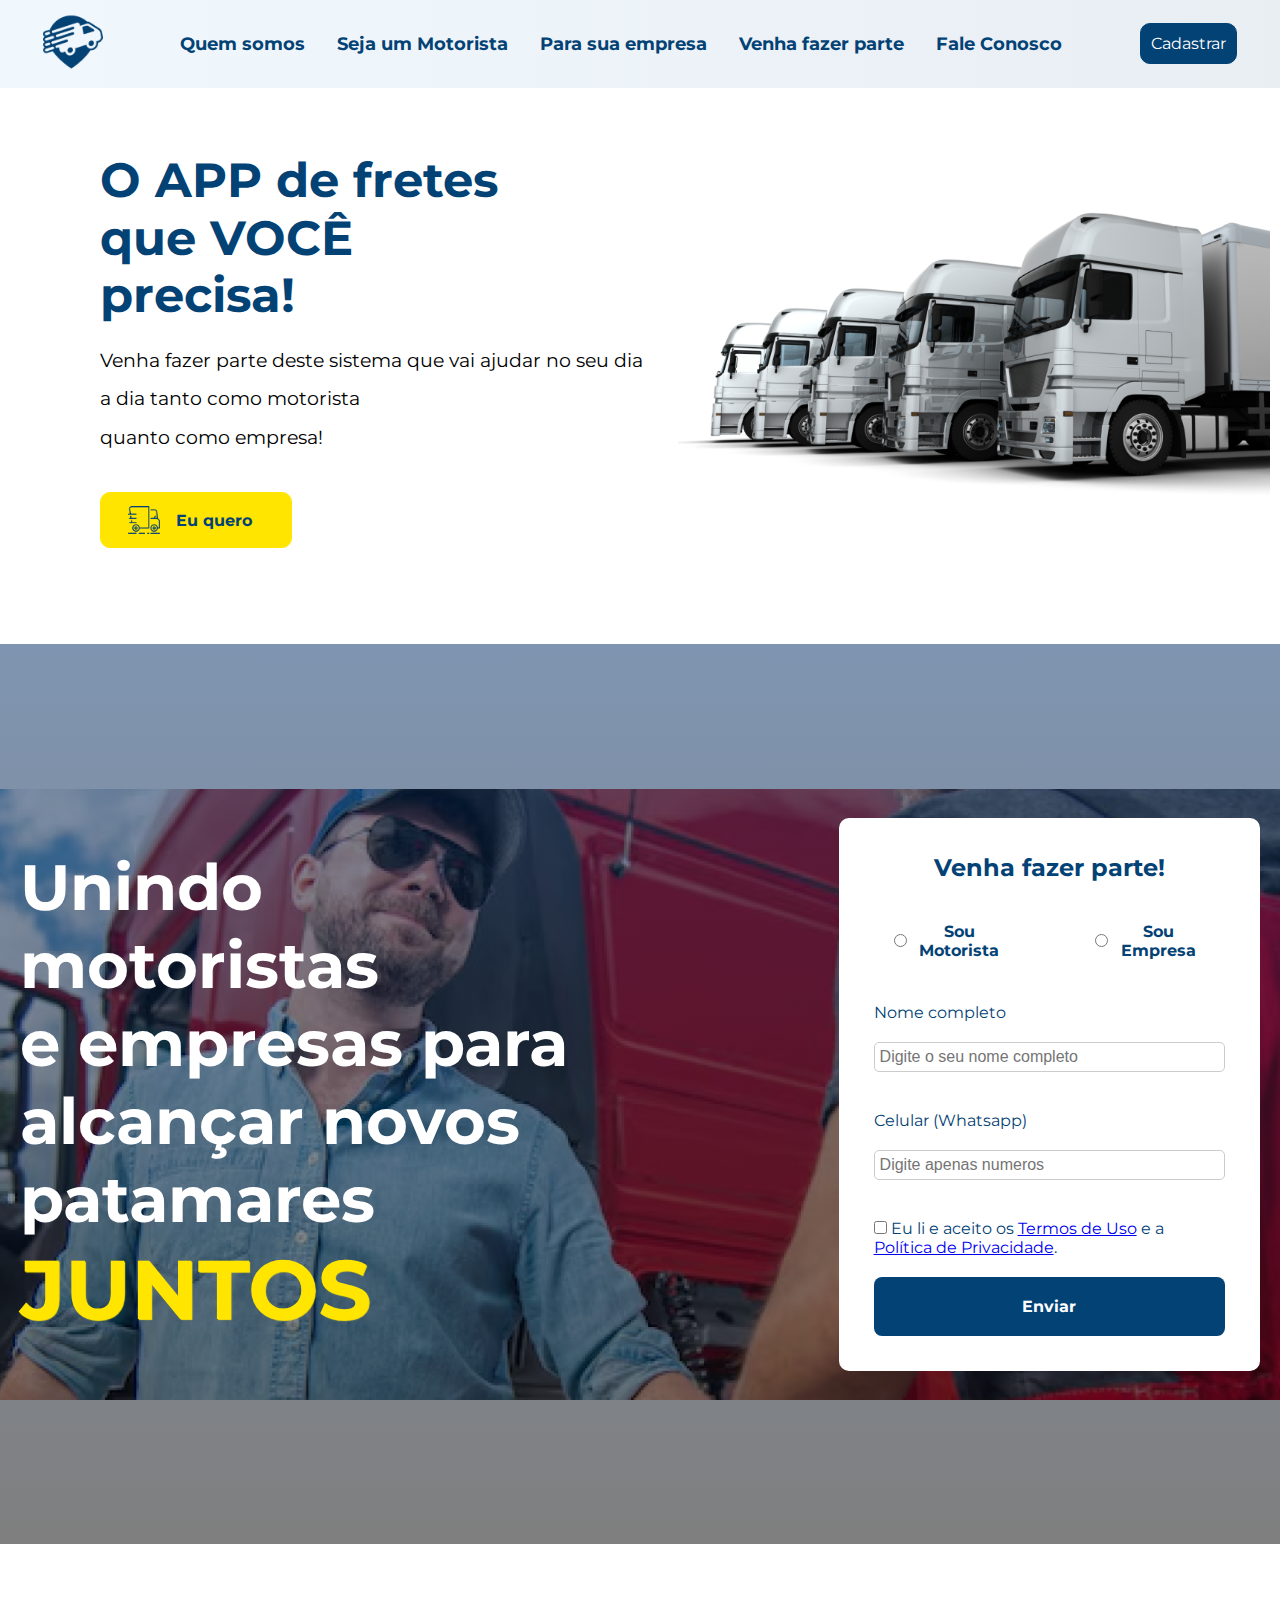
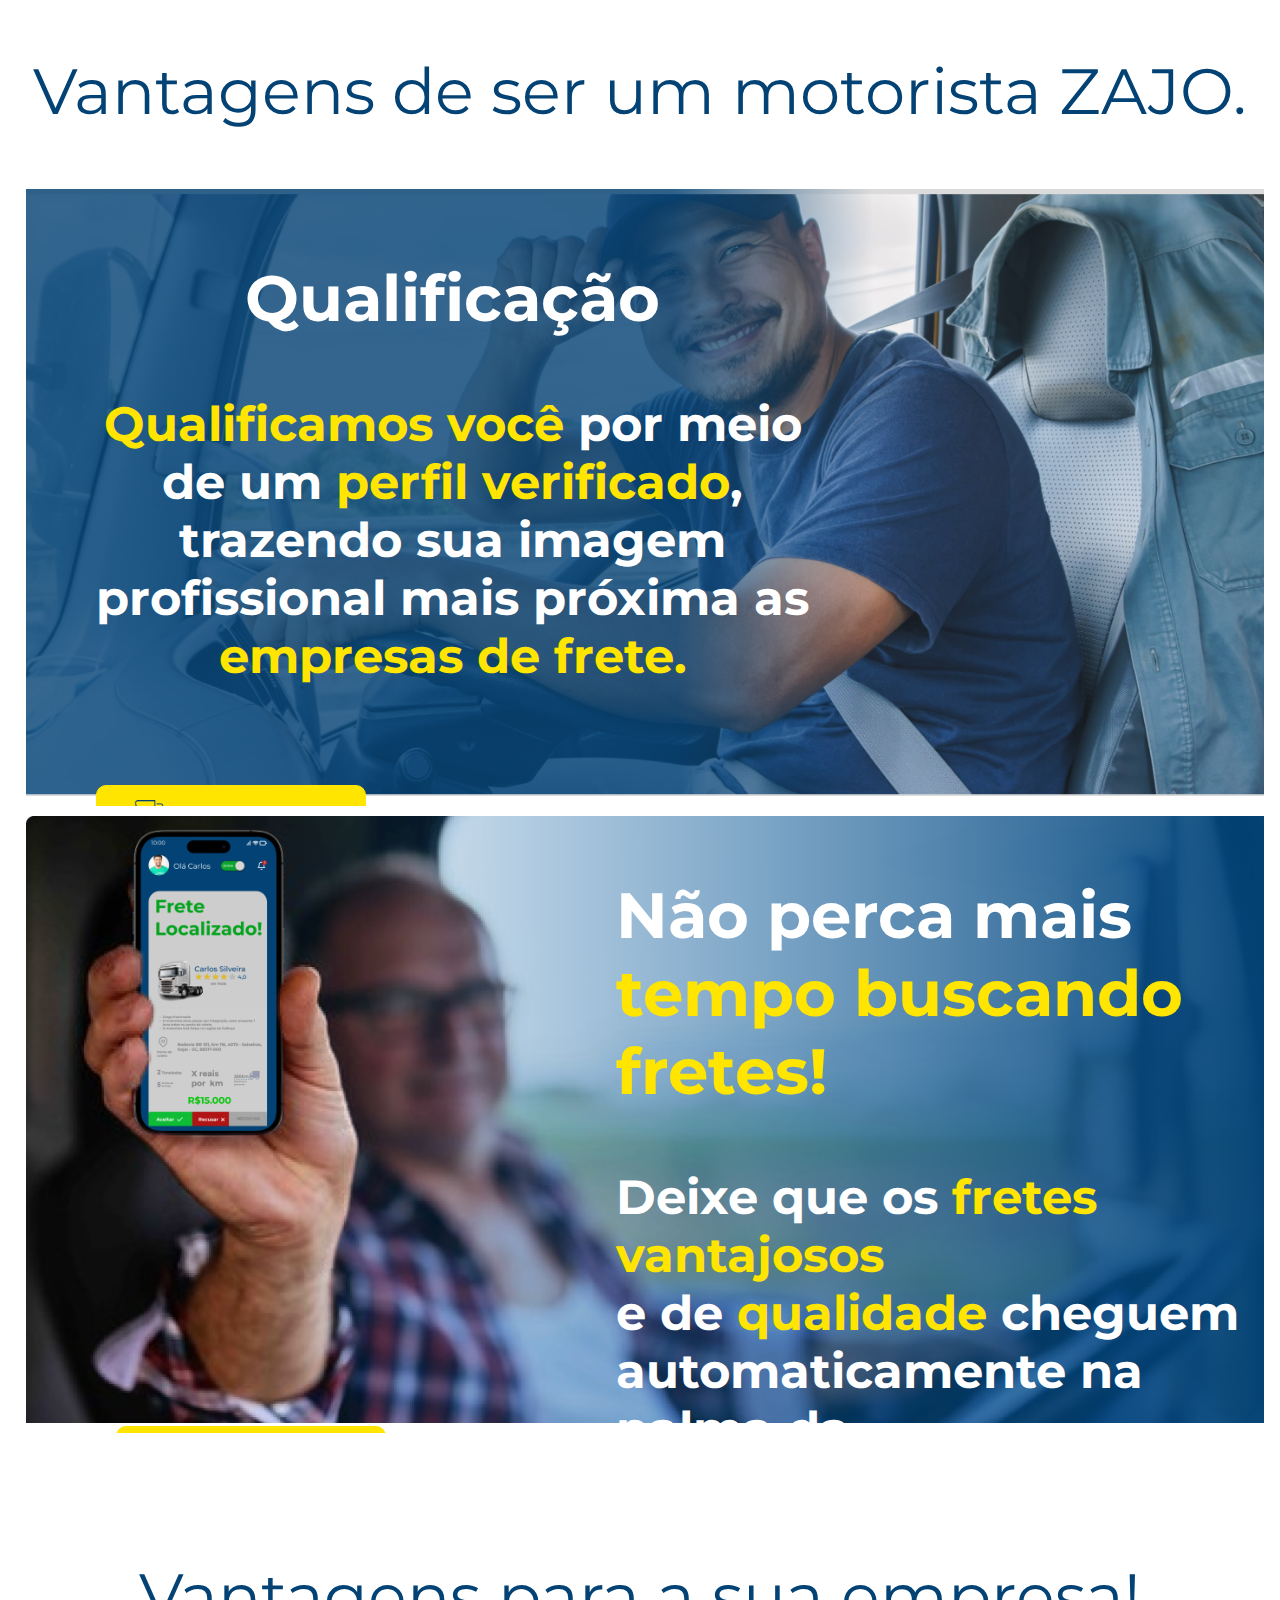
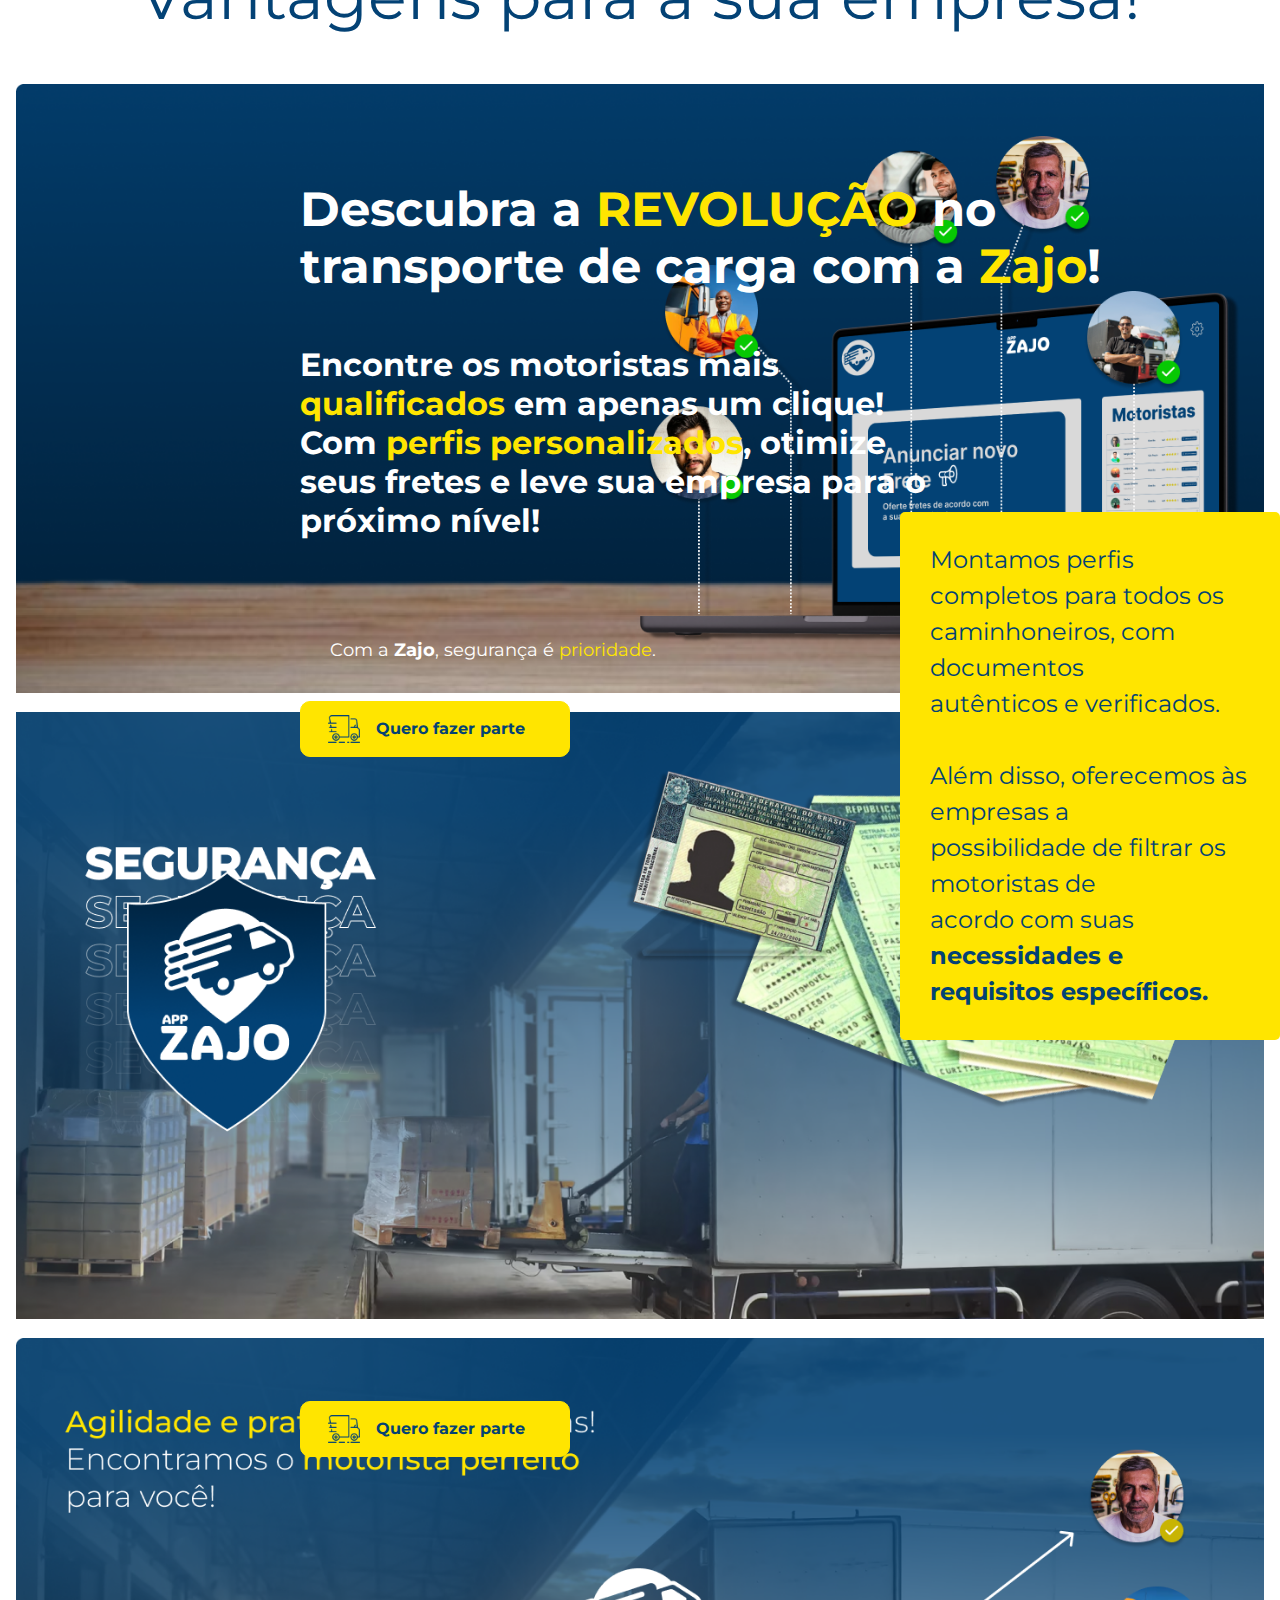
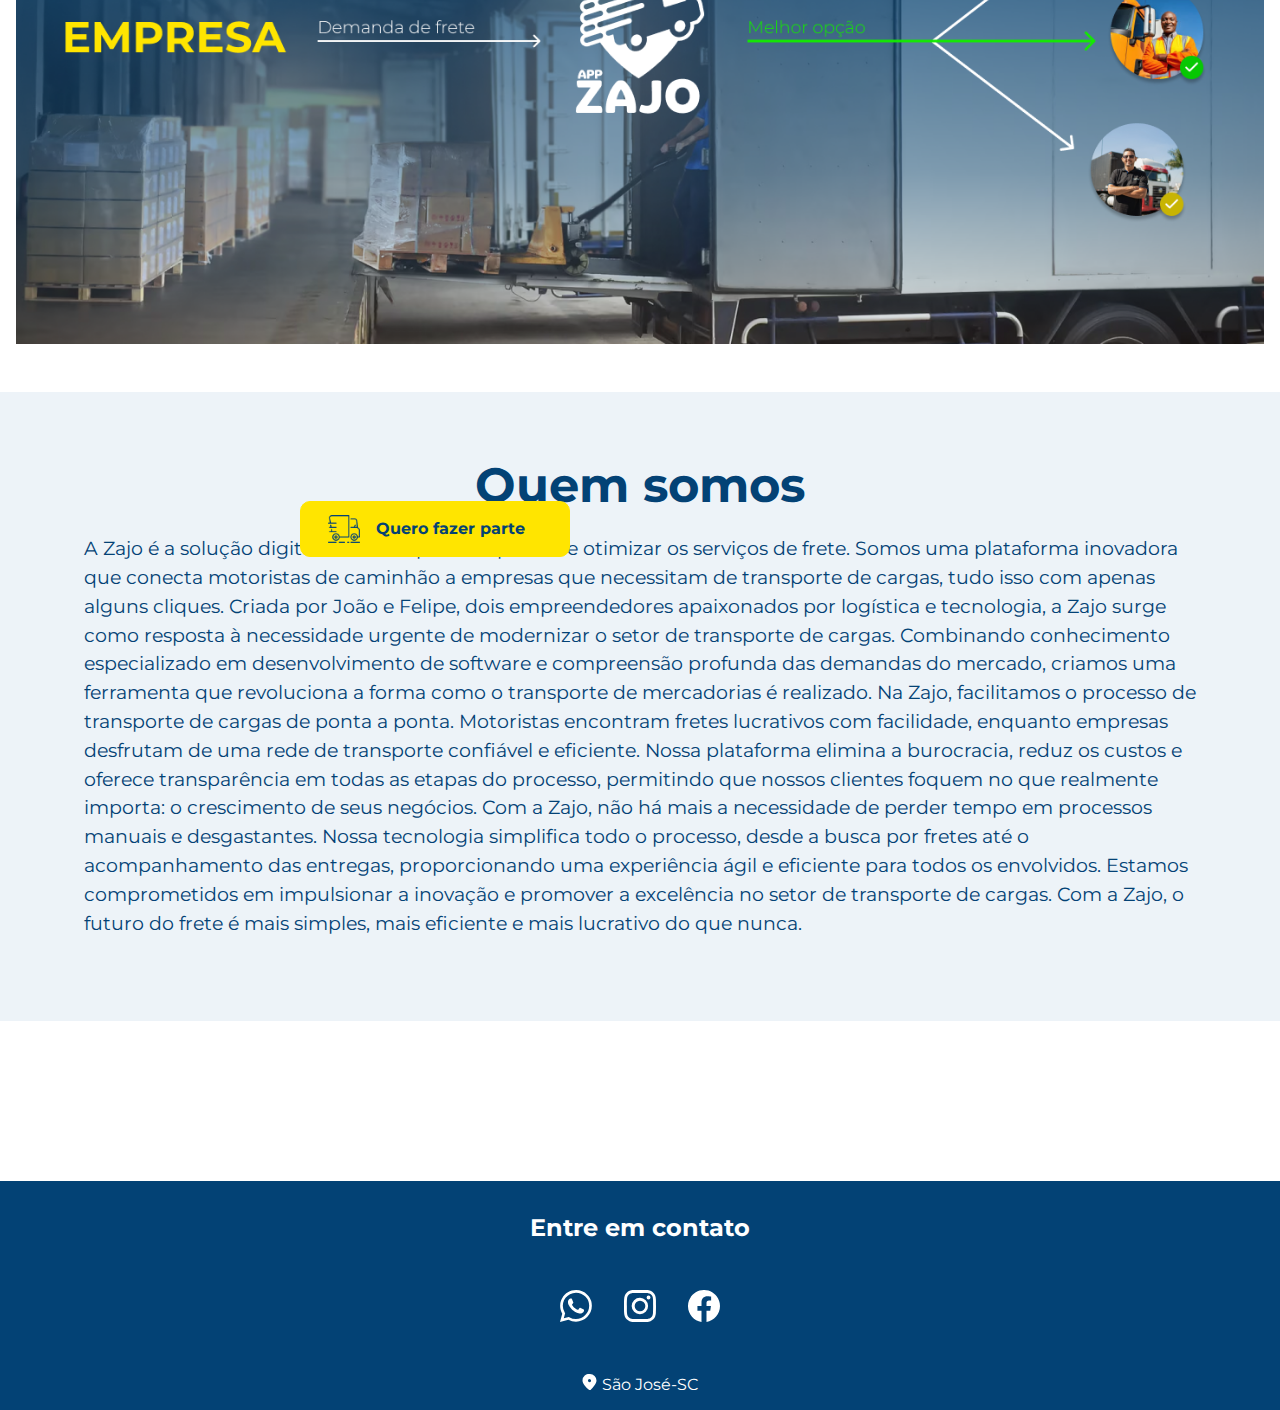
==== index.html @ 9b489acb "28052009" ====
<!DOCTYPE html>
<html lang="en">
<head>
    <meta charset="UTF-8">
    <meta name="viewport" content="width=device-width, initial-scale=1.0">
    <title>ZAJO - App de fretes</title>
    <link rel="stylesheet" href="styles.css">
    <link rel="stylesheet" href="https://unpkg.com/swiper/swiper-bundle.min.css">

    
</head>
<body>
    
    <!-- cabeçalho contendo o icone e os menus-->
    <Header>
        <div class="box-img-header">
            <img class="img-logo" src="imgs/icone zajo.png" alt="logo zajo">
        </div>

        <nav>
            <a href="#quem-somos" class="nav-links">Quem somos</a>
            <a href="#motorista" class="nav-links">Seja um Motorista</a>
            <a href="#empresa" class="nav-links">Para sua empresa</a>
            <a href="#venha-fazer-parte" class="nav-links">Venha fazer parte</a>
            <a href="#contact" class="nav-links">Fale Conosco</a>
        </nav>

        <div class="box-btn-actions">
            <a href="#venha-fazer-parte" class="btn-action" id="cadastrar-btn">Cadastrar</a>
        </div>

    </Header>

    
    <!-- ontem tem todo o conteudo da zajo-->
    <main>
        <section class="first-section">
            <div>
                <h1 id="slogan">O APP de fretes <br> que VOCÊ <br> precisa!</h1>
                <p id="venha-fazer-parte-paragrafo">Venha fazer parte deste sistema que vai ajudar no seu dia a dia 
                    tanto como motorista <br> quanto como empresa!
                </p>
                <a class="btn-action link-action" href="#venha-fazer-parte">
                    <img id="truck-eu-quero" src="imgs/icon-truck-eu-quero.png" alt="">
                    Eu quero
                </a>
            </div>

            <div class="box-img-main">
                <img class="img-secao-inicial" src="imgs/trucks.png" alt="trucks da secao inicial">
            </div>
        </section>


        <section id="venha-fazer-parte" class="fourth-section">
            <h1>Unindo motoristas <br> e empresas para <br> alcançar novos <br> patamares <br>
                <span style="color: #FFE500; font-weight:bold; font-size: 1.3em; text-shadow: 1px 1px 1px #FFE500;">JUNTOS</span></h1>
            <div class="content-container">
                
                <div class="form-container">
                    <h2>Venha fazer parte!</h2>
                    
                    <div class="button-container">

                        <label class="checkbox-container">
                            <input type="radio" name="role" value="motorista">
                            <span class="checkbox-label">Sou Motorista</span>
                        </label>
                        <label class="checkbox-container">
                            <input type="radio" name="role" value="empresa">
                            <span class="checkbox-label">Sou Empresa</span>
                        </label>

                    </div>

                    <form id="myForm" onsubmit="submitForm(event)">
                        <label for="nome">Nome completo</label><br>
                        <input type="text" id="nome" name="nome" placeholder="Digite o seu nome completo"><br><br>
                        <label for="telefone">Celular (Whatsapp) </label><br>
                        <input type="text" id="telefone" name="telefone" placeholder="Digite apenas numeros"><br><br>
                        
                        <label>
                            <input type="checkbox" id="termos-checkbox">
                            Eu li e aceito os <a href="termos-de-uso.html" target="_blank">Termos de Uso</a> e a <a href="politica-de-privacidade.html" target="_blank">Política de Privacidade</a>.
                        </label>
                        <br>
                        
                        
                        <input class="btn-action" type="submit" value="Enviar">
                    </form>
                </div>
            </div>
        </section>



        <section id="motorista" class="third-section">
            <h1 class="title vantagens" >Vantagens de ser um motorista ZAJO.</h1><br>
            
            <div class="image-container">
                <img src="imgs/Tela qualificação.png" alt="">
                <div class="text-overlay">
                    <h1 id="qualificacao-h1">Qualificação</h1> <br>
                    <p><span style="color:#FFE500">Qualificamos você</span> por meio <br>
                    de um <span style="color:#FFE500">perfil verificado</span>, <br>
                    trazendo sua imagem <br>
                    profissional mais próxima as <br>
                    <span style="color:#FFE500">empresas de frete.</span></p>
                    <a id="btn-quero-qualificacao" class="btn-action link-action" href="#venha-fazer-parte">
                        <img id="truck-eu-quero" src="imgs/icon-truck-eu-quero.png" alt="">
                        Quero fazer parte
                    </a>
                </div>
            </div>

            <div class="image-container">
                <img src="imgs/Tela economia de tempo.png" alt="">
                <div class="text-overlay-2">
                    <h2 id="economia-tempo-h2">Não perca mais <span style="color: #FFE500;">tempo buscando fretes!</span></h2> <br>
                    <p>Deixe que os <span style="color: #FFE500;">fretes vantajosos</span> <br> e de <span style="color: #FFE500;">qualidade</span> cheguem automaticamente na palma
                        da <br> sua mão!
                    </p>
                    <ul class="benefits-list">
                        <li>Rapidez no envio de ofertas </li>
                        <li>Cálculo de gasto de combustível</li>
                        <li>Empresas bem avaliadas</li>
                    </ul>   
                </div>
                <a id="btn-quero-economia-tempo" class="btn-action link-action" href="#venha-fazer-parte">
                    <img id="truck-eu-quero" src="imgs/icon-truck-eu-quero.png" alt="">
                    Quero fazer parte
                </a> 
            </div>
                      
        </section>

        <section id="empresa" class="company-section">
            <h1 class="title vantagens">Vantagens para a sua empresa!</h1><br>
            <div class="image-container">
                <img src="imgs/descubra a revolução.png" alt="">
                <div class="text-overlay-descubra">
                    <h1 id="descubra-h1">Descubra a <span style="color:#FFE500">REVOLUÇÃO</span> no <br>
                     transporte de carga com a <span style="color: #FFE500;">Zajo</span>!</h1> <br>
                    <p>Encontre os motoristas mais <br> <span style="color: #FFE500;">qualificados</span> em apenas um clique! <br>
                    Com <span style="color: #FFE500;">perfis personalizados</span>, otimize <br>
                seus fretes e leve sua empresa para o <br>
            próximo nível!</p>
                </div>
                <a id="btn-quero-descubra" class="btn-action link-action" href="#venha-fazer-parte">
                    <img id="truck-eu-quero" src="imgs/icon-truck-eu-quero.png" alt="">
                    Quero fazer parte
                </a>
            </div> <br>

            <div class="image-container">
                <img src="imgs/Tela de Segurança.png" alt="">
                
                <p id="zajo-segurança">Com a <strong>Zajo</strong>, segurança é 
                    <span style="color: #FFE500;">prioridade</span>.</p>

                <div id="text-box-seguranca">
                    <p>Montamos perfis completos para todos os <br>
                    caminhoneiros, com documentos <br>
                    autênticos e verificados. <br> <br>
                    Além disso, oferecemos às empresas a <br> 
                    possibilidade de filtrar os motoristas de <br>
                    acordo com suas <strong>
                        necessidades e <br>
                        requisitos específicos.
                    </strong></p>
                </div>
                <a id="btn-quero-seguranca" class="btn-action link-action" href="#venha-fazer-parte">
                    <img id="truck-eu-quero" src="imgs/icon-truck-eu-quero.png" alt="">
                    Quero fazer parte
                </a>
            </div> <br>

            <div class="image-container">
                <img src="imgs/Tela agilidade e praticidade.png" alt="">
                
                <a id="btn-quero-agilidade" class="btn-action link-action" href="#venha-fazer-parte">
                    <img id="truck-eu-quero" src="imgs/icon-truck-eu-quero.png" alt="">
                    Quero fazer parte
                </a>
            </div>
            
     

        </section>
        

        <section id="quem-somos" class="second-section">
            <h1 class="title">Quem somos</h1>
            <p>A Zajo é a solução digital definitiva para simplificar e otimizar os serviços de frete. Somos uma plataforma inovadora que conecta motoristas de caminhão a empresas que necessitam de transporte de cargas, tudo isso com apenas alguns cliques.

                Criada por João e Felipe, dois empreendedores apaixonados por logística e tecnologia, a Zajo surge como resposta à necessidade urgente de modernizar o setor de transporte de cargas. Combinando conhecimento especializado em desenvolvimento de software e compreensão profunda das demandas do mercado, criamos uma ferramenta que revoluciona a forma como o transporte de mercadorias é realizado.
                
                Na Zajo, facilitamos o processo de transporte de cargas de ponta a ponta. Motoristas encontram fretes lucrativos com facilidade, enquanto empresas desfrutam de uma rede de transporte confiável e eficiente. Nossa plataforma elimina a burocracia, reduz os custos e oferece transparência em todas as etapas do processo, permitindo que nossos clientes foquem no que realmente importa: o crescimento de seus negócios.
                
                Com a Zajo, não há mais a necessidade de perder tempo em processos manuais e desgastantes. Nossa tecnologia simplifica todo o processo, desde a busca por fretes até o acompanhamento das entregas, proporcionando uma experiência ágil e eficiente para todos os envolvidos.
                
                Estamos comprometidos em impulsionar a inovação e promover a excelência no setor de transporte de cargas. Com a Zajo, o futuro do frete é mais simples, mais eficiente e mais lucrativo do que nunca.</p>

        </section>


        <section id="fale-conosco" class="fifth-section">

        </section>

    </main>




    <footer id="contact"> 
        
        <h2 id="contato-footer">Entre em contato</h2>
       <div>
        <a href="https://api.whatsapp.com/send?phone=5548988794143" title="whatsapp" target="_blank">
            <svg xmlns="http://www.w3.org/2000/svg" width="32" height="32" fill="#fff" class="bi bi-whatsapp" viewBox="0 0 16 16">
                <path d="M13.601 2.326A7.85 7.85 0 0 0 7.994 0C3.627 0 .068 3.558.064 7.926c0 1.399.366 2.76 1.057 3.965L0 16l4.204-1.102a7.9 7.9 0 0 0 3.79.965h.004c4.368 0 7.926-3.558 7.93-7.93A7.9 7.9 0 0 0 13.6 2.326zM7.994 14.521a6.6 6.6 0 0 1-3.356-.92l-.24-.144-2.494.654.666-2.433-.156-.251a6.56 6.56 0 0 1-1.007-3.505c0-3.626 2.957-6.584 6.591-6.584a6.56 6.56 0 0 1 4.66 1.931 6.56 6.56 0 0 1 1.928 4.66c-.004 3.639-2.961 6.592-6.592 6.592m3.615-4.934c-.197-.099-1.17-.578-1.353-.646-.182-.065-.315-.099-.445.099-.133.197-.513.646-.627.775-.114.133-.232.148-.43.05-.197-.1-.836-.308-1.592-.985-.59-.525-.985-1.175-1.103-1.372-.114-.198-.011-.304.088-.403.087-.088.197-.232.296-.346.1-.114.133-.198.198-.33.065-.134.034-.248-.015-.347-.05-.099-.445-1.076-.612-1.47-.16-.389-.323-.335-.445-.34-.114-.007-.247-.007-.38-.007a.73.73 0 0 0-.529.247c-.182.198-.691.677-.691 1.654s.71 1.916.81 2.049c.098.133 1.394 2.132 3.383 2.992.47.205.84.326 1.129.418.475.152.904.129 1.246.08.38-.058 1.171-.48 1.338-.943.164-.464.164-.86.114-.943-.049-.084-.182-.133-.38-.232"/>
              </svg>
        </a>

        <a href="https://www.instagram.com/zajoapp/" title="instagram" target="_blank">
            <svg xmlns="http://www.w3.org/2000/svg" width="32" height="32" fill="#fff" class="bi bi-instagram" viewBox="0 0 16 16">
                <path d="M8 0C5.829 0 5.556.01 4.703.048 3.85.088 3.269.222 2.76.42a3.9 3.9 0 0 0-1.417.923A3.9 3.9 0 0 0 .42 2.76C.222 3.268.087 3.85.048 4.7.01 5.555 0 5.827 0 8.001c0 2.172.01 2.444.048 3.297.04.852.174 1.433.372 1.942.205.526.478.972.923 1.417.444.445.89.719 1.416.923.51.198 1.09.333 1.942.372C5.555 15.99 5.827 16 8 16s2.444-.01 3.298-.048c.851-.04 1.434-.174 1.943-.372a3.9 3.9 0 0 0 1.416-.923c.445-.445.718-.891.923-1.417.197-.509.332-1.09.372-1.942C15.99 10.445 16 10.173 16 8s-.01-2.445-.048-3.299c-.04-.851-.175-1.433-.372-1.941a3.9 3.9 0 0 0-.923-1.417A3.9 3.9 0 0 0 13.24.42c-.51-.198-1.092-.333-1.943-.372C10.443.01 10.172 0 7.998 0zm-.717 1.442h.718c2.136 0 2.389.007 3.232.046.78.035 1.204.166 1.486.275.373.145.64.319.92.599s.453.546.598.92c.11.281.24.705.275 1.485.039.843.047 1.096.047 3.231s-.008 2.389-.047 3.232c-.035.78-.166 1.203-.275 1.485a2.5 2.5 0 0 1-.599.919c-.28.28-.546.453-.92.598-.28.11-.704.24-1.485.276-.843.038-1.096.047-3.232.047s-2.39-.009-3.233-.047c-.78-.036-1.203-.166-1.485-.276a2.5 2.5 0 0 1-.92-.598 2.5 2.5 0 0 1-.6-.92c-.109-.281-.24-.705-.275-1.485-.038-.843-.046-1.096-.046-3.233s.008-2.388.046-3.231c.036-.78.166-1.204.276-1.486.145-.373.319-.64.599-.92s.546-.453.92-.598c.282-.11.705-.24 1.485-.276.738-.034 1.024-.044 2.515-.045zm4.988 1.328a.96.96 0 1 0 0 1.92.96.96 0 0 0 0-1.92m-4.27 1.122a4.109 4.109 0 1 0 0 8.217 4.109 4.109 0 0 0 0-8.217m0 1.441a2.667 2.667 0 1 1 0 5.334 2.667 2.667 0 0 1 0-5.334"/>
              </svg>
        </a>

        <a href="https://www.facebook.com/zajoapp" title="facebook" target="_blank">
            <svg xmlns="http://www.w3.org/2000/svg" width="32" height="32" fill="#fff" class="bi bi-facebook" viewBox="0 0 16 16">
                <path d="M16 8.049c0-4.446-3.582-8.05-8-8.05C3.58 0-.002 3.603-.002 8.05c0 4.017 2.926 7.347 6.75 7.951v-5.625h-2.03V8.05H6.75V6.275c0-2.017 1.195-3.131 3.022-3.131.876 0 1.791.157 1.791.157v1.98h-1.009c-.993 0-1.303.621-1.303 1.258v1.51h2.218l-.354 2.326H9.25V16c3.824-.604 6.75-3.934 6.75-7.951"/>
              </svg>
        </a>

    
        
       </div>
       
       <p id="sao-jose-footer">
       <svg xmlns="http://www.w3.org/2000/svg" width="16" height="16" fill="currentColor" class="bi bi-geo-alt" viewBox="0 0 16 16">
        <path d="M8 0a6.5 6.5 0 0 1 6.5 6.5c0 3.282-4.277 8.118-6.5 10C4.777 14.618.5 9.782.5 6.5A6.5 6.5 0 0 1 8 0zM7 8.062A1.438 1.438 0 1 0 8 5.188a1.438 1.438 0 0 0-1 2.875z"/>
    </svg>
    São José-SC
        </p>
       

    </footer>

    <script src="main.js"></script>
    <script src="https://unpkg.com/swiper/swiper-bundle.min.js"></script>
</body>
</html>
---- styles.css ----
@import url('https://fonts.googleapis.com/css2?family=Montserrat');

*{
    margin:0;
    padding: 0;
    box-sizing: border-box;
}



:root{
    --white: #fff;
    --blue: #034275;
    --blue2: #0461db;
    --yellow: #FFE500;
    --font: font-family: "Montserrat", sans-serif;
}

body{
    background-color: var(--white);
    height: 100vh;
    font-family: "Montserrat", sans-serif;
    overflow-x: hidden;
}

header {
    display: flex;
    justify-content: space-around;
    align-items: center;
    gap: 1rem;
    flex-wrap: wrap;
    padding: .8rem;
    min-height: 50px;
    background: linear-gradient(to left, #03427517, #f1f8fd);
}


#venha-fazer-parte-paragrafo{
    font-size: 1.2rem;
    line-height: 2;
}

.box-img-header{
    height: 100%;
}

.img-logo{
    max-width: 60px;
    height: 100%;
}


nav{
    display: flex; /*deixar os itens flexiveis um ao lado do outro*/
    gap: 2rem;
    justify-content: center;
    align-items:center;
    flex-wrap: wrap;
}

.nav-links{
    text-decoration: none;
    color: var(--blue);
    font-weight: bold;
    font-size: 1.1rem;
}

.nav-links:hover{
    color: var(--blue2);
    transition: .4s;
    text-decoration:underline;
    text-underline-offset: .5rem;
    
}




.box-btn-actions{
    display: flex;
    gap: 1rem;

}

button {
    padding: .6rem;
    font-size: .9rem;
    border-radius: 14px;
    cursor: pointer;
    transition: .4s;   
}

.btn-action{
    background-color: var(--blue);
    border: 1px solid var(--blue);
    color: var(--white);
    font-family: "Montserrat", sans-serif;
}

.btn-action:hover{
    background-color: var(--blue2);
    border: 1px solid var(--blue2);
    transition: .4s;
}


main{
    display: flex;
    flex-direction: column;
    gap: 2rem;
}

section{
    padding: 4rem;
}

.first-section{
    display: flex;
    justify-content: space-evenly;
    gap: 2rem;
    flex: wrap;
    align-items: center;
    min-height: 400px;
    padding-left: 100px;
}

.first-section > div {
    display: flex;
    flex-direction: column;
    gap: 1rem;
    min-width: 300px;
}

h1 {
    font-size: 3rem;
    color: var(--blue);
    
}

#slogan{
    font-size: 3rem;
    color: var(--blue); 
    line-height: 1.2;
}

/*botao eu quero*/
.link-action{
    display: flex;
    align-items: center;
    padding: 1.7rem;
    border-radius: 10px;
    cursor: pointer;
    transition: .4s;
    width: 12rem;
    height:0.1rem;
    text-decoration: none;
    font-size: 1rem;
    font-weight: bold;
    background-color: var(--yellow);
    border: 1px solid var(--yellow);
    color: var(--blue);
    margin-top: 20px;
}

/*img do truck eu quero*/
#truck-eu-quero{
    margin-right: 1rem;
    width: 2rem;
}

/*botao eu quero*/
.link-action:hover{
    display: flex;
    align-items: center;
    padding: 1.7rem;
    border-radius: 10px;
    cursor: pointer;
    transition: .4s;
    width: 12rem;
    height: 0.1rem;
    text-decoration: none;
    font-size: 1.05rem;
    font-weight: bold;
    background-color: yellow;
    border: 1px solid var(--blue);
    color: var(--blue)
}

.img-secao-inicial{
    max-width: 60rem;
    width: 110%;
    height: auto;
}




#venha-fazer-parte {
    background-image: linear-gradient(rgba(0, 43, 99, 0.5), rgba(0, 0, 0, 0.5)), url('imgs/bg-venhaFazerParte.png');
    background-size: contain;
    background-position: center;
    background-repeat: no-repeat;
    height: 100vh; /* Ajuste a altura conforme necessário */
    display: flex;
    justify-content: center;
    align-items: center;
}

#venha-fazer-parte h1{
    color: white;
    padding-right: 15rem;
    font-size: 4rem;
}

footer{
    padding: 1rem;
    display: flex;
    flex-direction: column;
    gap: 2rem;
    width: 100%;
    background-color: var(--blue);
}

footer > div{
    display: flex;
    justify-content: center;
    gap: 2rem;
    flex-wrap: wrap;
    background-color: var(--blue);
    padding: 1rem;
    color: white;
    
    
}

#contato-footer{
    text-align: center;
    color: var(--white);
    margin-top: 1rem;
}


#sao-jose-footer{
    text-align: center;
    color: var(--white);
}


.third-section {
    display: flex;
    flex-direction: column;
    align-items: center;
    justify-content: center;
    text-align: center; /* Opcional, se você quiser centralizar o texto também */
    padding: 1rem;
    
}

.company-section {
    display: flex;
    flex-direction: column;
    align-items: center;
    justify-content: center;
    text-align: center; /* Opcional, se você quiser centralizar o texto também */
    padding: 1rem;
    position: relative;
}





.fourth-section {
    display: flex;
    justify-content: center;
    align-items: center;
    padding: 20px;
}

.content-container {
    display: flex;
    align-items: flex-start;
    justify-content: space-between;
    width: 28rem;
    max-width: 1200px;
    padding: 25px;
    border-radius: 10px;
    background-color: rgb(255, 255, 255);
}

.form-container {
    flex: 1;
    max-width: 400px;
    padding: 10px;
}

.form-container h2{
    color: #034275;
    text-align: center;
    margin-bottom: 30px;
}

form {
    display: flex;
    flex-direction: column;
}

label {
    margin-bottom: 1px;
    color: var(--blue);
}

input[type="text"],
input[type="email"] {
    margin-bottom: 1px;
    padding: 5px;
    width: 100%;
    box-sizing: border-box;
    border: 1px solid #ccc;
    border-radius: 5px;
    font-size: 1rem;
    
}

input[type="text"]:focus,
input[type="email"]:focus {
    outline: none;  /* Remover outline padrão */
}

input[type="submit"] {
    padding: 20px;
    background-color: var(--blue);
    border: none;
    cursor: pointer;
    font-weight: bold;
    color: white;
    border-radius: 8px;
    font-size: 1em;
}

.button-container {
    display: flex;
    justify-content: center;
    margin-bottom: 2rem;
    gap: 3rem;
    
}



.button-container .btn-action {
    padding: 1.5rem 4rem;
    background-color: lightgray;
    color: var(--blue);
    border: none;
    border-radius: 0px;
    font-size: .9rem;
    font-weight: bold;
    text-align: center;
    text-decoration: none;
    cursor: pointer;
    transition: background-color 0.4s, border-color 0.4s;
}



.button-container .btn-action:hover {
    background-color: var(--blue);
    border-color: var(--blue);
    color: white;
}

.third-section .image-container {
    position: relative;
    display: inline-block;
    overflow: hidden;
}

.third-section .image-container img {
    display: block;
    width: 100%;
    height: auto;
    margin: 10px;
    
}

.image-container img{
    transition: filter 0.3s ease; /* Adiciona uma transição suave */
    display: block;
    width: 100%;
    height: auto;
    transition: transform 0.5s ease; /* Adiciona uma transição suave */
}

.image-container:hover img {
    filter:brightness(115%); /* Reduz a luminosidade da imagem quando o mouse passa sobre ela */
    transform: scale(1.01); /* Aumenta ligeiramente o tamanho da imagem quando o mouse passa sobre ela */

}

.third-section .text-overlay {
    position: absolute;
    top: 80px; /* Ajuste conforme necessário */
    left: 80px; /* Ajuste conforme necessário */
    color: white; /* Ajuste a cor do texto conforme necessário */
    /*background-color: rgba(0, 0, 0, 0.5); /* Fundo semitransparente para melhor legibilidade */
    font-size: 3rem;
    font-weight: bold;
}

#qualificacao-h1{
    color: white;
    font-size: 4rem;
    font-weight: bold;
}

#economia-tempo-h2{
    color: white;
    font-size: 4rem;
    font-weight: bold;
}

.text-overlay-2{
    position: absolute;
    top: 70px; /* Ajuste conforme necessário */
    left: 600px; /* Ajuste conforme necessário */
    color: white; /* Ajuste a cor do texto conforme necessário */
    /*background-color: rgba(0, 0, 0, 0.5); /* Fundo semitransparente para melhor legibilidade */
    font-size: 3rem;
    font-weight: bold;
    text-align: left;
}

.benefits-list {
    list-style-type: disc; /* Define o tipo de marcador como bolinha */
    padding-left: 20px; /* Ajusta o recuo à esquerda para os itens da lista */
    margin-top: 35px; /* Espaçamento antes da lista */
    font-size: 1.2rem;
    font-weight: normal;
}

.benefits-list li {
    margin-bottom: 20px; /* Espaçamento entre os itens da lista */
}

.vantagens{
    padding: 10px;
    margin-top: 50px;
    margin-bottom: 20px;
    font-size: 4rem;
    font-weight: normal;
}


#descubra-h1 {
    font-size: 1.5em; /* Ajuste conforme necessário */
    margin-bottom: 10px;
    color: white;
    line-height: 1.2;
    transition: transform 0.4s ease; /* Adicionando uma transição suave */
}

.text-overlay-descubra{
    position: absolute;
    top: 300px; /* Ajuste conforme necessário */
    left: 300px; /* Ajuste conforme necessário */
    color: white; /* Ajuste a cor do texto conforme necessário */
    /*background-color: rgba(0, 0, 0, 0.5); /* Fundo semitransparente para melhor legibilidade */
    font-size: 2rem;
    font-weight: bold;
    text-align: left;
}


#text-box-seguranca{
    position: absolute;
    bottom: 920px; /* ou qualquer valor que desejar */
    left: 900px; /* ou qualquer valor que desejar */
    background-color: var(--yellow); /* Cor de fundo com transparência */
    color: var(--blue); /* Cor do texto */
    padding: 30px; /* Espaçamento interno */
    border-radius: 5px; /* Borda arredondada */
    text-align: left;
    font-size: 1.5em;
    line-height: 1.5;
}

#zajo-segurança{
    position: absolute;
    z-index: 1; /* Para garantir que o texto fique acima da imagem */
    bottom: 1300px; /* ou qualquer valor que desejar */
    left: 330px; /* ou qualquer valor que desejar */
    color: white; /* Cor do texto */
    font-size: 1.1rem; /* Tamanho da fonte */
    /* Adicione outras propriedades de estilo conforme necessário */

}

.text-overlay-agilidade{
    position: absolute;
    top: 300px; /* Ajuste conforme necessário */
    left: 300px; /* Ajuste conforme necessário */
    color: white; /* Ajuste a cor do texto conforme necessário */
    /*background-color: rgba(0, 0, 0, 0.5); /* Fundo semitransparente para melhor legibilidade */
    font-size: 2rem;
    font-weight: bold;
    text-align: left; 
}

#qualificacao-h1{
    transition: transform 0.4s ease; /* Adicionando uma transição suave */
}

#qualificacao-h1:hover{
    transform: scale(1.01);
}

.image-container p{
    transition: transform 0.4s ease; /* Adicionando uma transição suave */
}

.image-container p:hover{
    transform: scale(1.01);
}

#economia-tempo-h2{
    transition: transform 0.4s ease; /* Adicionando uma transição suave */
}

#economia-tempo-h2:hover{
    transform: scale(1.01);
}

.image-container h1:hover{
    transform: scale(1.01);
}

#venha-fazer-parte h1 {
    transition: transform 0.4s ease; /* Adicionando uma transição suave */
}

#venha-fazer-parte h1:hover{
    transform: scale(1.01);
}


#btn-quero-qualificacao{
    margin-top: 100px;
    width: 270px;
}

#btn-quero-economia-tempo{
    position: absolute;
    top: 600px;
    left: 100px;
    width: 270px;
}

#btn-quero-descubra{
    position: absolute;
    top: 800px;
    left: 300px;
    width: 270px;
}

#btn-quero-seguranca{
    position: absolute;
    top: 1500px;
    left: 300px;
    width: 270px;
}

#btn-quero-agilidade{
    position: absolute;
    top: 2200px;
    left: 300px;
    width: 270px;
}

.second-section{
    background-color: #edf3f8;
}

#quem-somos{
    text-align: center;
}

#quem-somos p{
    text-align: left;
    margin: 20px;
    font-size: 1.2em;
    line-height: 1.5;
    color: #034275;
}

#cadastrar-btn{
    padding: 10px;
    border-radius: 10px;
    text-decoration: none;
}

.checkbox-container {
    display: flex;
    align-items: center;
    justify-content: center;
    padding: 10px 20px;
    /*background-color: #034275;*/
    font-weight: bold;
    cursor: pointer;
    transition: background-color 0.3s ease;
}



.checkbox-container input:checked + .checkbox-label {
    color:#034275;
    border-radius: 5px;
}

.checkbox-label {
    display: inline-block;
    text-align: center;
    width: 100%;
    margin-left: 4px;;
}
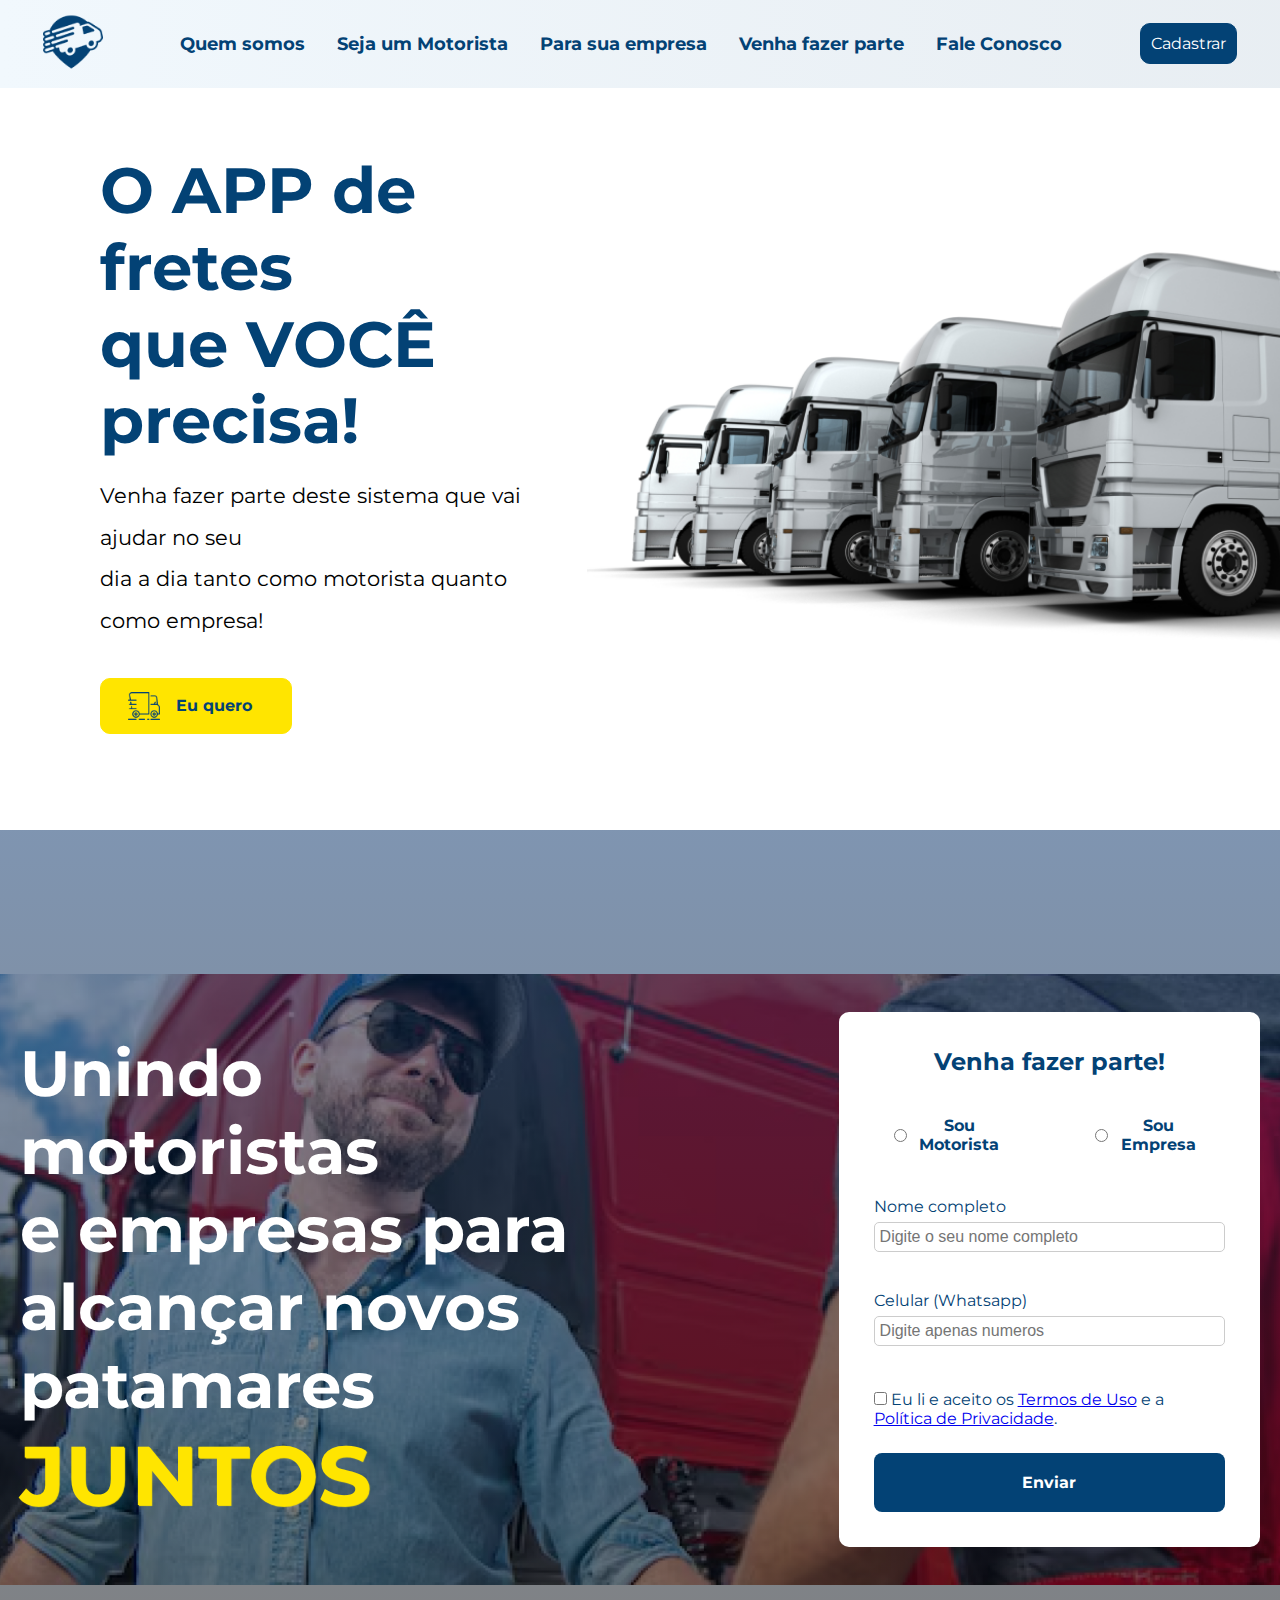
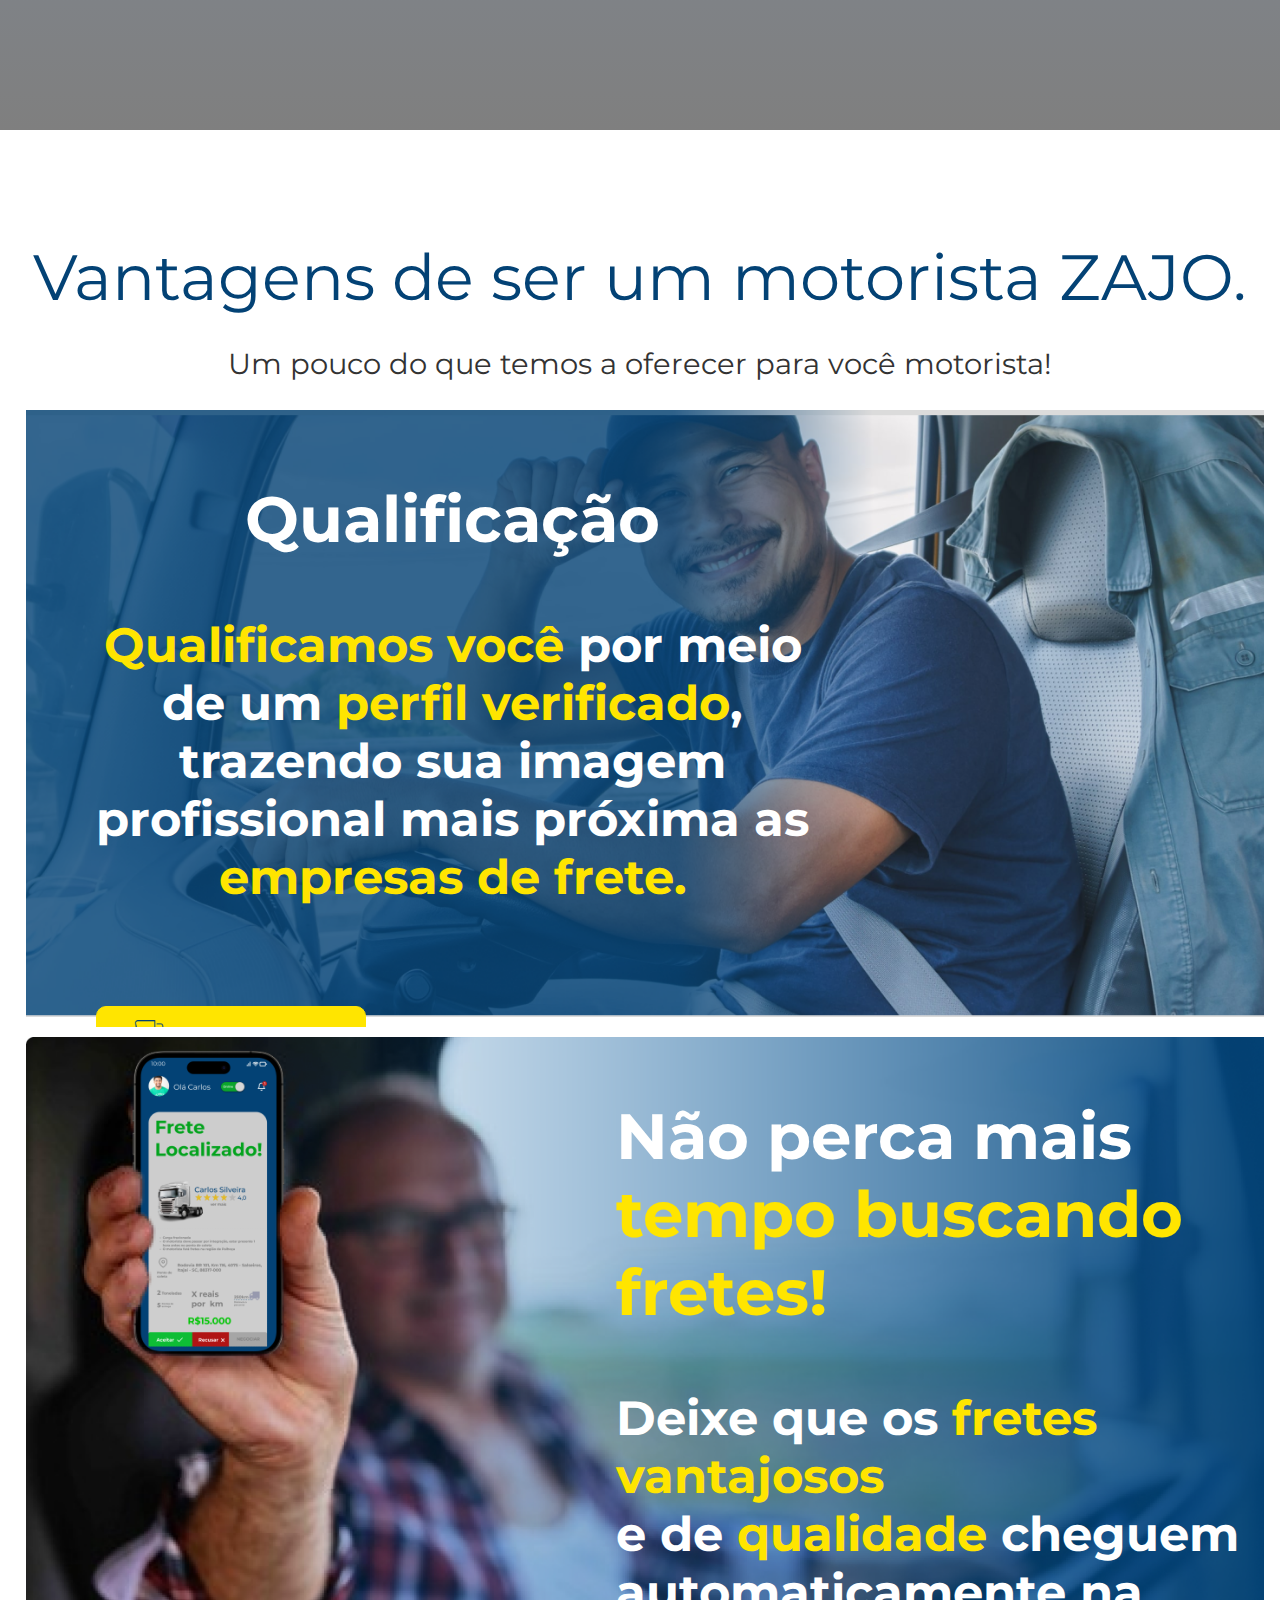
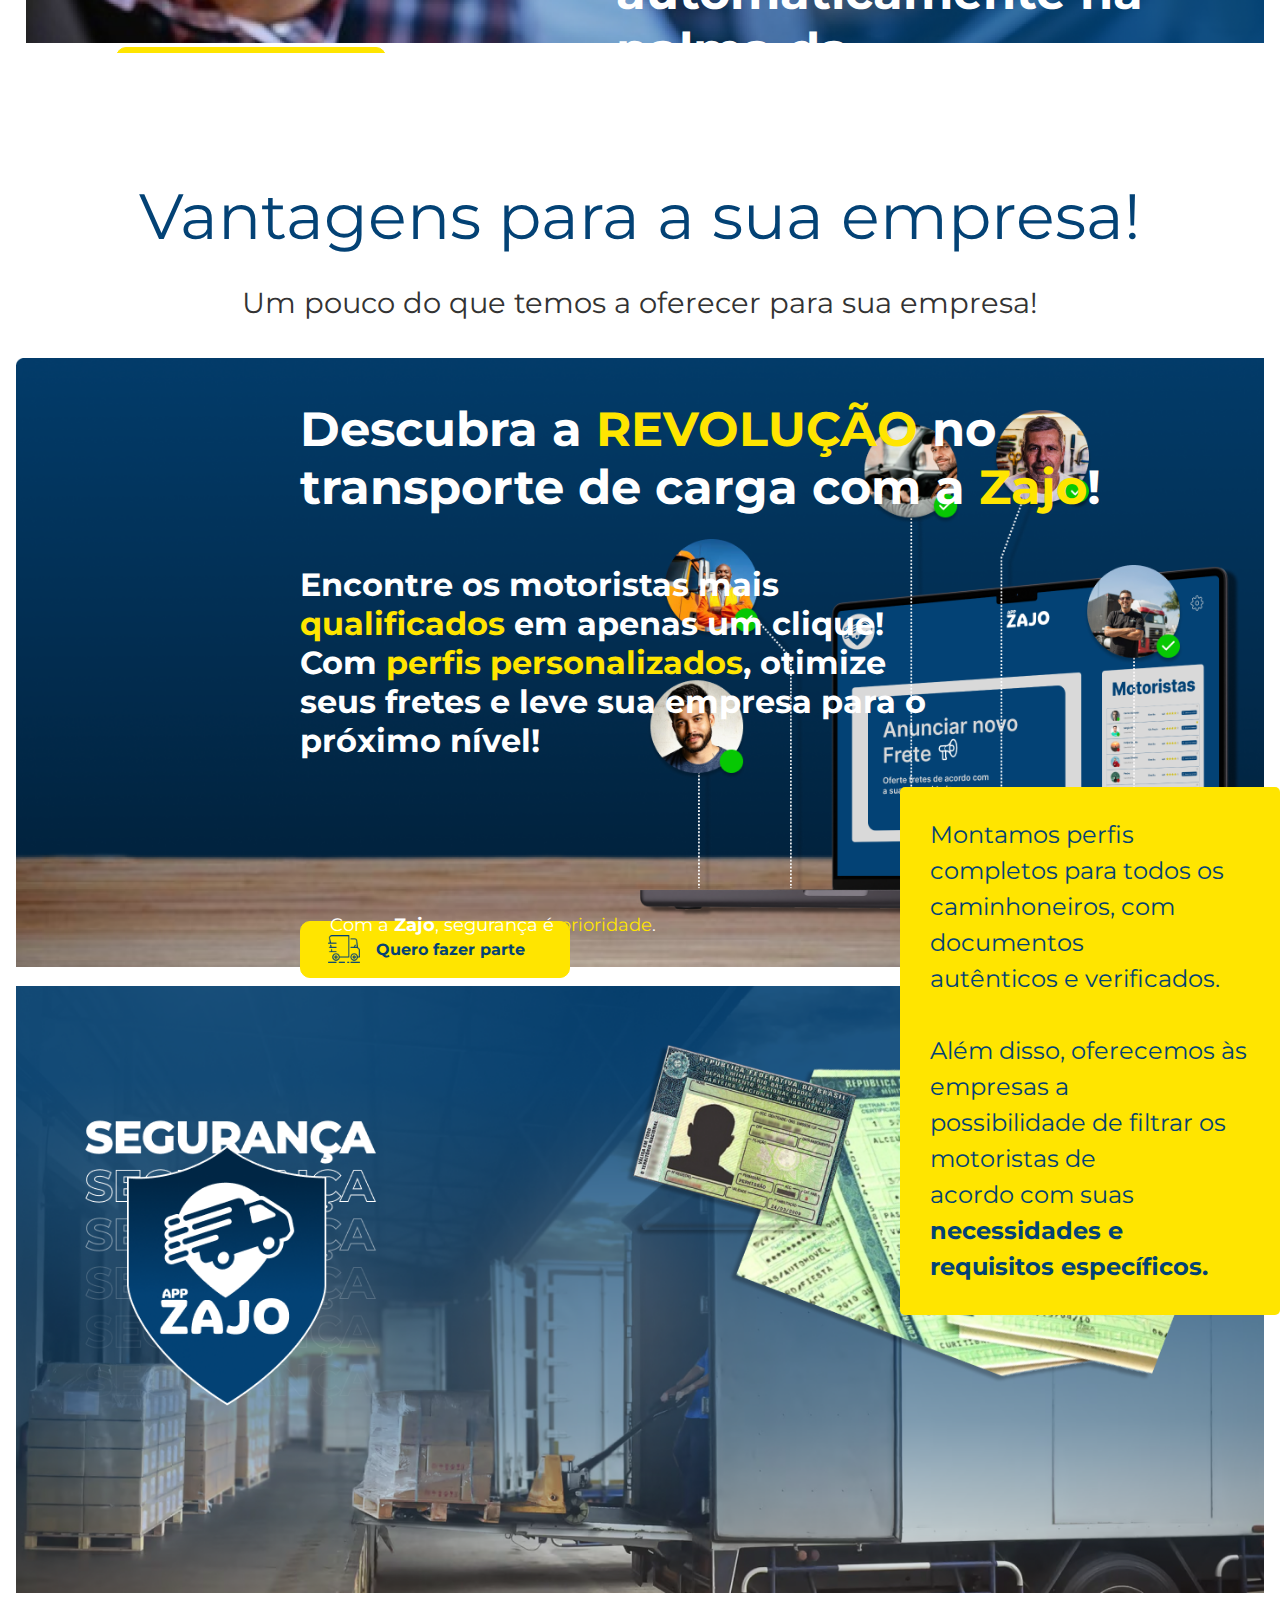
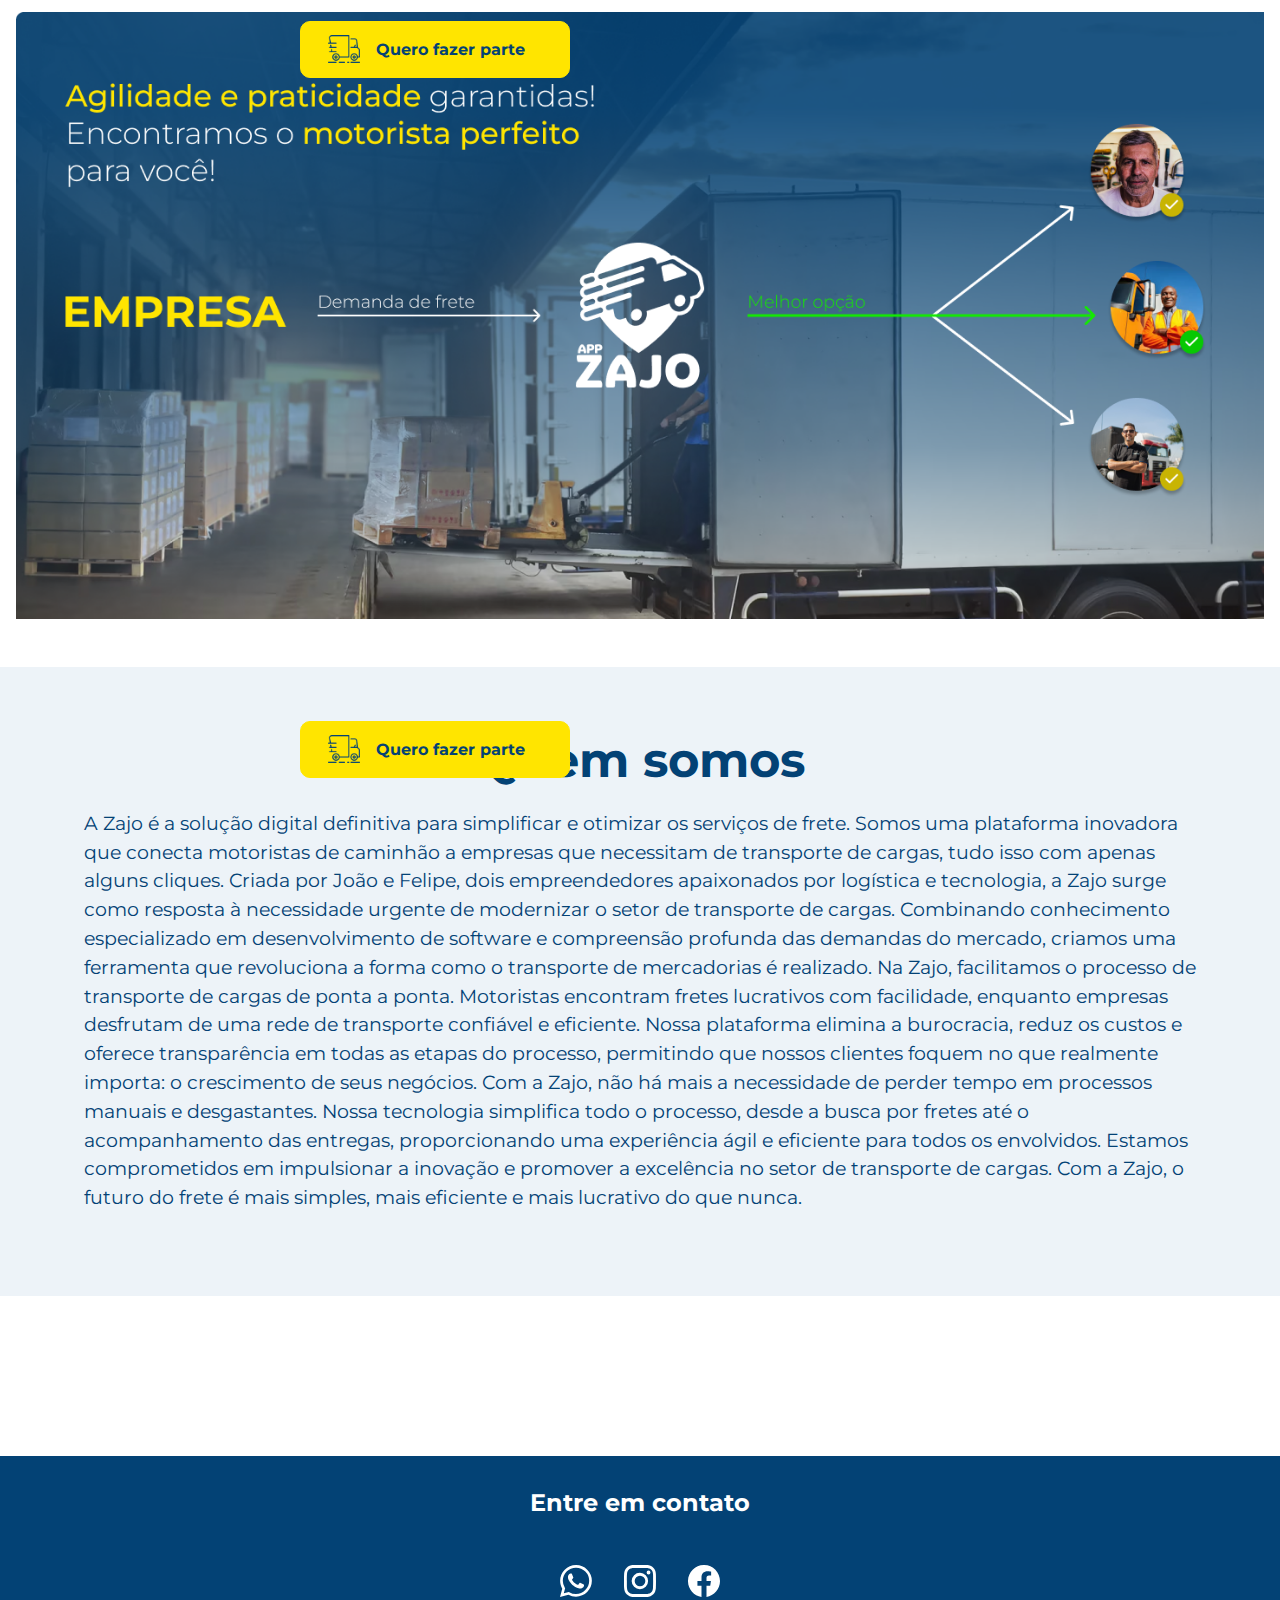
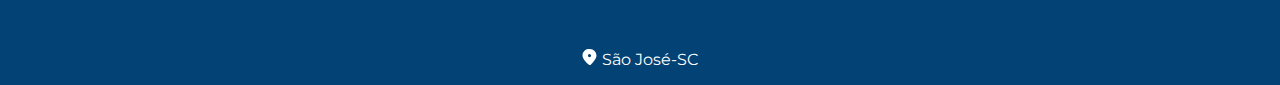
==== commit 37090b20: "28052115" ====
--- a/index.html
+++ b/index.html
@@ -37,8 +37,8 @@
         <section class="first-section">
             <div>
                 <h1 id="slogan">O APP de fretes <br> que VOCÊ <br> precisa!</h1>
-                <p id="venha-fazer-parte-paragrafo">Venha fazer parte deste sistema que vai ajudar no seu dia a dia 
-                    tanto como motorista <br> quanto como empresa!
+                <p id="venha-fazer-parte-paragrafo">Venha fazer parte deste sistema que vai ajudar no seu <br>dia a dia 
+                    tanto como motorista quanto como empresa!
                 </p>
                 <a class="btn-action link-action" href="#venha-fazer-parte">
                     <img id="truck-eu-quero" src="imgs/icon-truck-eu-quero.png" alt="">
@@ -74,12 +74,12 @@
                     </div>
 
                     <form id="myForm" onsubmit="submitForm(event)">
-                        <label for="nome">Nome completo</label><br>
+                        <label for="nome">Nome completo</label>
                         <input type="text" id="nome" name="nome" placeholder="Digite o seu nome completo"><br><br>
-                        <label for="telefone">Celular (Whatsapp) </label><br>
+                        <label for="telefone">Celular (Whatsapp) </label>
                         <input type="text" id="telefone" name="telefone" placeholder="Digite apenas numeros"><br><br>
                         
-                        <label>
+                        <label id="label-termos">
                             <input type="checkbox" id="termos-checkbox">
                             Eu li e aceito os <a href="termos-de-uso.html" target="_blank">Termos de Uso</a> e a <a href="politica-de-privacidade.html" target="_blank">Política de Privacidade</a>.
                         </label>
@@ -95,7 +95,9 @@
 
 
         <section id="motorista" class="third-section">
-            <h1 class="title vantagens" >Vantagens de ser um motorista ZAJO.</h1><br>
+            <h1 class="title vantagens" >Vantagens de ser um motorista ZAJO.</h1>
+            <p class="subtitle-vantagem">Um pouco do que temos a oferecer para você motorista!</p>
+            <br>
             
             <div class="image-container">
                 <img src="imgs/Tela qualificação.png" alt="">
@@ -135,7 +137,8 @@
         </section>
 
         <section id="empresa" class="company-section">
-            <h1 class="title vantagens">Vantagens para a sua empresa!</h1><br>
+            <h1 class="title vantagens">Vantagens para a sua empresa!</h1>
+            <p class="subtitle-vantagem">Um pouco do que temos a oferecer para sua empresa!</p> <br><br>
             <div class="image-container">
                 <img src="imgs/descubra a revolução.png" alt="">
                 <div class="text-overlay-descubra">
--- a/styles.css
+++ b/styles.css
@@ -6,7 +6,9 @@
     box-sizing: border-box;
 }
 
-
+html{
+    scroll-behavior: smooth;
+}
 
 :root{
     --white: #fff;
@@ -21,6 +23,7 @@
     height: 100vh;
     font-family: "Montserrat", sans-serif;
     overflow-x: hidden;
+    
 }
 
 header {
@@ -36,7 +39,7 @@
 
 
 #venha-fazer-parte-paragrafo{
-    font-size: 1.2rem;
+    font-size: 1.3rem;
     line-height: 2;
 }
 
@@ -48,6 +51,7 @@
     max-width: 60px;
     height: 100%;
 }
+
 
 
 nav{
@@ -138,7 +142,7 @@
 }
 
 #slogan{
-    font-size: 3rem;
+    font-size: 4rem;
     color: var(--blue); 
     line-height: 1.2;
 }
@@ -188,7 +192,7 @@
 
 .img-secao-inicial{
     max-width: 60rem;
-    width: 110%;
+    width: 130%;
     height: auto;
 }
 
@@ -624,35 +628,53 @@
     margin-left: 4px;;
 }
 
-
-
-
-
-
-
-
-
-
-
-
-
-
-
-
-
-
-
-
-
-
-
-
-
-
-
-
-
-
-
-
-
+.subtitle-vantagem{
+    color:#333;
+    font-size: 1.8em;
+    
+}
+
+#myForm label{
+    margin-bottom: 6px;
+}
+
+#label-termos{
+    margin-top: 5px;
+}
+
+
+
+
+
+
+
+
+
+
+
+
+
+
+
+
+
+
+
+
+
+
+
+
+
+
+
+
+
+
+
+
+
+
+
+
+
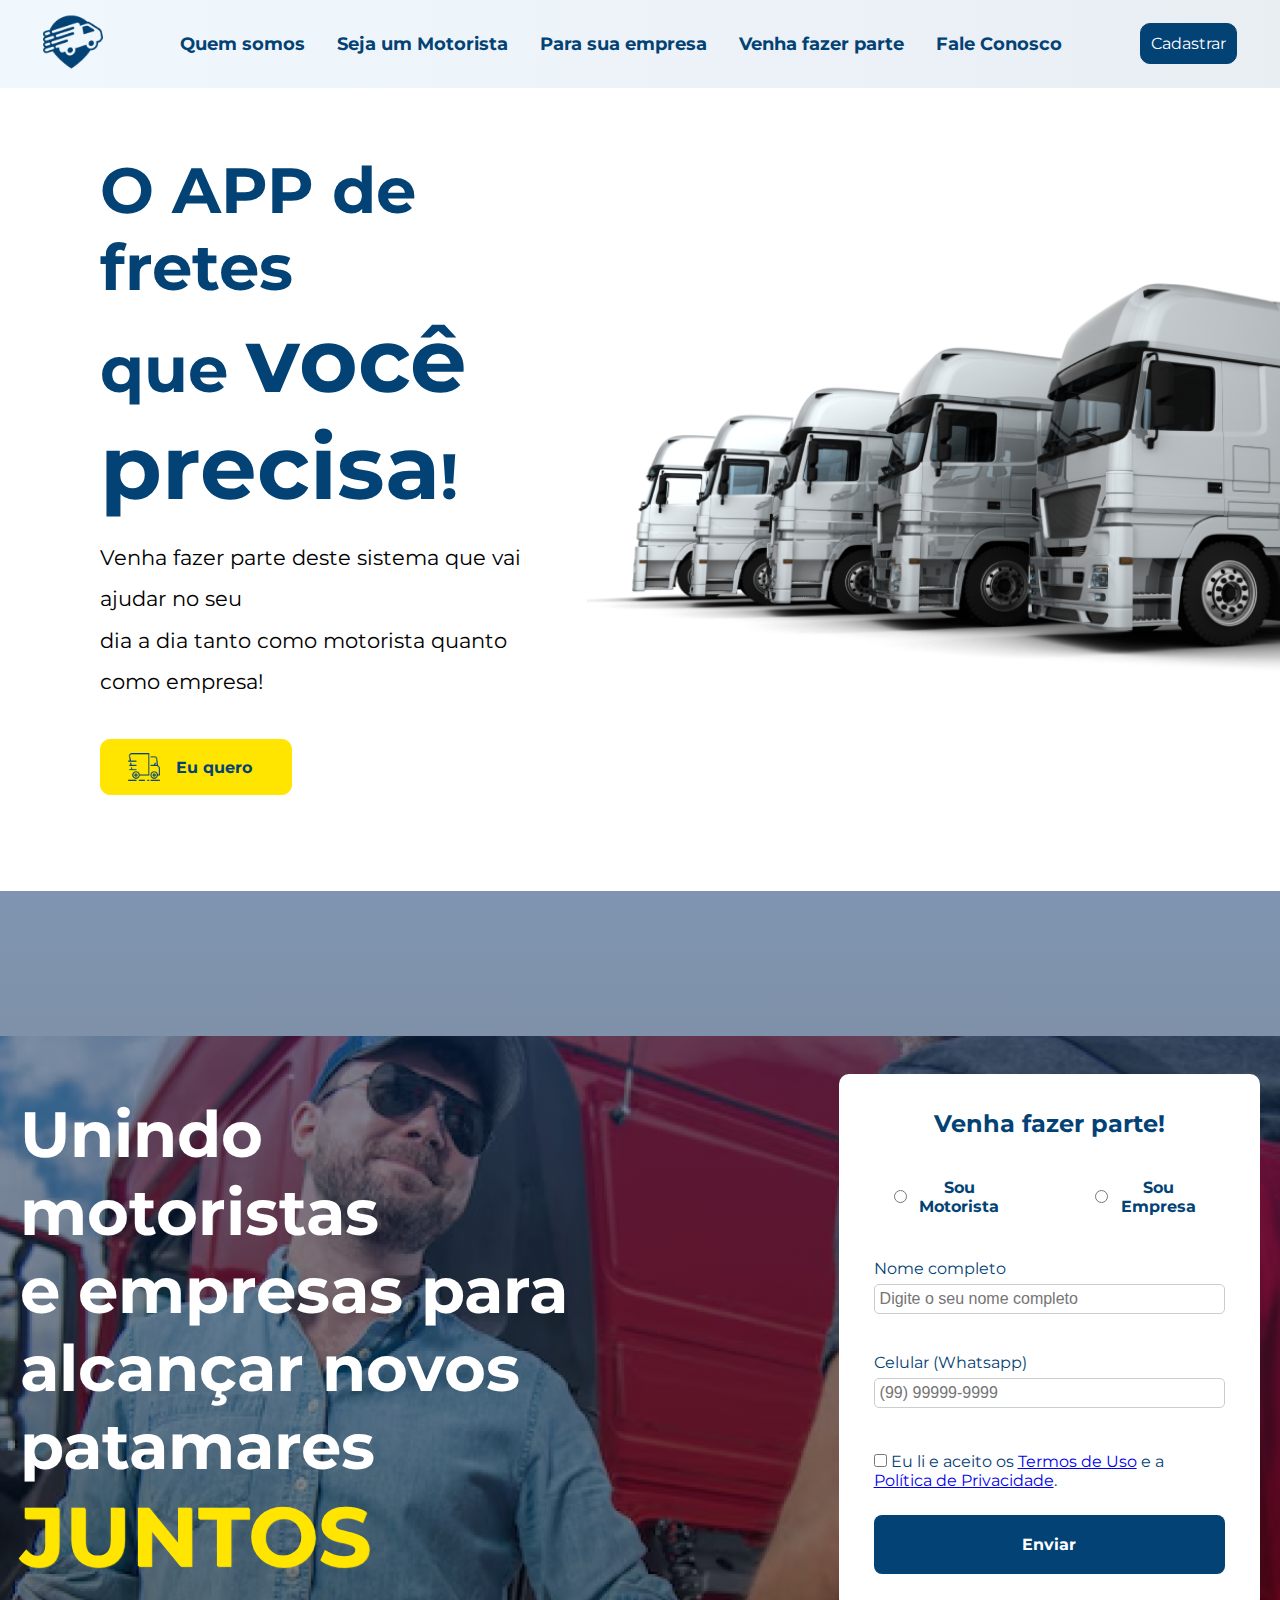
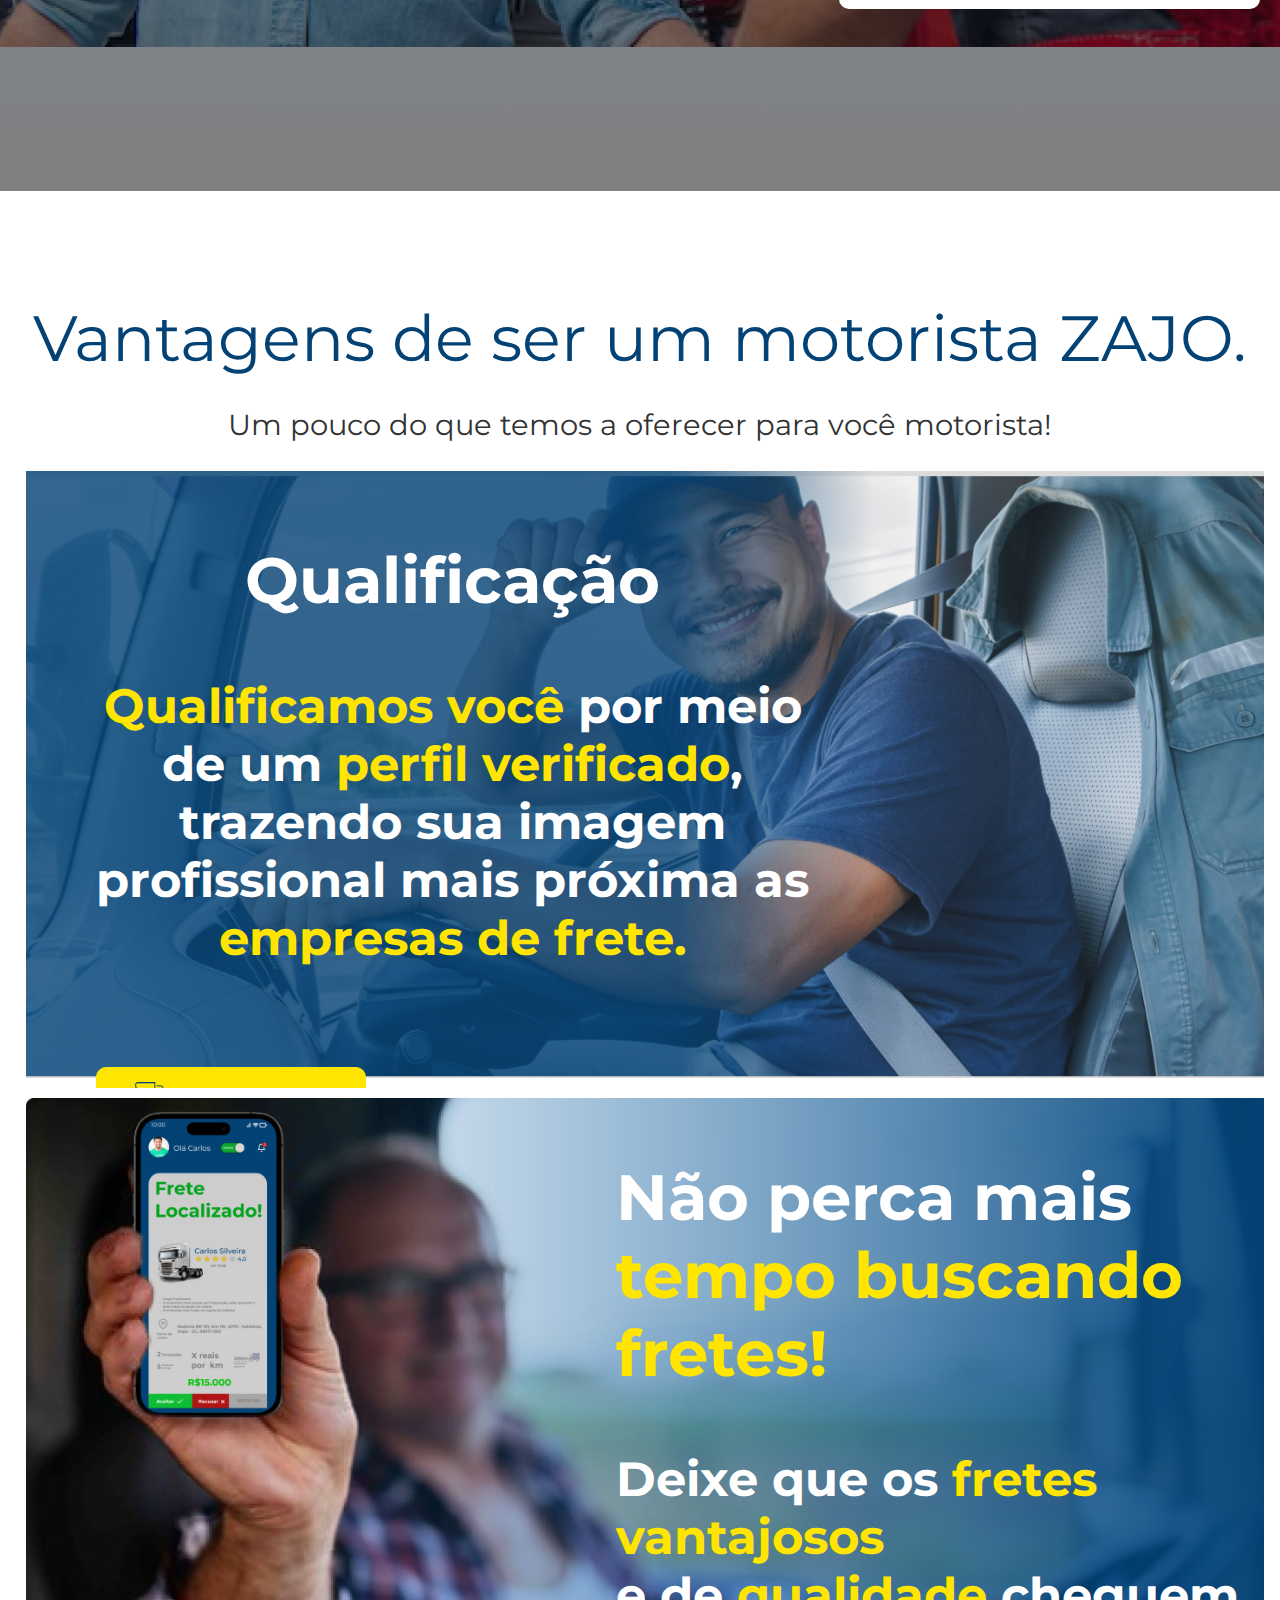
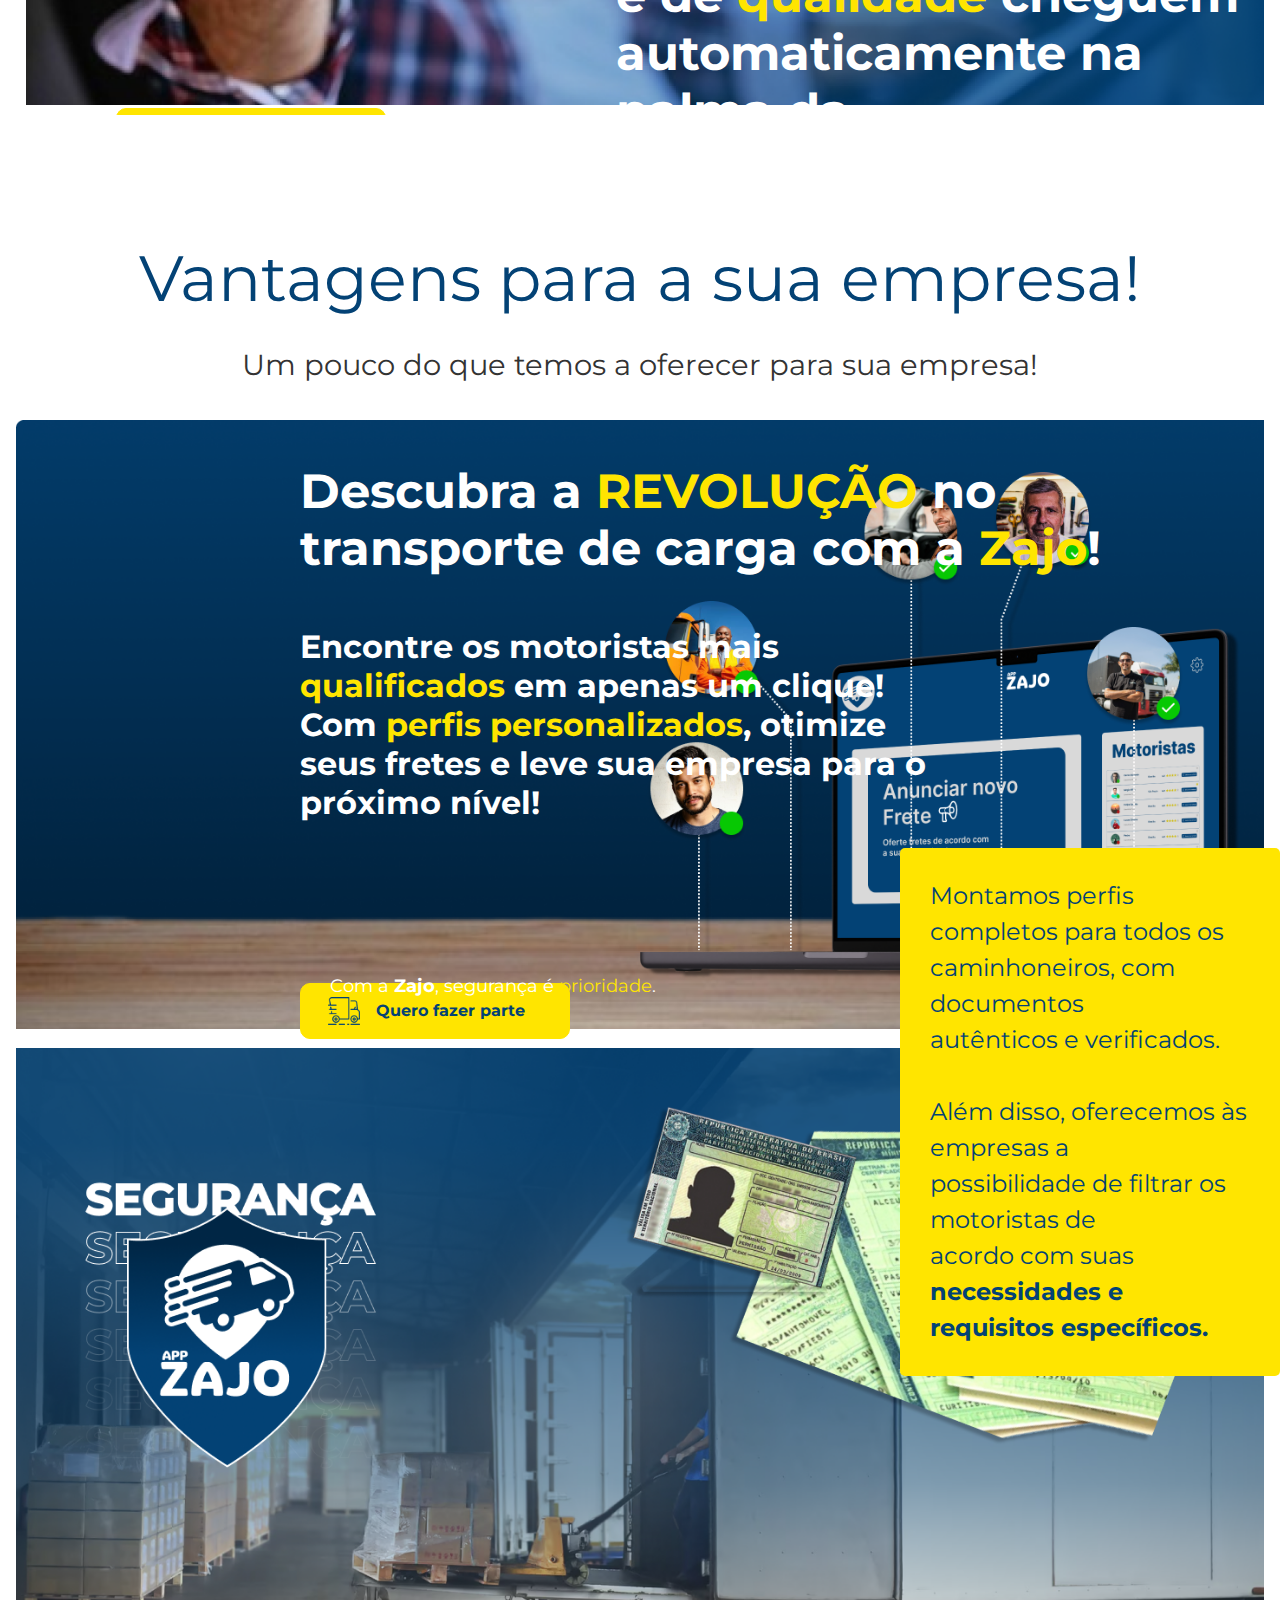
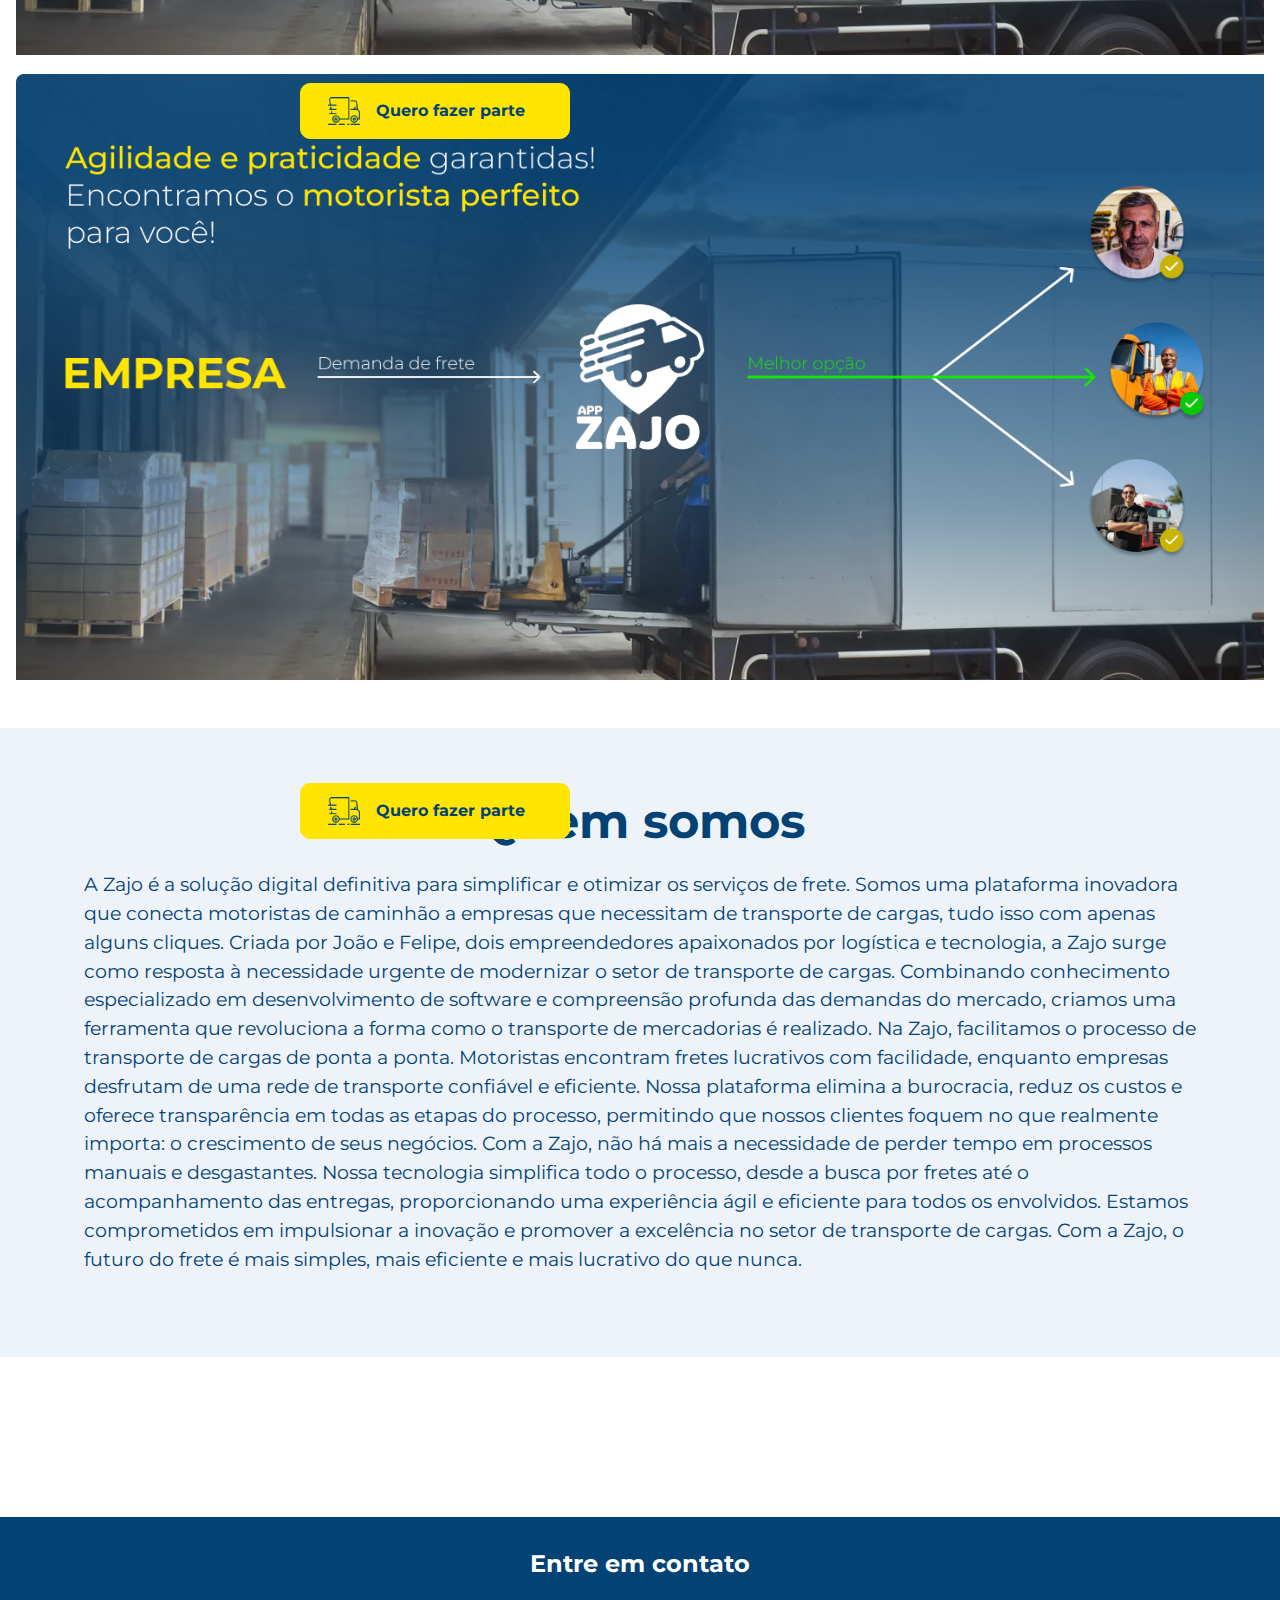
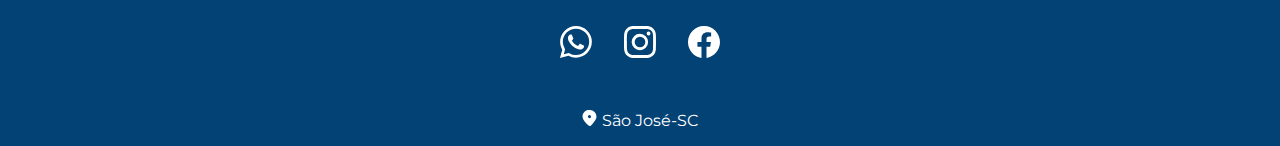
==== commit 40319c23: "29052334" ====
--- a/index.html
+++ b/index.html
@@ -36,7 +36,7 @@
     <main>
         <section class="first-section">
             <div>
-                <h1 id="slogan">O APP de fretes <br> que VOCÊ <br> precisa!</h1>
+                <h1 id="slogan">O APP de fretes <br> que <span style="font-size: 1.4em;">você</span> <br> <span style="font-size: 1.4em;">precisa</span>!</h1>
                 <p id="venha-fazer-parte-paragrafo">Venha fazer parte deste sistema que vai ajudar no seu <br>dia a dia 
                     tanto como motorista quanto como empresa!
                 </p>
@@ -77,7 +77,7 @@
                         <label for="nome">Nome completo</label>
                         <input type="text" id="nome" name="nome" placeholder="Digite o seu nome completo"><br><br>
                         <label for="telefone">Celular (Whatsapp) </label>
-                        <input type="text" id="telefone" name="telefone" placeholder="Digite apenas numeros"><br><br>
+                        <input type="text" id="telefone" name="telefone" placeholder="(99) 99999-9999"><br><br>
                         
                         <label id="label-termos">
                             <input type="checkbox" id="termos-checkbox">
--- a/styles.css
+++ b/styles.css
@@ -364,6 +364,7 @@
     text-decoration: none;
     cursor: pointer;
     transition: background-color 0.4s, border-color 0.4s;
+    
 }
 
 
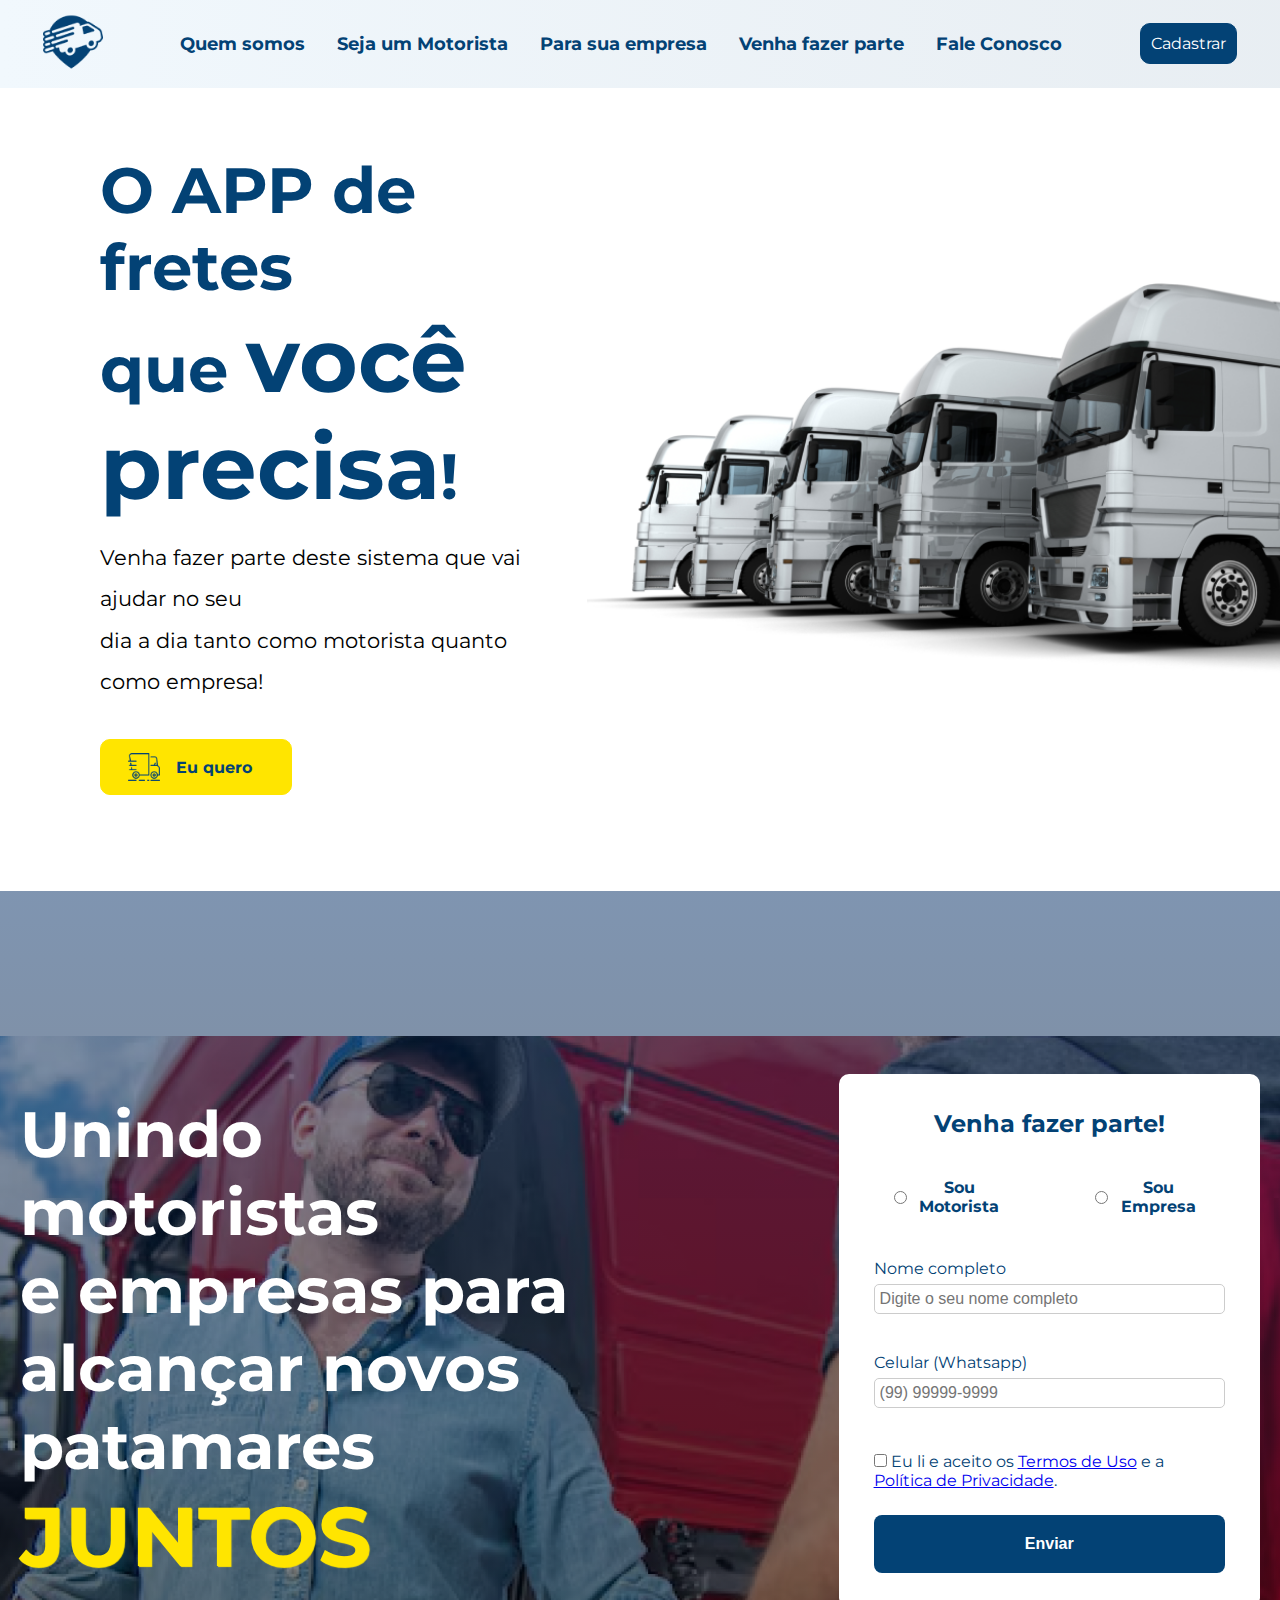
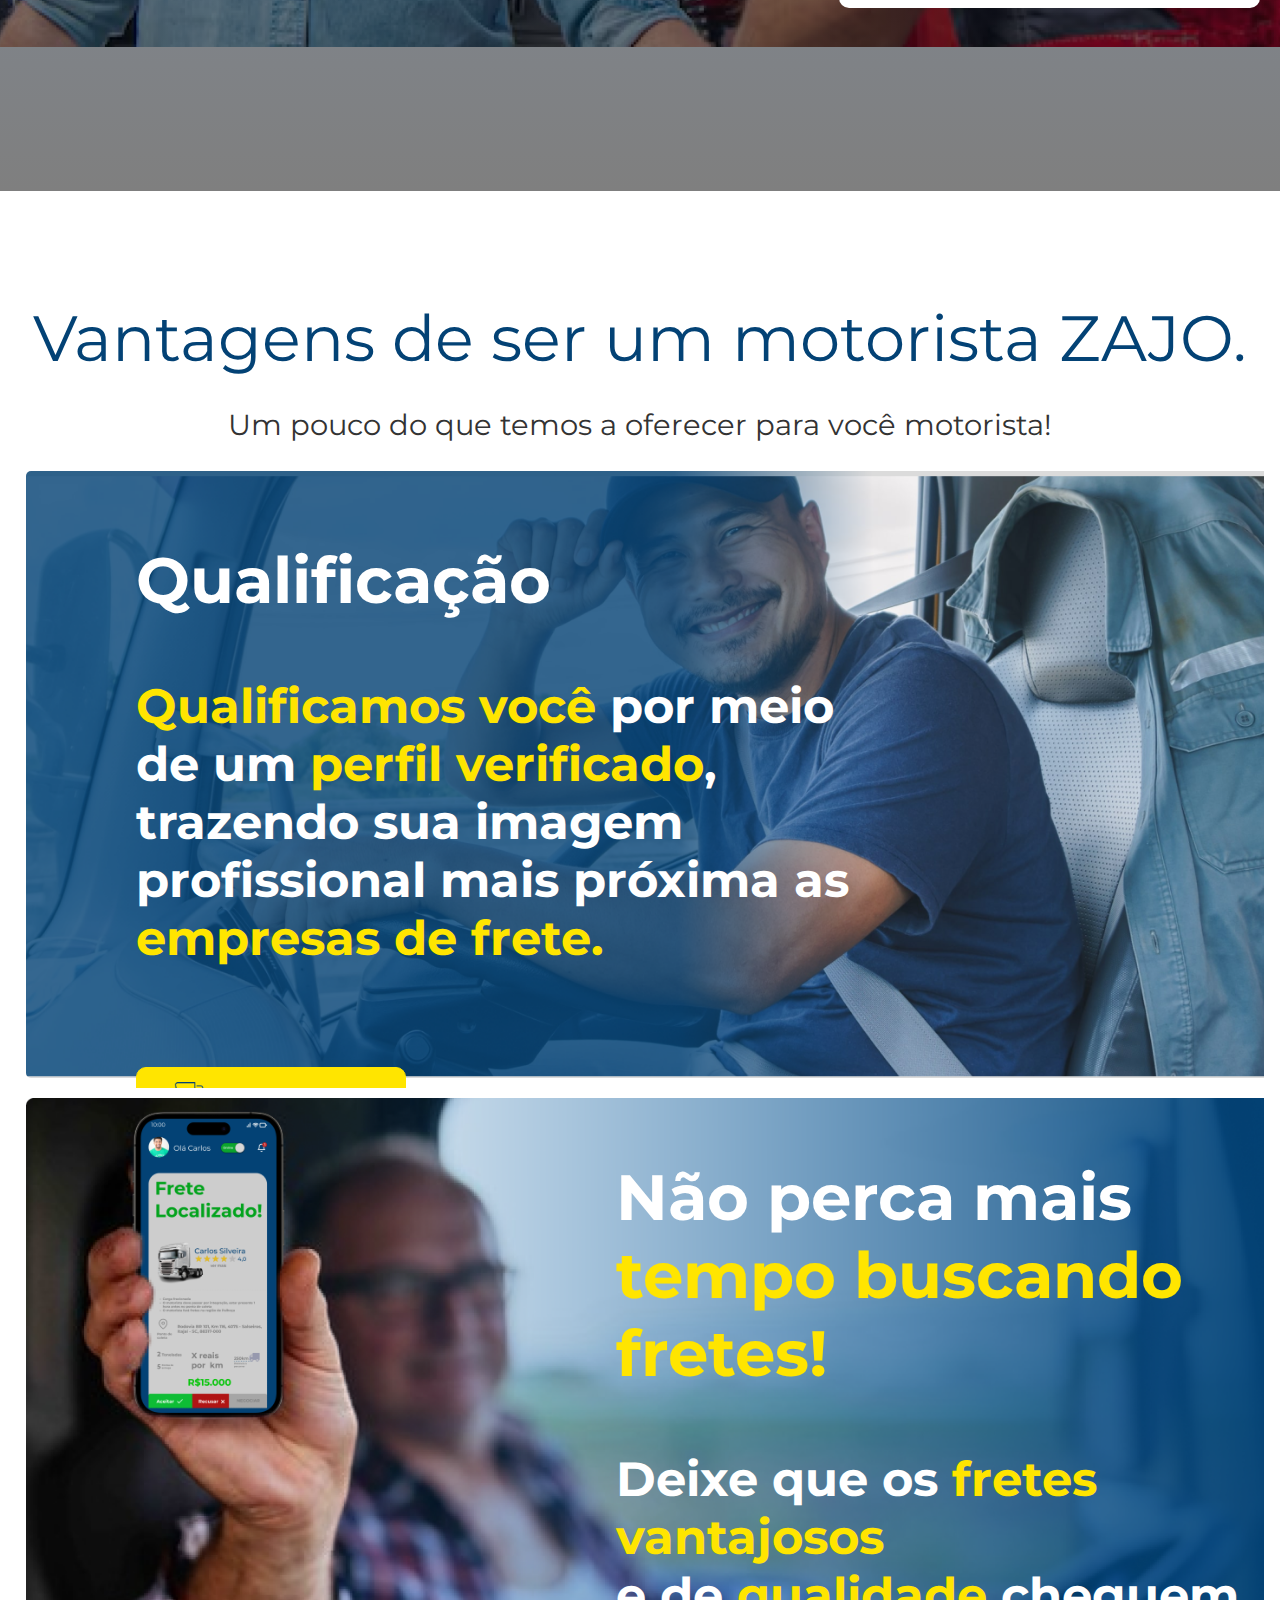
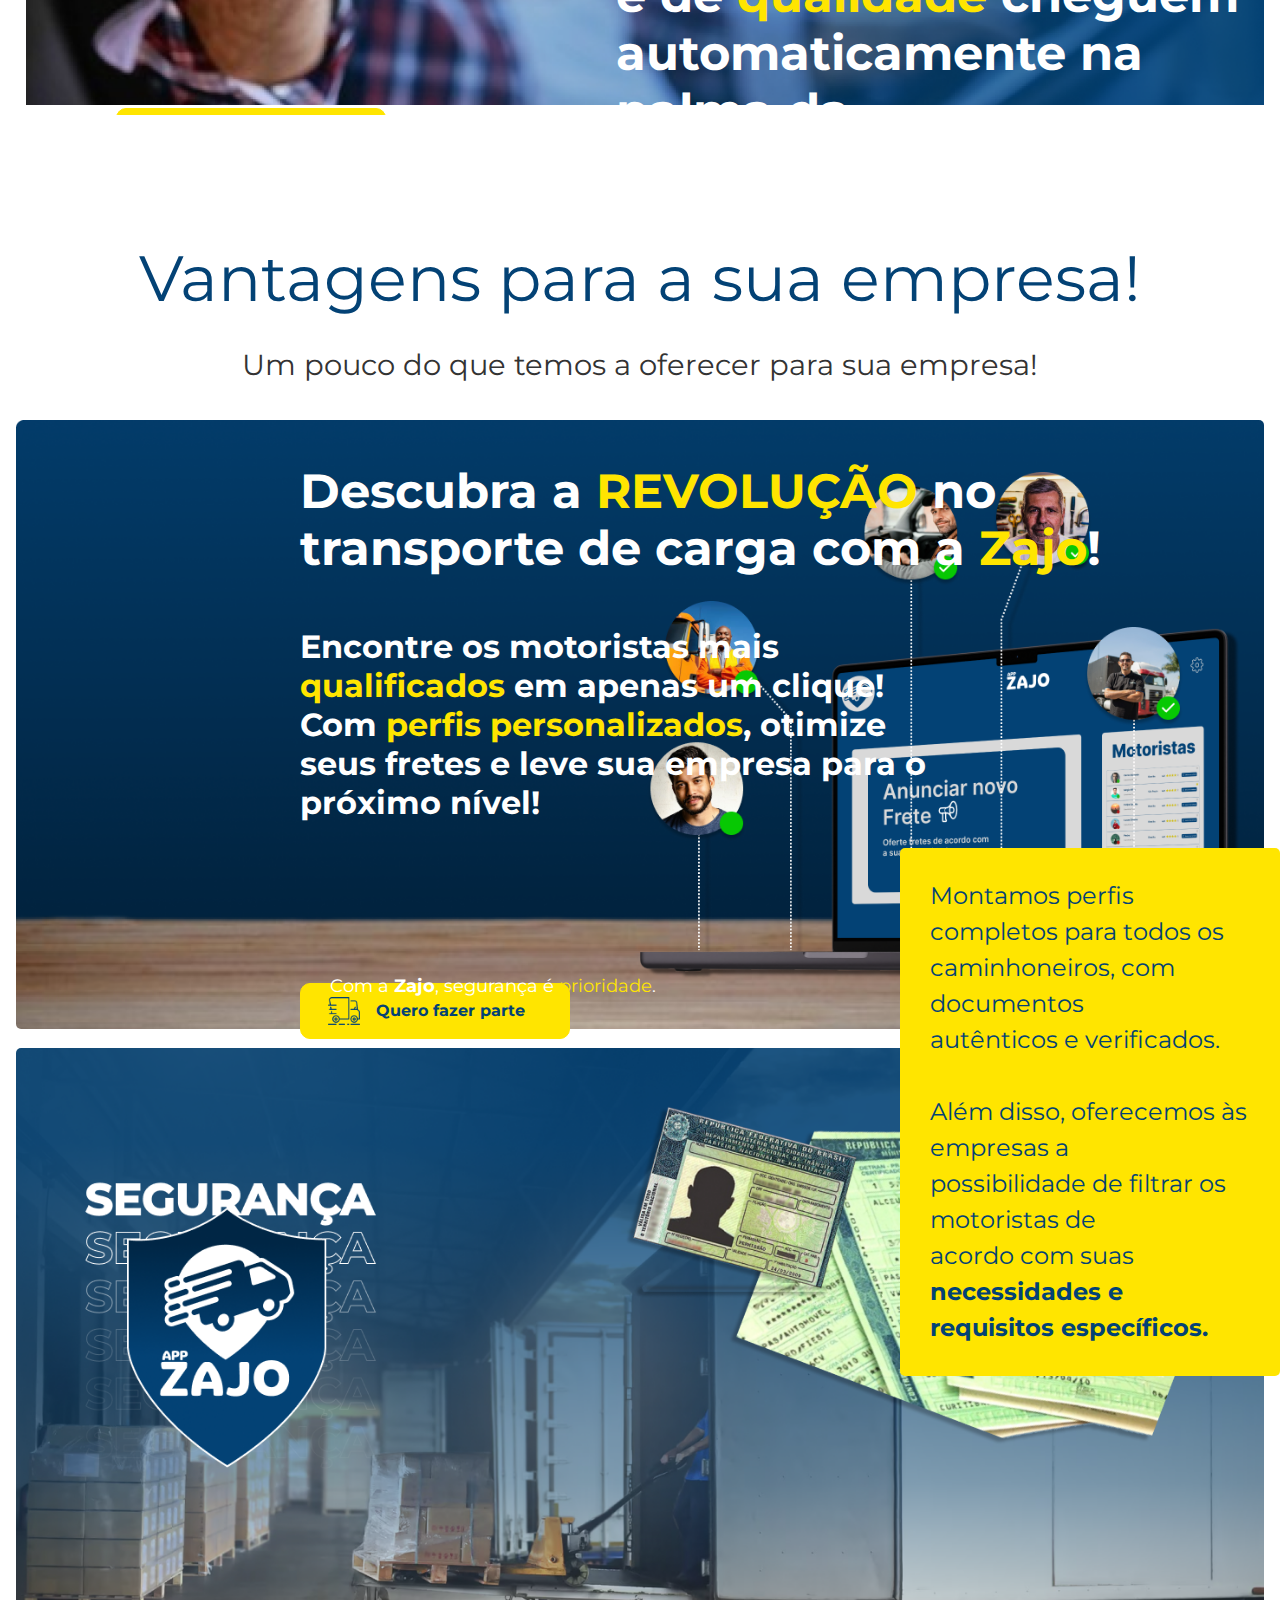
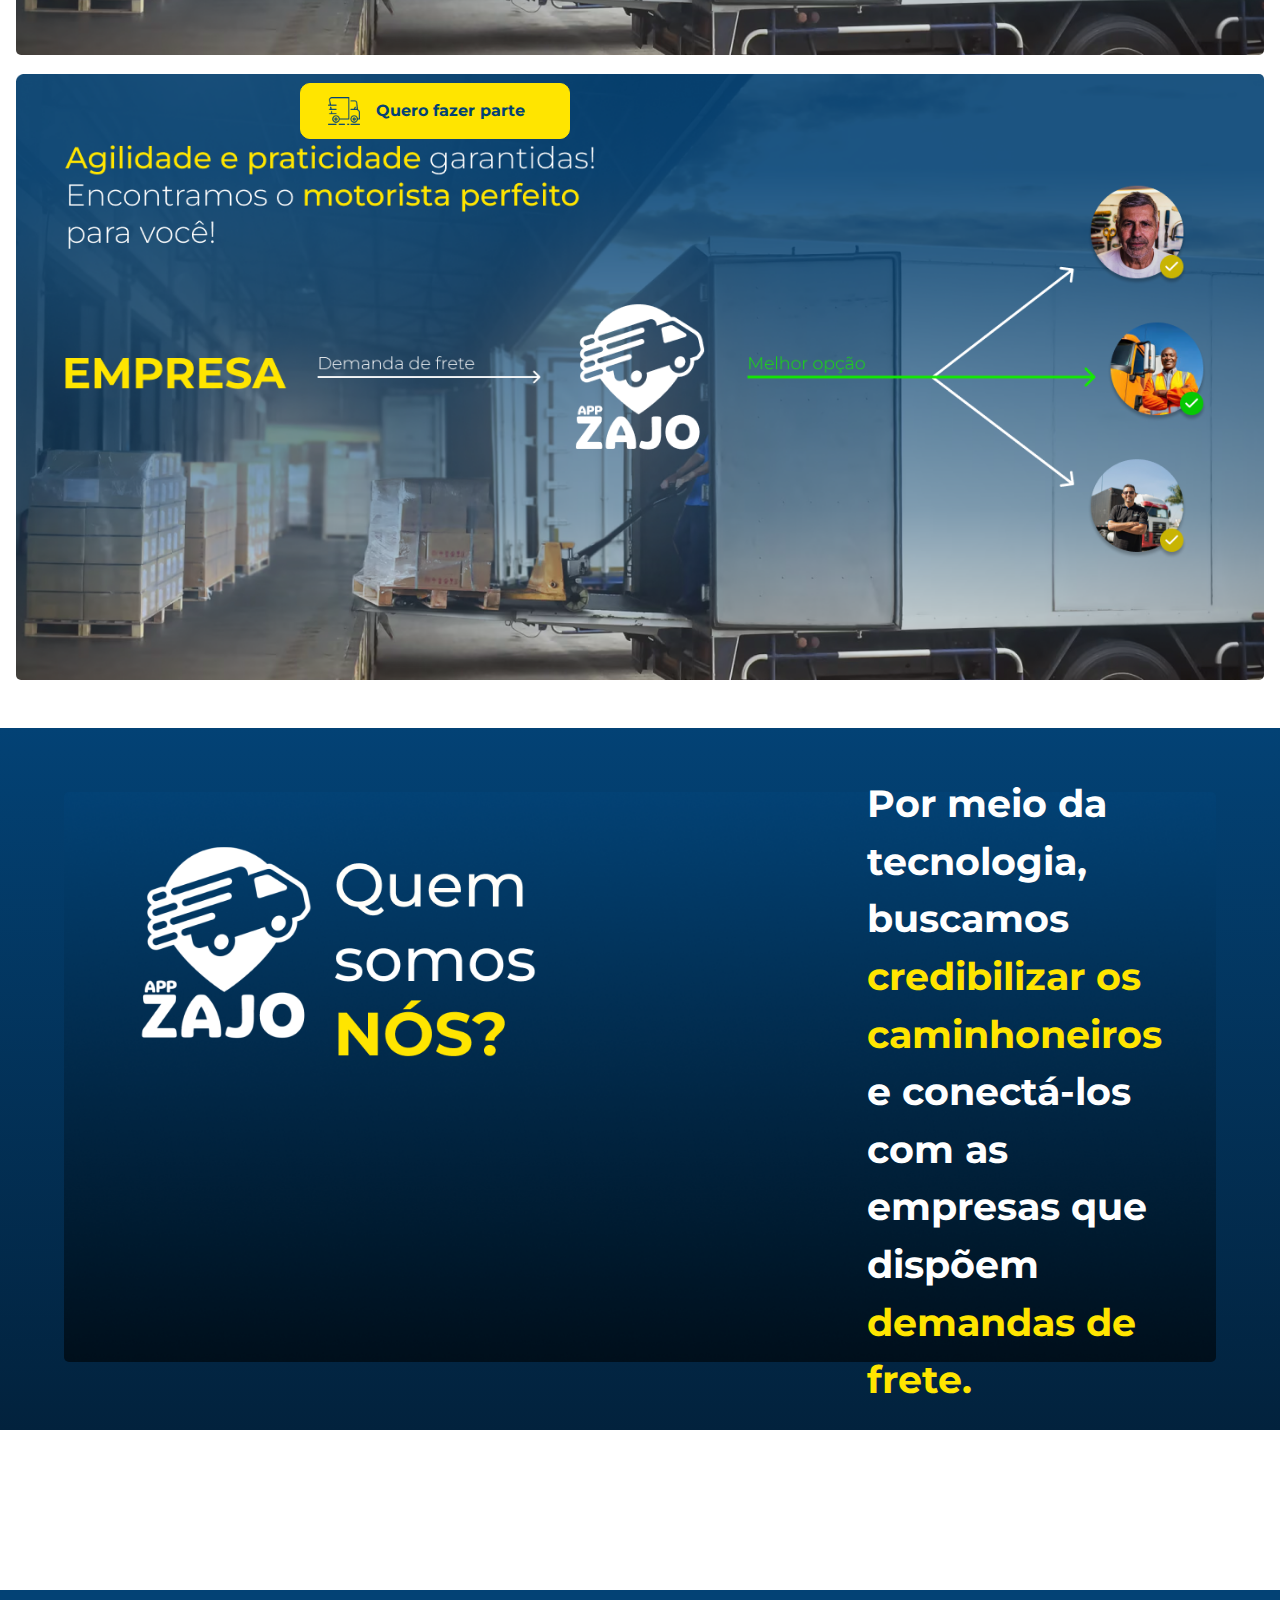
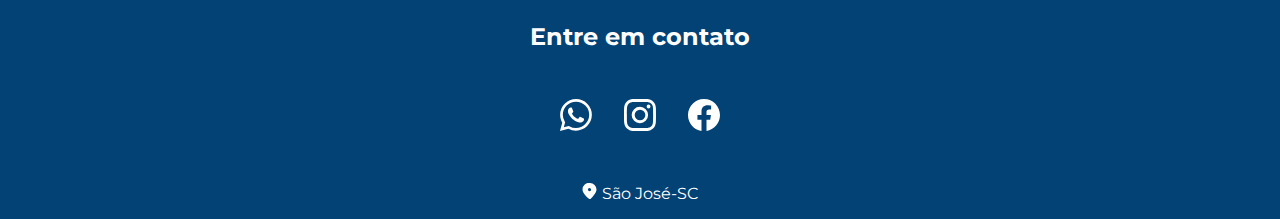
==== commit 03f233c3: "30051006" ====
--- a/index.html
+++ b/index.html
@@ -4,6 +4,7 @@
     <meta charset="UTF-8">
     <meta name="viewport" content="width=device-width, initial-scale=1.0">
     <title>ZAJO - App de fretes</title>
+    <link rel="icon" href="imgs/FlatIcon site.png" type="image/x-icon">
     <link rel="stylesheet" href="styles.css">
     <link rel="stylesheet" href="https://unpkg.com/swiper/swiper-bundle.min.css">
 
@@ -86,7 +87,7 @@
                         <br>
                         
                         
-                        <input class="btn-action" type="submit" value="Enviar">
+                        <input id="btn-enviar" type="submit" value="Enviar">
                     </form>
                 </div>
             </div>
@@ -100,10 +101,10 @@
             <br>
             
             <div class="image-container">
-                <img src="imgs/Tela qualificação.png" alt="">
+                <img class="img-border"  src="imgs/Tela qualificação.png" alt="">
                 <div class="text-overlay">
                     <h1 id="qualificacao-h1">Qualificação</h1> <br>
-                    <p><span style="color:#FFE500">Qualificamos você</span> por meio <br>
+                    <p id="qualificacao-p"><span style="color:#FFE500">Qualificamos você</span> por meio <br>
                     de um <span style="color:#FFE500">perfil verificado</span>, <br>
                     trazendo sua imagem <br>
                     profissional mais próxima as <br>
@@ -140,7 +141,7 @@
             <h1 class="title vantagens">Vantagens para a sua empresa!</h1>
             <p class="subtitle-vantagem">Um pouco do que temos a oferecer para sua empresa!</p> <br><br>
             <div class="image-container">
-                <img src="imgs/descubra a revolução.png" alt="">
+                <img class="img-border"  src="imgs/descubra a revolução.png" alt="">
                 <div class="text-overlay-descubra">
                     <h1 id="descubra-h1">Descubra a <span style="color:#FFE500">REVOLUÇÃO</span> no <br>
                      transporte de carga com a <span style="color: #FFE500;">Zajo</span>!</h1> <br>
@@ -156,7 +157,7 @@
             </div> <br>
 
             <div class="image-container">
-                <img src="imgs/Tela de Segurança.png" alt="">
+                <img class="img-border"  src="imgs/Tela de Segurança.png" alt="">
                 
                 <p id="zajo-segurança">Com a <strong>Zajo</strong>, segurança é 
                     <span style="color: #FFE500;">prioridade</span>.</p>
@@ -179,7 +180,7 @@
             </div> <br>
 
             <div class="image-container">
-                <img src="imgs/Tela agilidade e praticidade.png" alt="">
+                <img class="img-border" src="imgs/Tela agilidade e praticidade.png" alt="">
                 
                 <a id="btn-quero-agilidade" class="btn-action link-action" href="#venha-fazer-parte">
                     <img id="truck-eu-quero" src="imgs/icon-truck-eu-quero.png" alt="">
@@ -193,16 +194,21 @@
         
 
         <section id="quem-somos" class="second-section">
-            <h1 class="title">Quem somos</h1>
-            <p>A Zajo é a solução digital definitiva para simplificar e otimizar os serviços de frete. Somos uma plataforma inovadora que conecta motoristas de caminhão a empresas que necessitam de transporte de cargas, tudo isso com apenas alguns cliques.
-
-                Criada por João e Felipe, dois empreendedores apaixonados por logística e tecnologia, a Zajo surge como resposta à necessidade urgente de modernizar o setor de transporte de cargas. Combinando conhecimento especializado em desenvolvimento de software e compreensão profunda das demandas do mercado, criamos uma ferramenta que revoluciona a forma como o transporte de mercadorias é realizado.
-                
-                Na Zajo, facilitamos o processo de transporte de cargas de ponta a ponta. Motoristas encontram fretes lucrativos com facilidade, enquanto empresas desfrutam de uma rede de transporte confiável e eficiente. Nossa plataforma elimina a burocracia, reduz os custos e oferece transparência em todas as etapas do processo, permitindo que nossos clientes foquem no que realmente importa: o crescimento de seus negócios.
-                
-                Com a Zajo, não há mais a necessidade de perder tempo em processos manuais e desgastantes. Nossa tecnologia simplifica todo o processo, desde a busca por fretes até o acompanhamento das entregas, proporcionando uma experiência ágil e eficiente para todos os envolvidos.
-                
-                Estamos comprometidos em impulsionar a inovação e promover a excelência no setor de transporte de cargas. Com a Zajo, o futuro do frete é mais simples, mais eficiente e mais lucrativo do que nunca.</p>
+            <div class="image-container">
+                <img class="img-border" src="imgs/quem-somos.png" alt="Quem Somos">
+                <div class="text-overlay"><p>
+                    <span style="color: white;">
+                        Por meio da tecnologia, buscamos <br>
+                    </span> <span style="color: #FFE500;">
+                            credibilizar os caminhoneiros <br>
+                        </span> <span style="color: white;">
+                            e conectá-los
+                            com as empresas que
+                            dispõem
+                        </span> <span style="color: #FFE500;">demandas de frete.</span>
+                </p>
+                </div>
+            </div>
 
         </section>
 
@@ -249,9 +255,11 @@
     São José-SC
         </p>
        
-
+        
     </footer>
-
+    <a href="#" id="back-to-top" class="back-to-top">
+        ↑ 
+    </a>
     <script src="main.js"></script>
     <script src="https://unpkg.com/swiper/swiper-bundle.min.js"></script>
 </body>
--- a/styles.css
+++ b/styles.css
@@ -99,6 +99,11 @@
     border: 1px solid var(--blue);
     color: var(--white);
     font-family: "Montserrat", sans-serif;
+}
+
+#btn-enviar:hover{
+    background-color: #0461db;
+    transition: .4s;
 }
 
 .btn-action:hover{
@@ -283,8 +288,8 @@
 
 .content-container {
     display: flex;
-    align-items: flex-start;
-    justify-content: space-between;
+    align-items: center;
+    justify-content: center;
     width: 28rem;
     max-width: 1200px;
     padding: 25px;
@@ -294,6 +299,8 @@
 
 .form-container {
     flex: 1;
+    width: 100%;
+    margin: 0 auto;
     max-width: 400px;
     padding: 10px;
 }
@@ -406,7 +413,7 @@
 .third-section .text-overlay {
     position: absolute;
     top: 80px; /* Ajuste conforme necessário */
-    left: 80px; /* Ajuste conforme necessário */
+    left: 120px; /* Ajuste conforme necessário */
     color: white; /* Ajuste a cor do texto conforme necessário */
     /*background-color: rgba(0, 0, 0, 0.5); /* Fundo semitransparente para melhor legibilidade */
     font-size: 3rem;
@@ -417,6 +424,11 @@
     color: white;
     font-size: 4rem;
     font-weight: bold;
+    text-align: left;
+}
+
+#qualificacao-p{
+    text-align: left;
 }
 
 #economia-tempo-h2{
@@ -582,12 +594,46 @@
     width: 270px;
 }
 
+
 .second-section{
-    background-color: #edf3f8;
+    position: relative;
+    text-align: center; /* Centraliza o texto, se necessário */
+    background-color: #034275;
+    background: linear-gradient(to bottom, #034275, #02223d);
+}
+
+.second-section .image-container{
+    position: relative;
+    display: inline-block;
+    
+}
+
+.second-section .text-overlay{
+    position: absolute;
+    top: 300px; /* Posiciona o texto verticalmente no meio */
+    left: 950px; /* Posiciona o texto horizontalmente no meio */
+    transform: translate(-50%, -50%); /* Centraliza o texto */
+    color: white; /* Cor do texto */
+    padding: 10px; /* Espaçamento interno */
+    font-size: 2rem;
+    font-weight: bold;
+    text-align: left;
+    line-height: 1.5;
+    
+    
 }
 
 #quem-somos{
-    text-align: center;
+    text-align: center;    
+}
+
+
+
+.img-border{
+    border-radius: 5px;
+    width: 100%; /* Ajuste conforme necessário */
+    height: auto; /* Ajuste conforme necessário */
+    
 }
 
 #quem-somos p{
@@ -643,39 +689,70 @@
     margin-top: 5px;
 }
 
-
-
-
-
-
-
-
-
-
-
-
-
-
-
-
-
-
-
-
-
-
-
-
-
-
-
-
-
-
-
-
-
-
-
-
-
+/* Estilos para a seta de voltar ao topo */
+.back-to-top {
+    position: fixed;
+    bottom: 20px;
+    right: 1750px;
+    background-color: #FFE500;
+    color: #034275;
+    padding: 10px 15px;
+    border-radius: 5px;
+    text-align: center;
+    text-decoration: none;
+    font-size: 30px;
+    display: none; /* Inicialmente escondida */
+    z-index: 1000; /* Fica acima dos outros elementos */
+    transition: background-color 0.3s ease;
+}
+
+.back-to-top:hover {
+    background-color: var(--blue2);
+    color: white;
+}
+
+
+
+
+
+
+
+
+
+
+
+
+
+
+
+
+
+
+
+
+
+
+
+
+
+
+
+
+
+
+
+
+
+
+
+
+
+
+
+
+
+
+
+
+
+
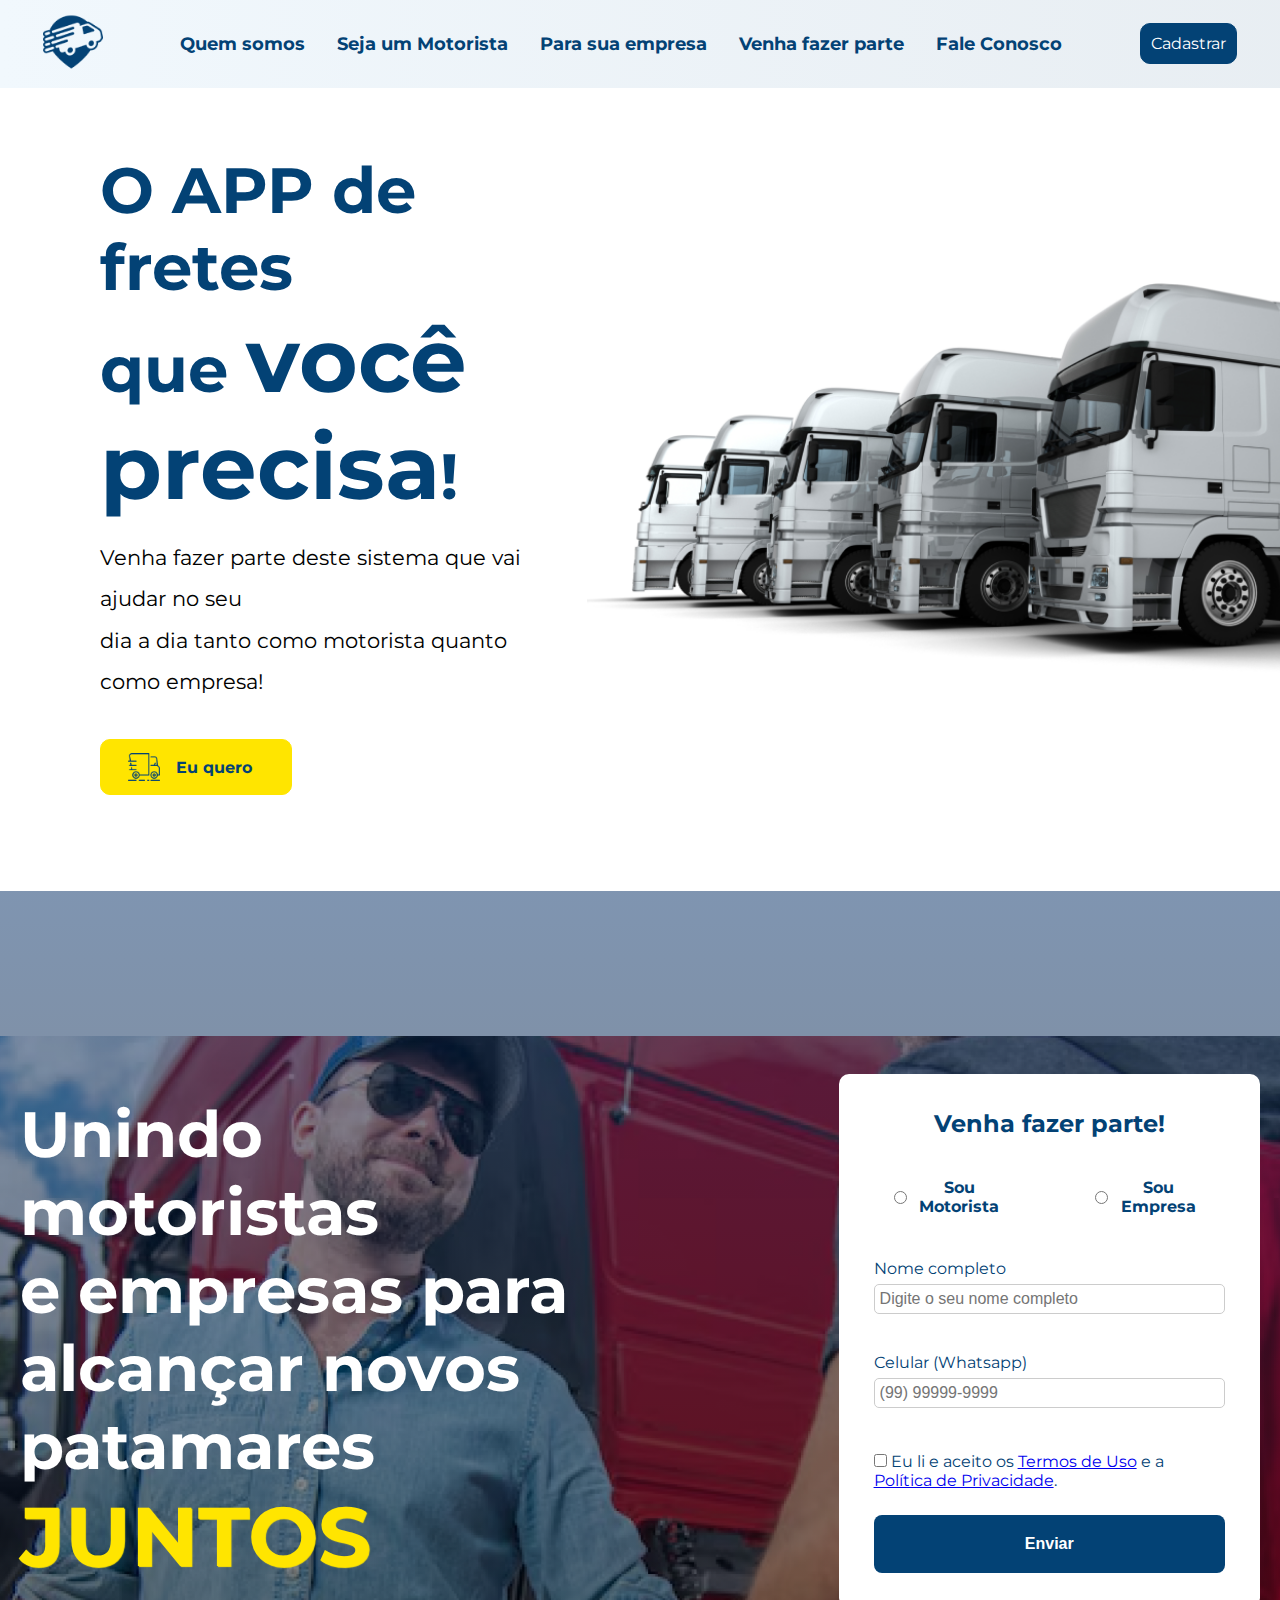
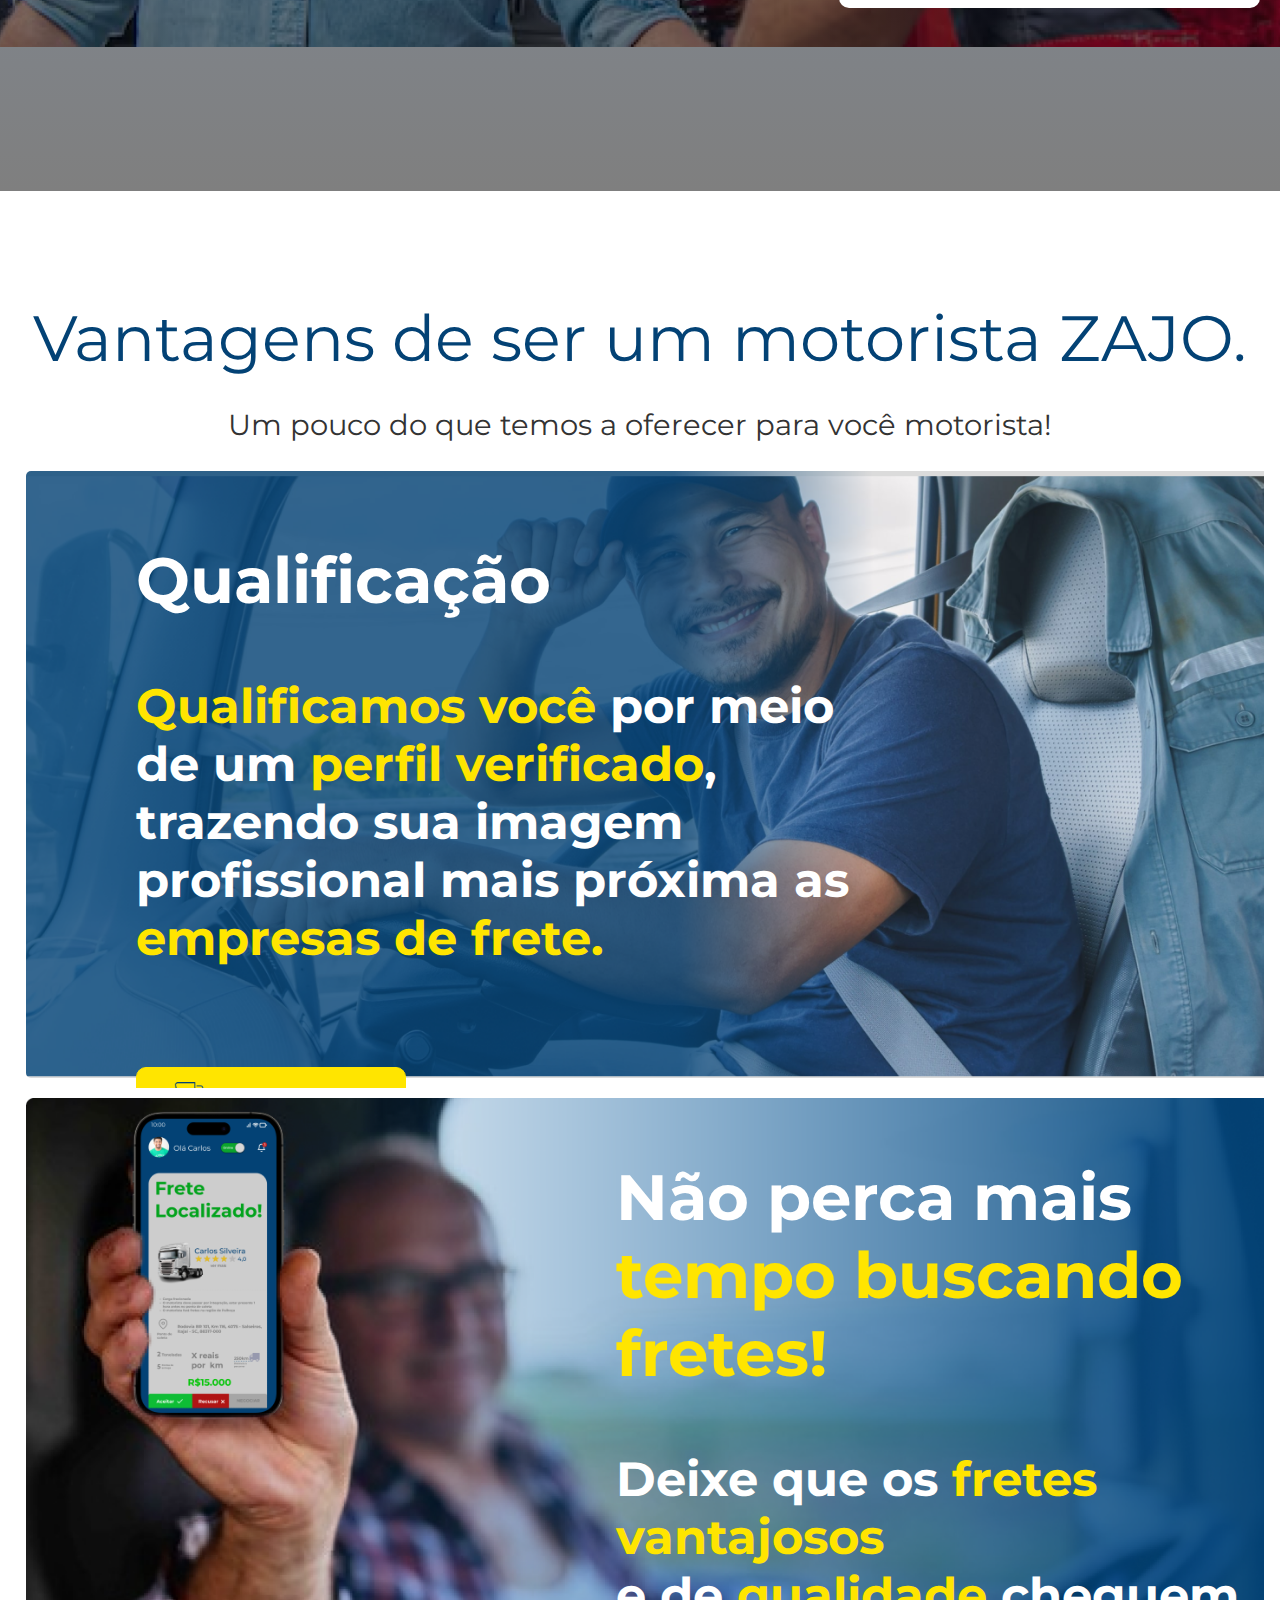
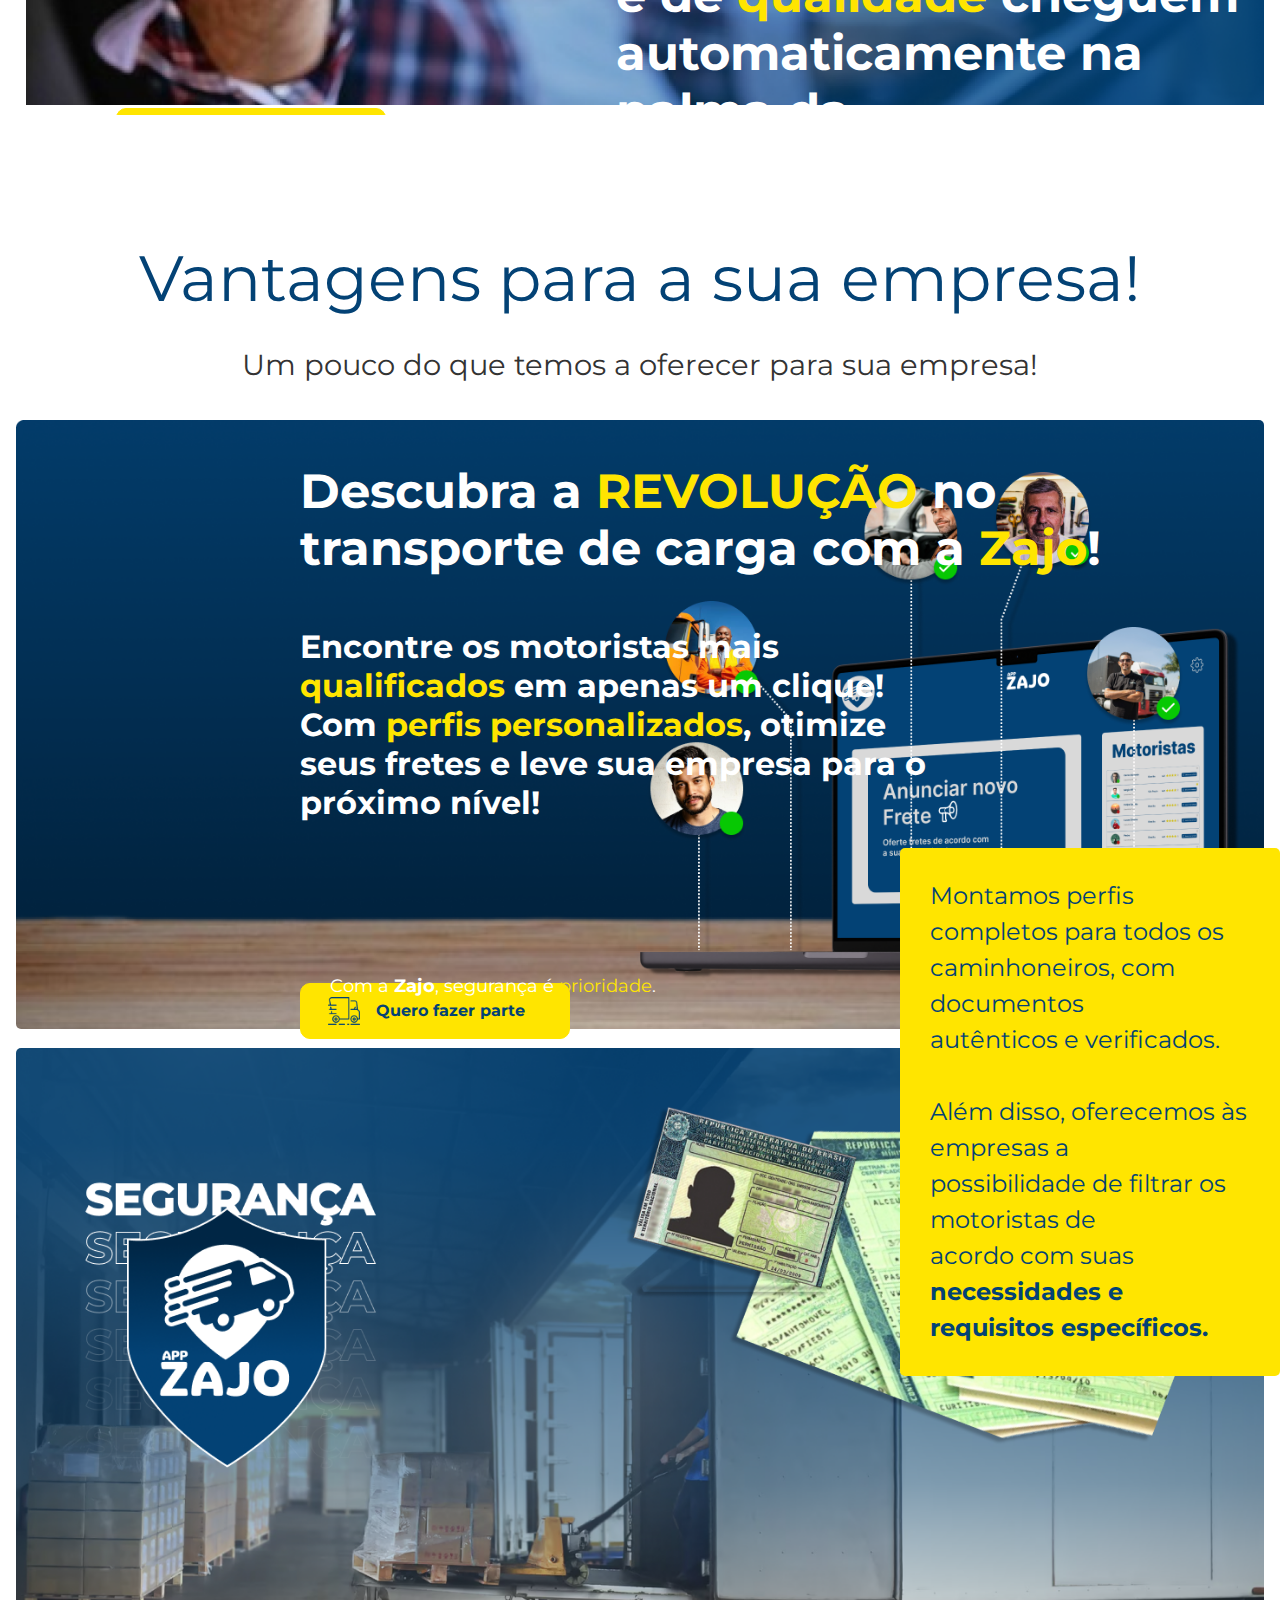
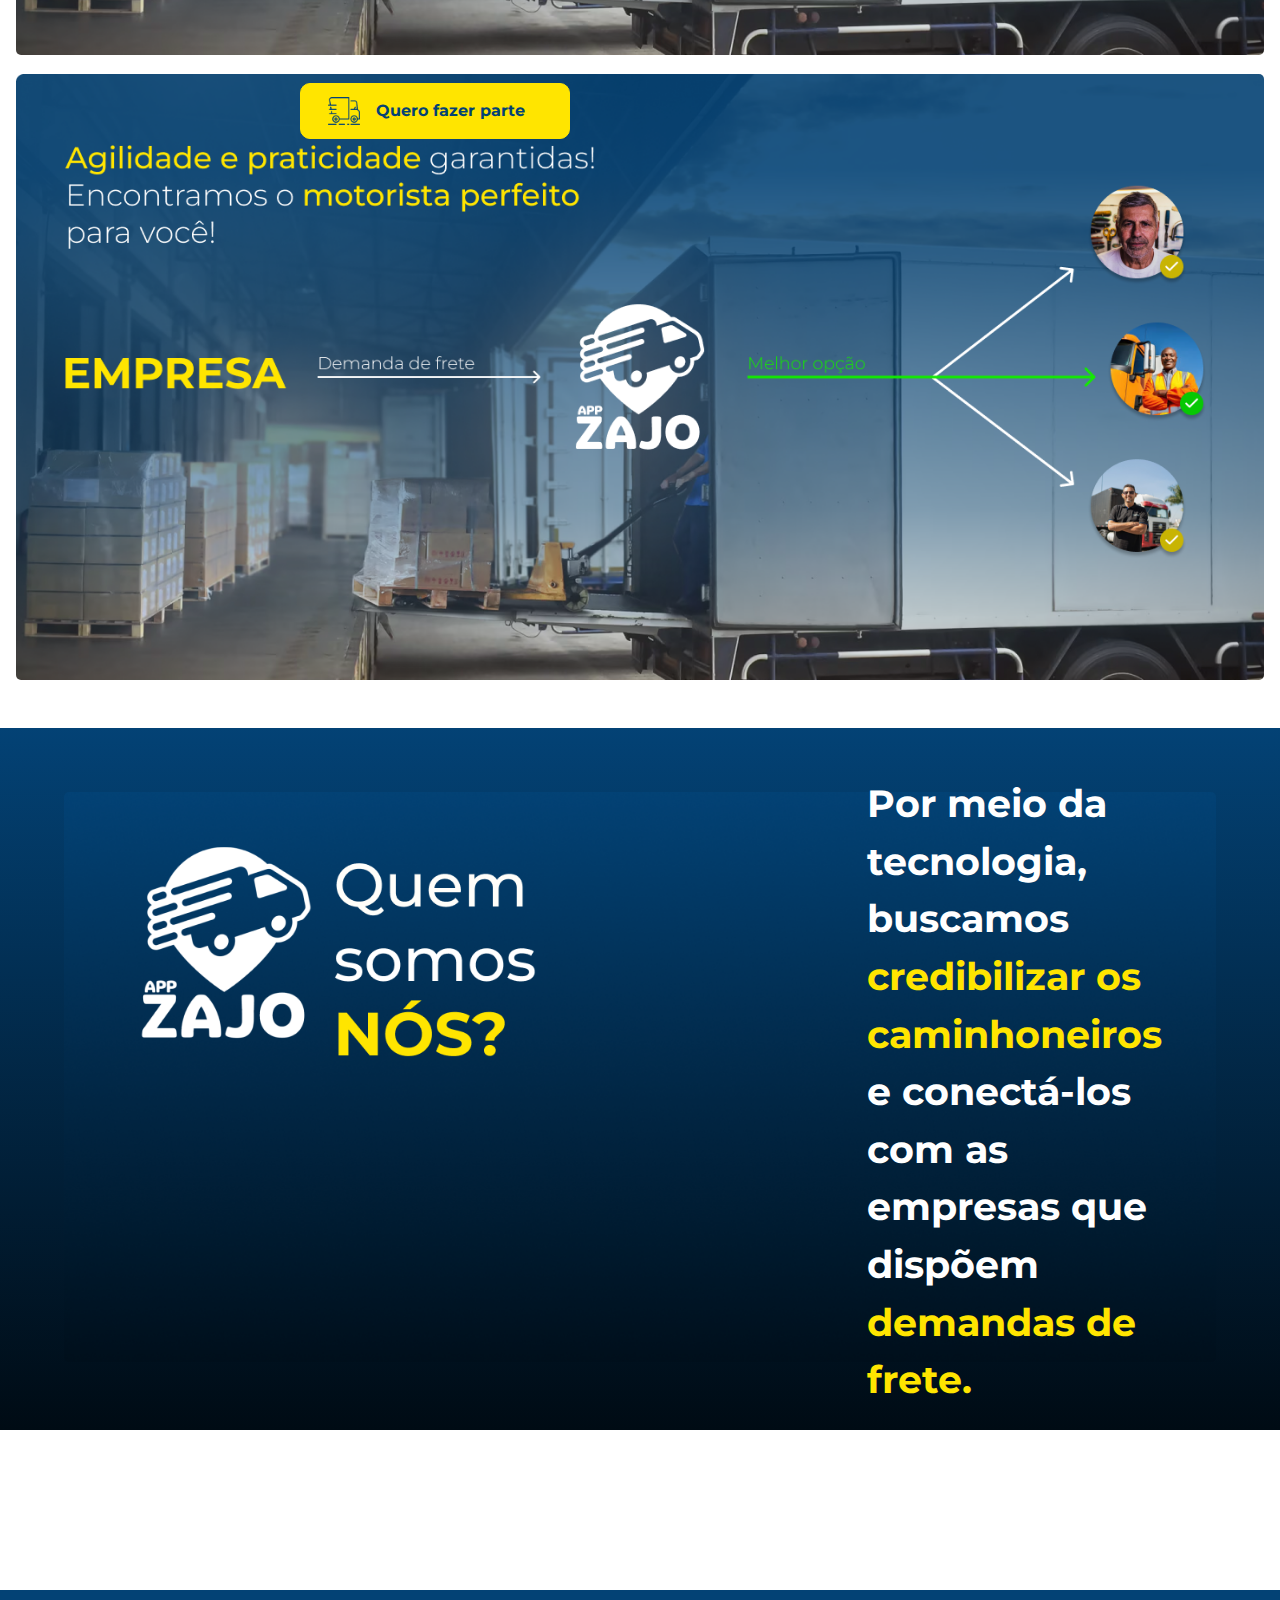
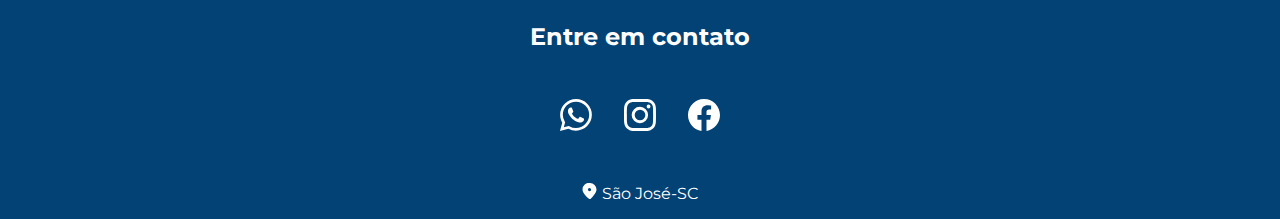
==== commit 626b0a87: "3105" ====
--- a/index.html
+++ b/index.html
@@ -7,6 +7,8 @@
     <link rel="icon" href="imgs/FlatIcon site.png" type="image/x-icon">
     <link rel="stylesheet" href="styles.css">
     <link rel="stylesheet" href="https://unpkg.com/swiper/swiper-bundle.min.css">
+    
+    
 
     
 </head>
--- a/styles.css
+++ b/styles.css
@@ -599,7 +599,7 @@
     position: relative;
     text-align: center; /* Centraliza o texto, se necessário */
     background-color: #034275;
-    background: linear-gradient(to bottom, #034275, #02223d);
+    background: linear-gradient(to bottom, #034275, #000b14);
 }
 
 .second-section .image-container{
@@ -713,46 +713,58 @@
 
 
 
-
-
-
-
-
-
-
-
-
-
-
-
-
-
-
-
-
-
-
-
-
-
-
-
-
-
-
-
-
-
-
-
-
-
-
-
-
-
-
-
-
-
-
+  
+
+
+
+
+
+
+
+
+
+
+
+
+
+
+
+
+
+
+
+
+
+
+
+
+
+
+
+
+
+
+
+
+
+
+
+
+
+
+
+
+
+
+
+
+
+
+
+
+
+
+
+
+
+
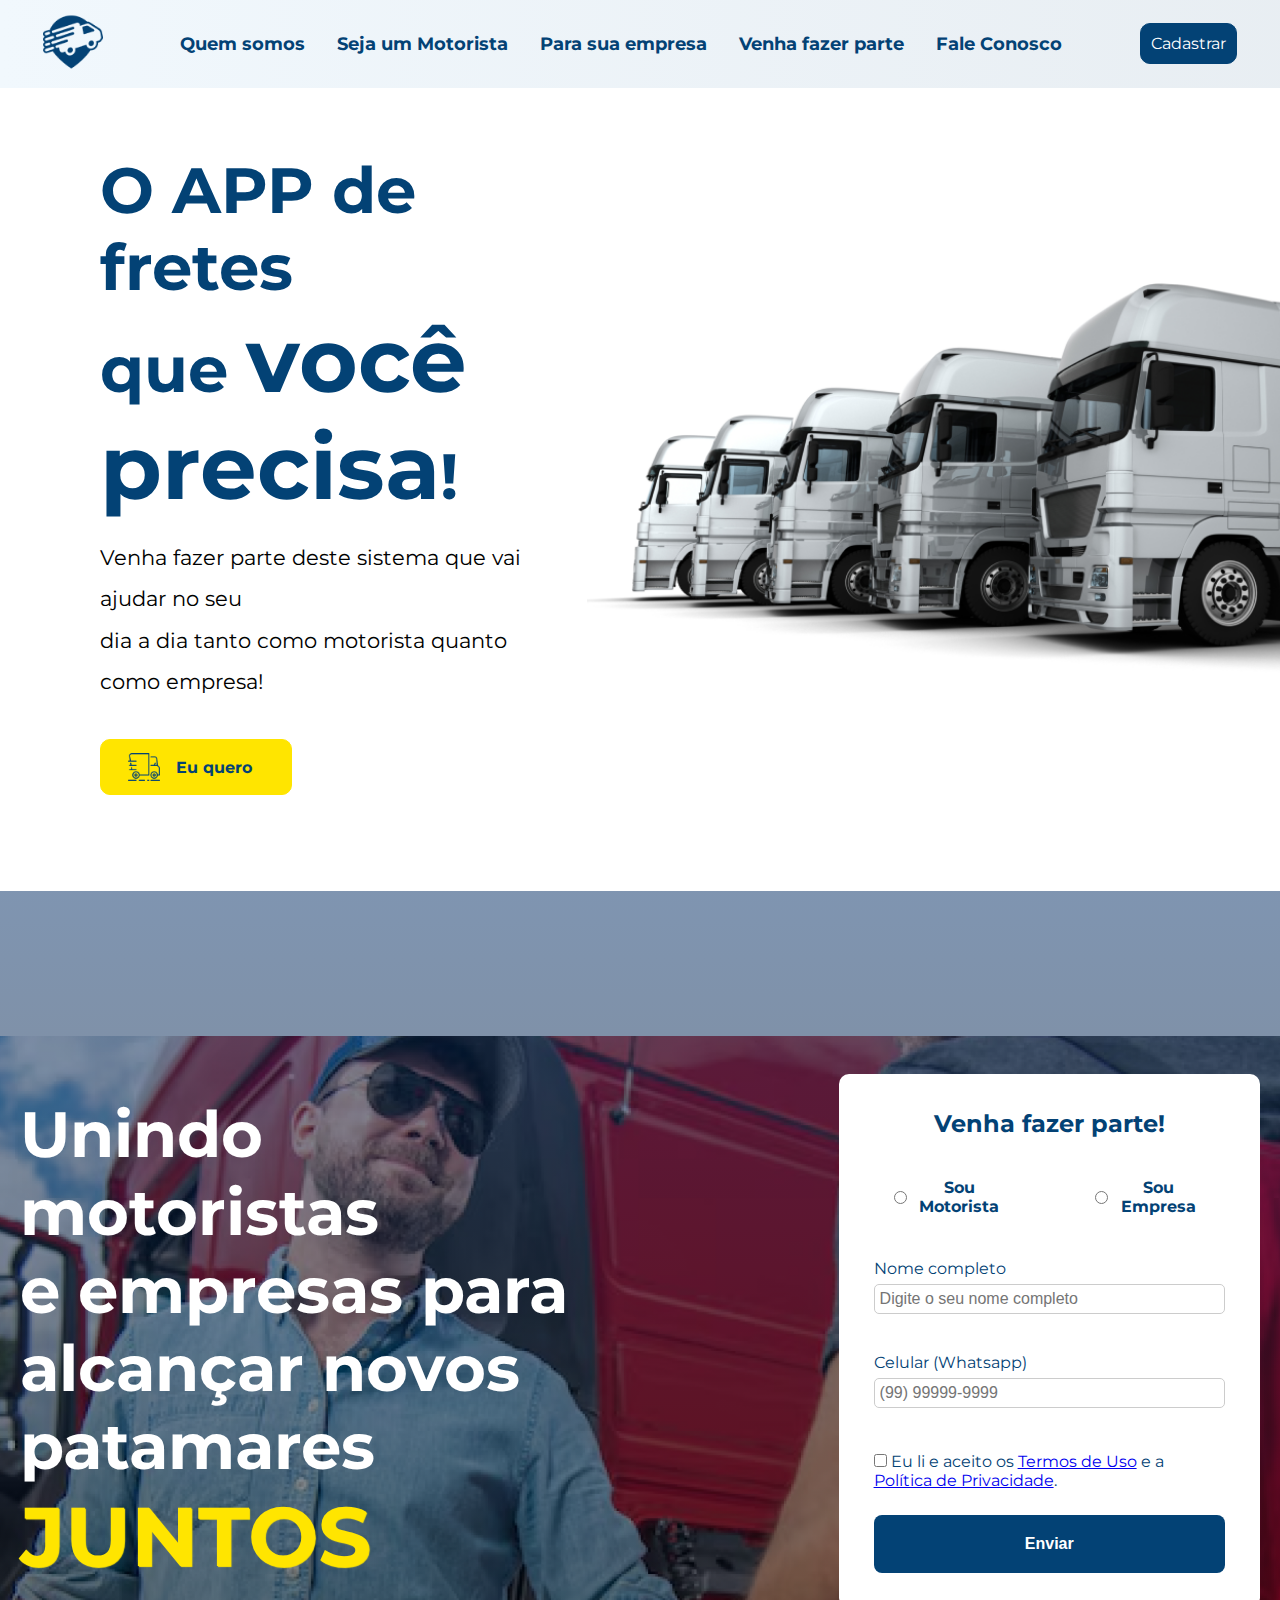
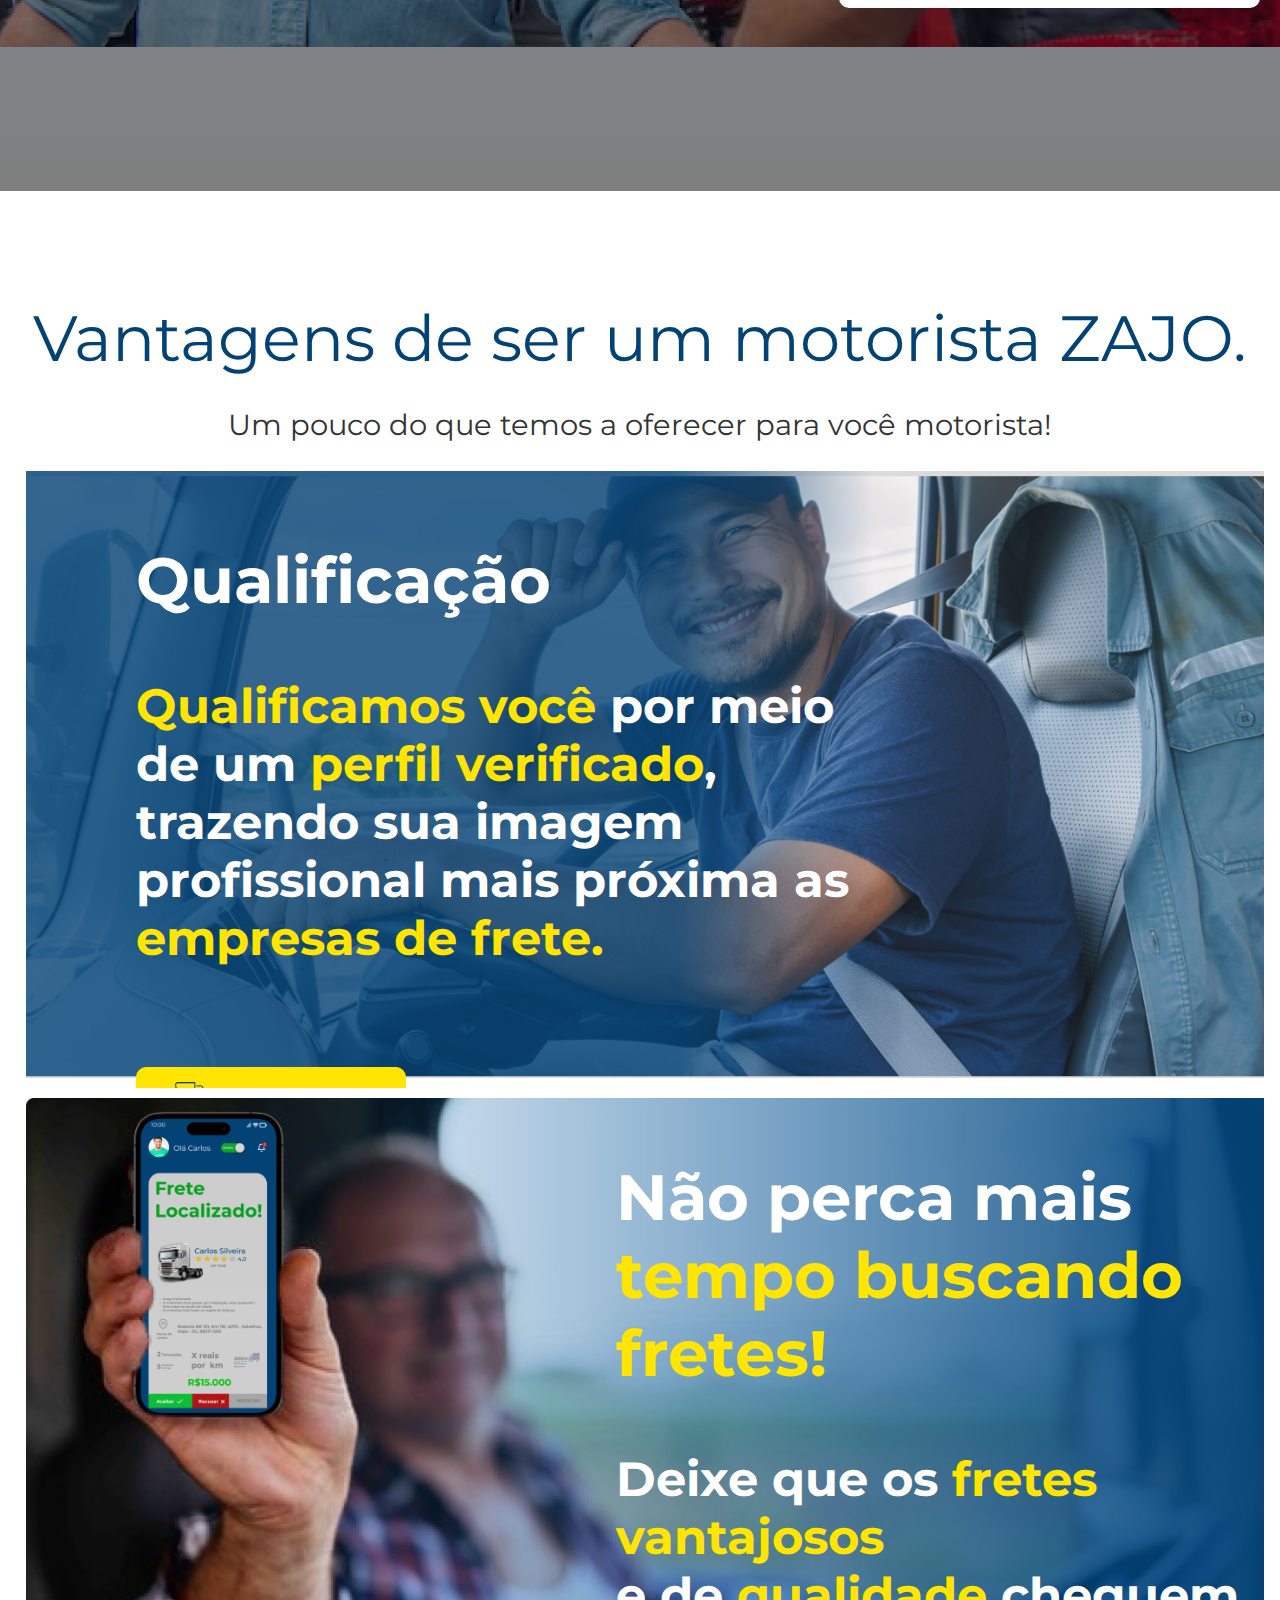
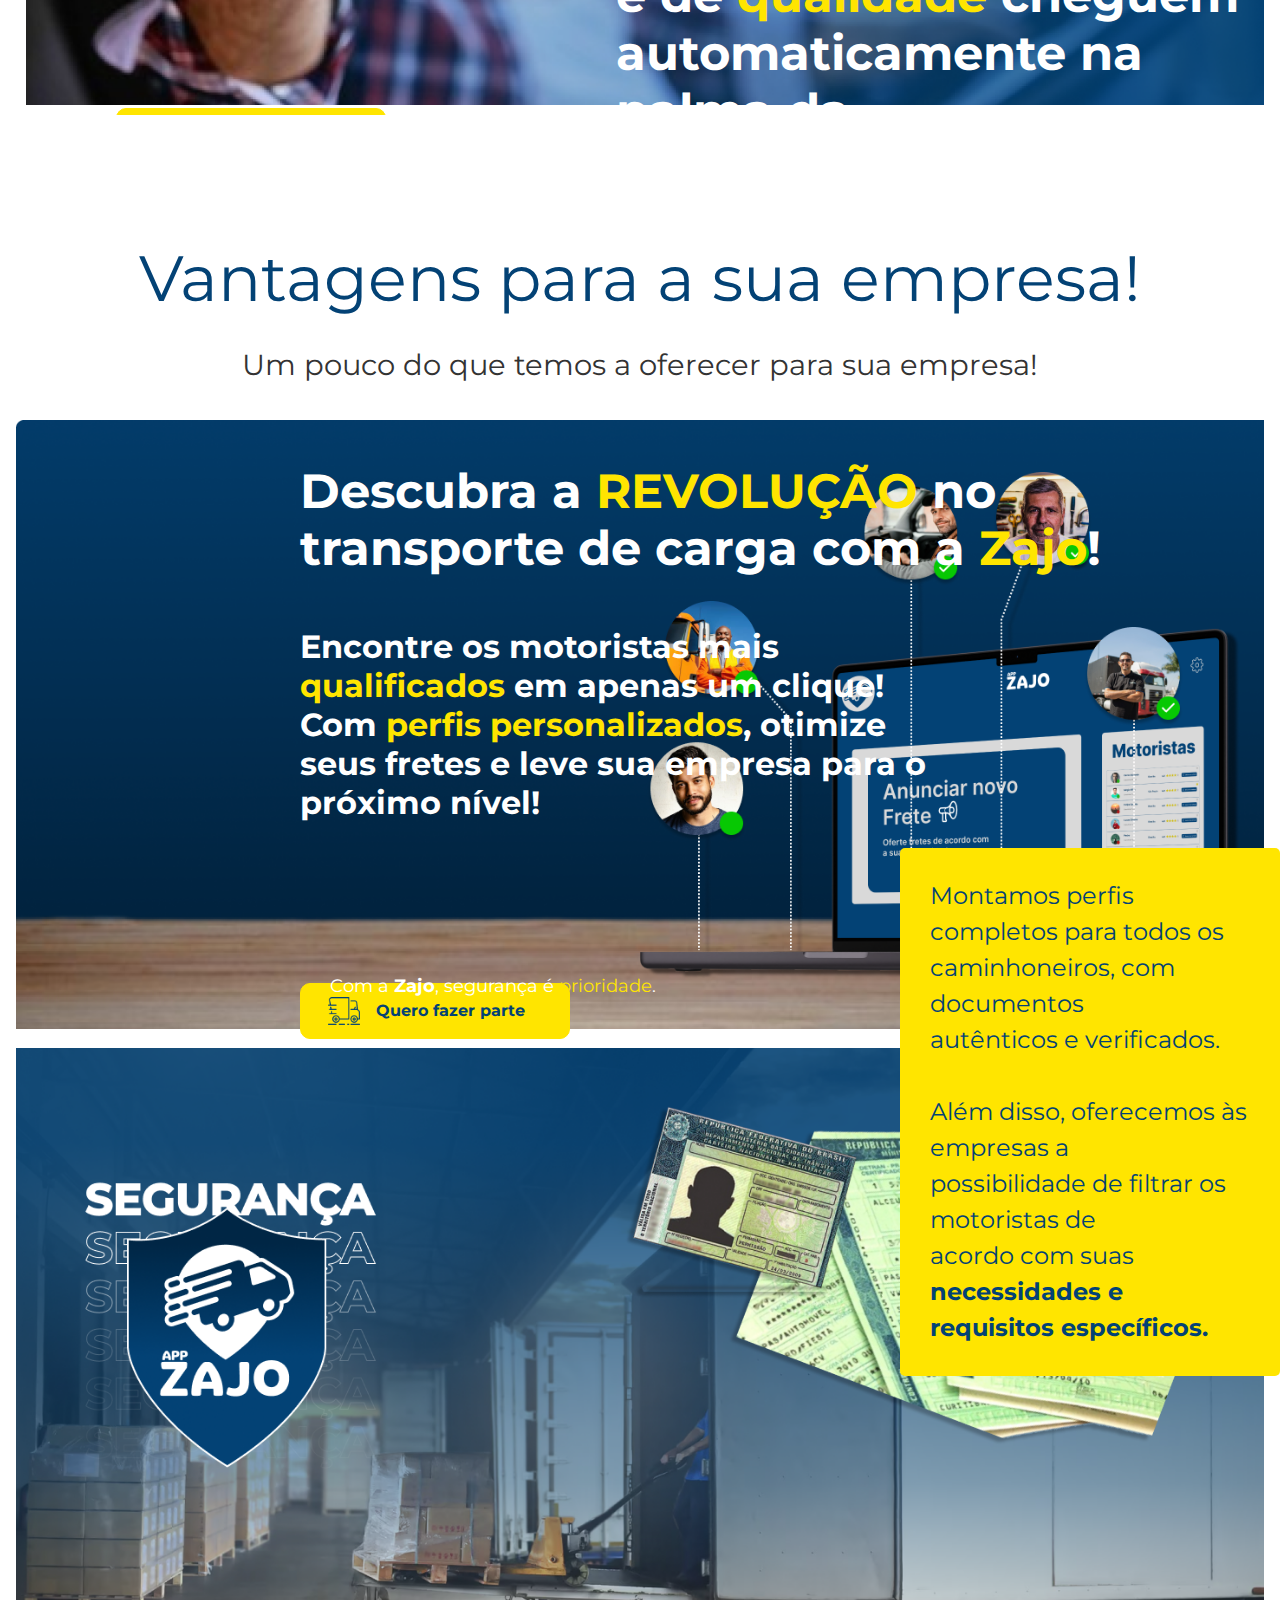
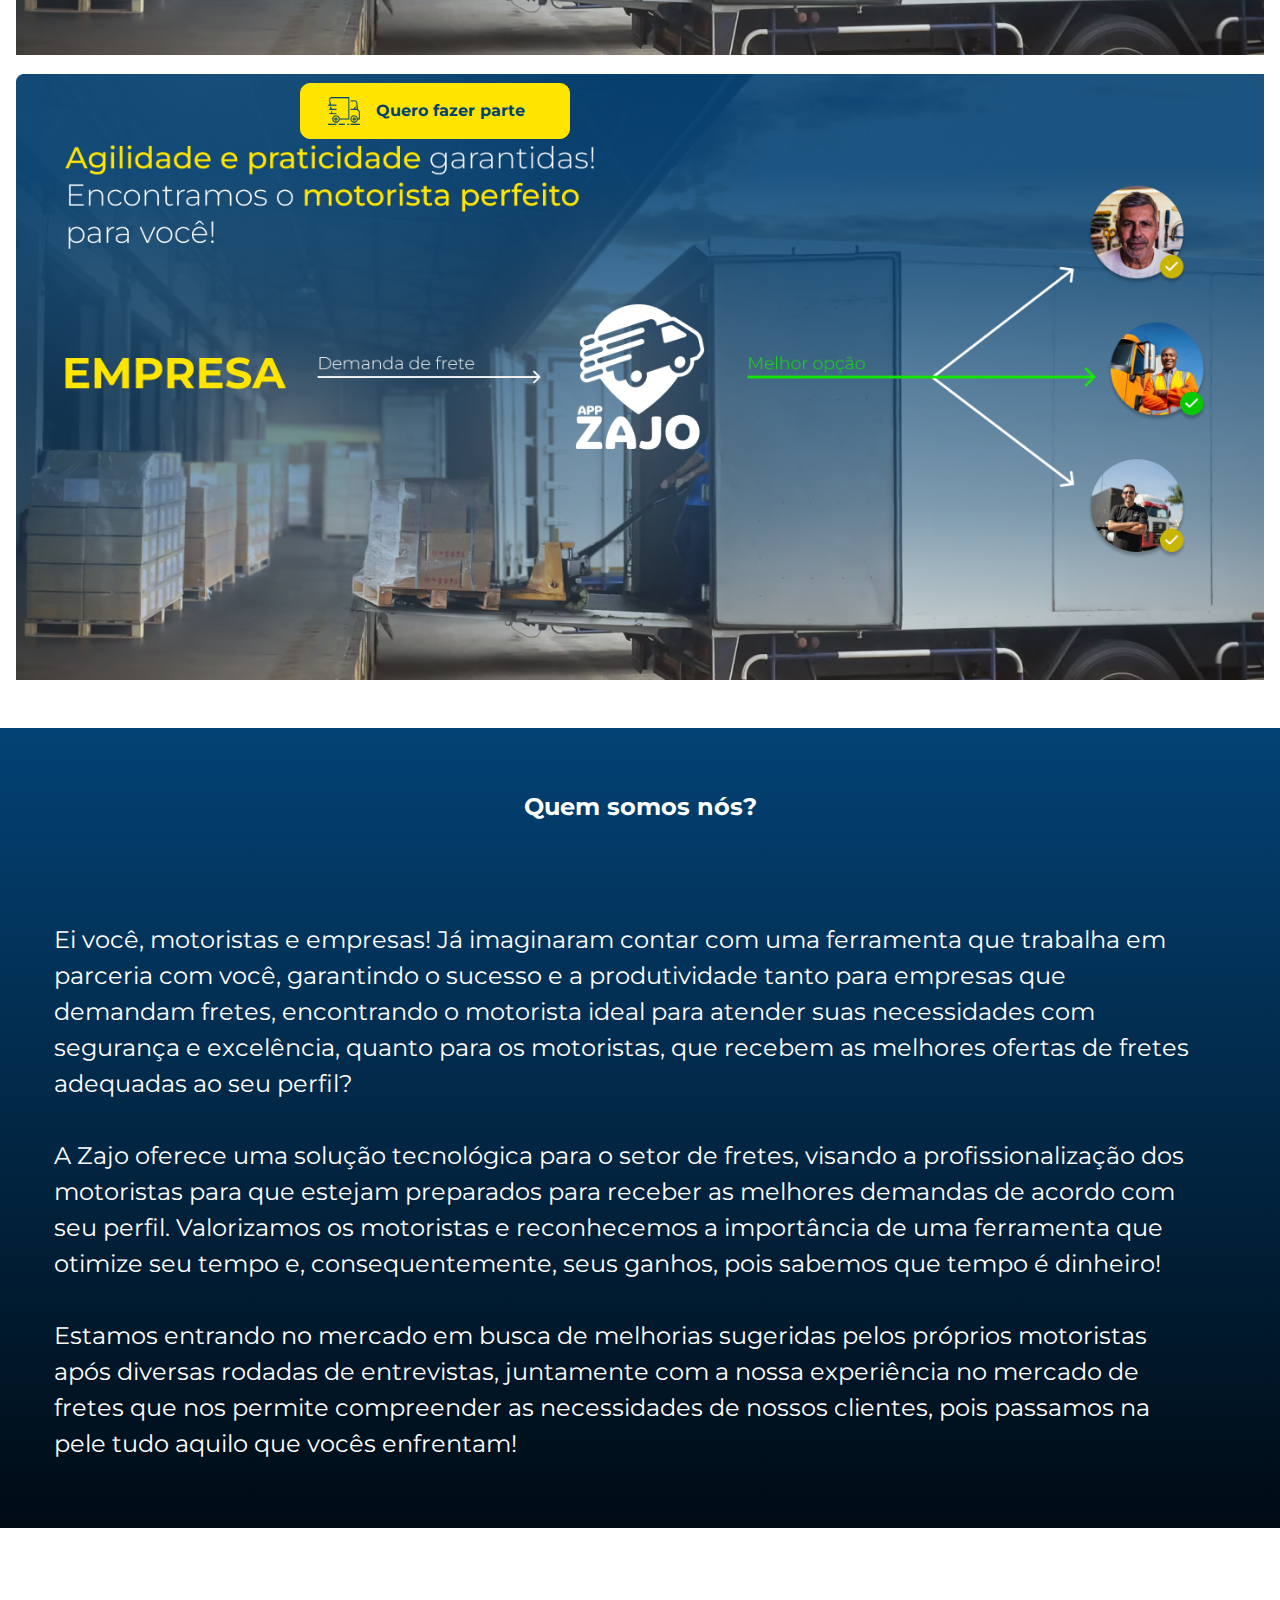
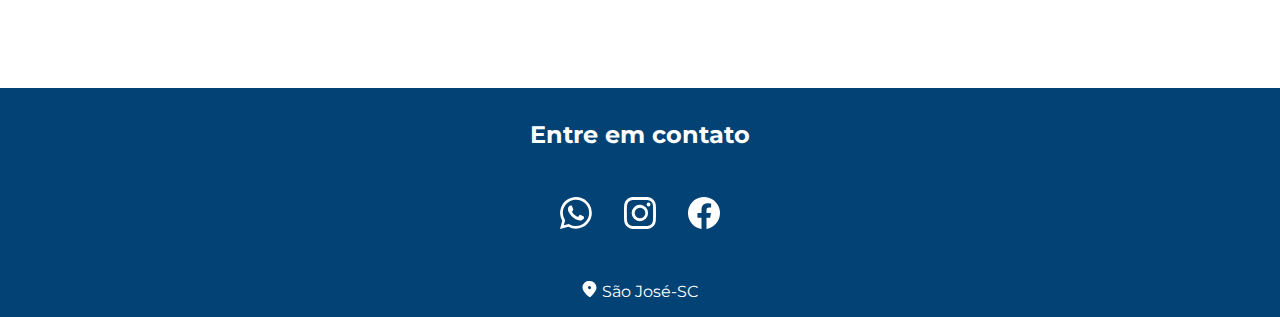
==== commit 9253f027: "commit final antes do lancamento" ====
--- a/index.html
+++ b/index.html
@@ -31,6 +31,8 @@
         <div class="box-btn-actions">
             <a href="#venha-fazer-parte" class="btn-action" id="cadastrar-btn">Cadastrar</a>
         </div>
+
+       
 
     </Header>
 
@@ -122,7 +124,7 @@
                 <img src="imgs/Tela economia de tempo.png" alt="">
                 <div class="text-overlay-2">
                     <h2 id="economia-tempo-h2">Não perca mais <span style="color: #FFE500;">tempo buscando fretes!</span></h2> <br>
-                    <p>Deixe que os <span style="color: #FFE500;">fretes vantajosos</span> <br> e de <span style="color: #FFE500;">qualidade</span> cheguem automaticamente na palma
+                    <p id="deixe-que-fretes">Deixe que os <span style="color: #FFE500;">fretes vantajosos</span> <br> e de <span style="color: #FFE500;">qualidade</span> cheguem automaticamente na palma
                         da <br> sua mão!
                     </p>
                     <ul class="benefits-list">
@@ -147,7 +149,7 @@
                 <div class="text-overlay-descubra">
                     <h1 id="descubra-h1">Descubra a <span style="color:#FFE500">REVOLUÇÃO</span> no <br>
                      transporte de carga com a <span style="color: #FFE500;">Zajo</span>!</h1> <br>
-                    <p>Encontre os motoristas mais <br> <span style="color: #FFE500;">qualificados</span> em apenas um clique! <br>
+                    <p id="encontre-os-motoristas">Encontre os motoristas mais <br> <span style="color: #FFE500;">qualificados</span> em apenas um clique! <br>
                     Com <span style="color: #FFE500;">perfis personalizados</span>, otimize <br>
                 seus fretes e leve sua empresa para o <br>
             próximo nível!</p>
@@ -197,18 +199,17 @@
 
         <section id="quem-somos" class="second-section">
             <div class="image-container">
-                <img class="img-border" src="imgs/quem-somos.png" alt="Quem Somos">
-                <div class="text-overlay"><p>
-                    <span style="color: white;">
-                        Por meio da tecnologia, buscamos <br>
-                    </span> <span style="color: #FFE500;">
-                            credibilizar os caminhoneiros <br>
-                        </span> <span style="color: white;">
-                            e conectá-los
-                            com as empresas que
-                            dispõem
-                        </span> <span style="color: #FFE500;">demandas de frete.</span>
-                </p>
+               <h2 id="quem-somos-h2" style="color: white;">Quem somos nós?</h2>
+                <div class="text-overlay">
+                    <div id="por-meio-da-tecnologia">
+                        <p>
+                            Ei você, motoristas e empresas! Já imaginaram contar com uma ferramenta que trabalha em parceria com você, garantindo o sucesso e a produtividade tanto para empresas que demandam fretes, encontrando o motorista ideal para atender suas necessidades com segurança e excelência, quanto para os motoristas, que recebem as melhores ofertas de fretes adequadas ao seu perfil? <br> <br>
+
+A Zajo oferece uma solução tecnológica para o setor de fretes, visando a profissionalização dos motoristas para que estejam preparados para receber as melhores demandas de acordo com seu perfil. Valorizamos os motoristas e reconhecemos a importância de uma ferramenta que otimize seu tempo e, consequentemente, seus ganhos, pois sabemos que tempo é dinheiro! <br> <br>
+
+Estamos entrando no mercado em busca de melhorias sugeridas pelos próprios motoristas após diversas rodadas de entrevistas, juntamente com a nossa experiência no mercado de fretes que nos permite compreender as necessidades de nossos clientes, pois passamos na pele tudo aquilo que vocês enfrentam!
+                        </p>
+                    </div>
                 </div>
             </div>
 
@@ -250,6 +251,7 @@
         
        </div>
        
+    
        <p id="sao-jose-footer">
        <svg xmlns="http://www.w3.org/2000/svg" width="16" height="16" fill="currentColor" class="bi bi-geo-alt" viewBox="0 0 16 16">
         <path d="M8 0a6.5 6.5 0 0 1 6.5 6.5c0 3.282-4.277 8.118-6.5 10C4.777 14.618.5 9.782.5 6.5A6.5 6.5 0 0 1 8 0zM7 8.062A1.438 1.438 0 1 0 8 5.188a1.438 1.438 0 0 0-1 2.875z"/>
@@ -260,7 +262,7 @@
         
     </footer>
     <a href="#" id="back-to-top" class="back-to-top">
-        ↑ 
+        ↑
     </a>
     <script src="main.js"></script>
     <script src="https://unpkg.com/swiper/swiper-bundle.min.js"></script>
--- a/styles.css
+++ b/styles.css
@@ -624,17 +624,19 @@
 }
 
 #quem-somos{
-    text-align: center;    
+    text-align: center;
+    height: 800px;   
 }
 
 
 
 .img-border{
-    border-radius: 5px;
     width: 100%; /* Ajuste conforme necessário */
     height: auto; /* Ajuste conforme necessário */
     
 }
+
+
 
 #quem-somos p{
     text-align: left;
@@ -712,59 +714,762 @@
 }
 
 
-
-  
-
-
-
-
-
-
-
-
-
-
-
-
-
-
-
-
-
-
-
-
-
-
-
-
-
-
-
-
-
-
-
-
-
-
-
-
-
-
-
-
-
-
-
-
-
-
-
-
-
-
-
-
-
-
+#por-meio-da-tecnologia{
+    position: absolute;
+    padding: 10px;
+    margin-top: -200px;
+    margin-left: -1450px;
+    width: 1200px;
+}
+#por-meio-da-tecnologia p{
+    color: white;
+    font-size: 1.5rem;
+    font-weight: normal;
+}
+
+
+
+
+
+
+/* -------------------------------------------------------------------------- */
+
+@media only screen and (max-width: 768px) {
+     
+    html{
+        overflow-x: hidden;
+    }
+
+    header {
+        display: flex;
+        justify-content: space-around;
+        align-items:center;
+        gap: 1rem;
+        flex-wrap: nowrap; /* Evita que os itens do cabeçalho quebrem para uma nova linha */
+        padding: 40px; /* Ajusta o padding conforme necessário */
+        min-height: auto; /* Mude a altura conforme necessário */
+        background: linear-gradient(to left, #03427517, #f1f8fd);
+    }
+
+    #venha-fazer-parte-paragrafo{
+        font-size: 1.2rem;
+        line-height: 2;
+    }
+    
+    .box-img-header{
+        height: 100%;
+    }
+    
+    .img-logo{
+        max-width: 60px;
+        height: 100%;
+    }
+    
+    
+    
+    nav{
+        display: flex; /*deixar os itens flexiveis um ao lado do outro*/
+        gap: 2rem;
+        justify-content: center;
+        align-items:center;
+        flex-wrap: wrap;
+    }
+    
+    .nav-links{
+        text-decoration: none;
+        color: var(--blue);
+        font-weight: bold;
+        font-size: 1.1rem;
+    }
+    
+    .nav-links:hover{
+        color: var(--blue2);
+        transition: .4s;
+        text-decoration:underline;
+        text-underline-offset: .5rem;
+        
+    }
+    
+    
+    
+    
+    .box-btn-actions{
+        display: flex;
+        gap: 1rem;
+    
+    }
+    
+    button {
+        padding: .6rem;
+        font-size: .9rem;
+        border-radius: 14px;
+        cursor: pointer;
+        transition: .4s;   
+    }
+    
+    .btn-action{
+        background-color: var(--blue);
+        border: 1px solid var(--blue);
+        color: var(--white);
+        font-family: "Montserrat", sans-serif;
+    }
+    
+    #btn-enviar:hover{
+        background-color: #0461db;
+        transition: .4s;
+    }
+    
+    .btn-action:hover{
+        background-color: var(--blue2);
+        border: 1px solid var(--blue2);
+        transition: .4s;
+    }
+    
+    
+    main{
+        display: flex;
+        flex-direction: column;
+        gap: 2rem;
+    }
+    
+    section{
+        padding: 4rem;
+    }
+    
+    .first-section{
+        display: flex;
+        justify-content: space-evenly;
+        gap: 2rem;
+        flex: wrap;
+        align-items: center;
+        min-height: 400px;
+        padding-left: 100px;
+    }
+    
+    .first-section > div {
+        display: flex;
+        flex-direction: column;
+        gap: 1rem;
+        min-width: 300px;
+    }
+    
+    h1 {
+        font-size: 3rem;
+        color: var(--blue);
+        
+    }
+    
+    #slogan{
+        font-size: 3rem;
+        color: var(--blue); 
+        line-height: 1.2;
+    }
+    
+    /*botao eu quero*/
+    .link-action{
+        display: flex;
+        align-items: center;
+        padding: 1.7rem;
+        border-radius: 10px;
+        cursor: pointer;
+        transition: .4s;
+        width: 12rem;
+        height:0.1rem;
+        text-decoration: none;
+        font-size: 1rem;
+        font-weight: bold;
+        background-color: var(--yellow);
+        border: 1px solid var(--yellow);
+        color: var(--blue);
+        margin-top: 20px;
+    }
+    
+    /*img do truck eu quero*/
+    #truck-eu-quero{
+        margin-right: 1rem;
+        width: 2rem;
+    }
+    
+    /*botao eu quero*/
+    .link-action:hover{
+        display: flex;
+        align-items: center;
+        padding: 1.7rem;
+        border-radius: 10px;
+        cursor: pointer;
+        transition: .4s;
+        width: 12rem;
+        height: 0.1rem;
+        text-decoration: none;
+        font-size: 1.05rem;
+        font-weight: bold;
+        background-color: yellow;
+        border: 1px solid var(--blue);
+        color: var(--blue)
+    }
+    
+    .img-secao-inicial{
+        max-width: 60rem;
+        width: 180%;
+        height: auto;
+    }
+    
+    
+    
+    
+    #venha-fazer-parte {
+        background-image: linear-gradient(rgba(0, 43, 99, 0.5), rgba(0, 0, 0, 0.5)), url('imgs/bg-venhaFazerParte.png');
+        background-size: contain;
+        background-position: center;
+        background-repeat: no-repeat;
+        height: 100vh; /* Ajuste a altura conforme necessário */
+        display: flex;
+        justify-content: center;
+        align-items: center;
+    }
+    
+    #venha-fazer-parte h1{
+        color: white;
+        padding-right: 10px;
+        font-size: 2.4rem;
+    }
+    
+    footer{
+        padding: 1rem;
+        display: flex;
+        flex-direction: column;
+        gap: 2rem;
+        width: 100%;
+        background-color: var(--blue);
+    }
+    
+    footer > div{
+        display: flex;
+        justify-content: center;
+        gap: 2rem;
+        flex-wrap: wrap;
+        background-color: var(--blue);
+        padding: 1rem;
+        color: white;
+        
+        
+    }
+    
+    #contato-footer{
+        text-align: center;
+        color: var(--white);
+        margin-top: 1rem;
+    }
+    
+    
+    #sao-jose-footer{
+        text-align: center;
+        color: var(--white);
+    }
+    
+    
+    .third-section {
+        display: flex;
+        flex-direction: column;
+        align-items: center;
+        justify-content: center;
+        text-align: center; /* Opcional, se você quiser centralizar o texto também */
+        padding: 1rem;
+        
+    }
+    
+    .company-section {
+        display: flex;
+        flex-direction: column;
+        align-items: center;
+        justify-content: center;
+        text-align: center; /* Opcional, se você quiser centralizar o texto também */
+        padding: 1rem;
+        position: relative;
+    }
+    
+    
+    
+    
+    
+    .fourth-section {
+        display: flex;
+        justify-content: center;
+        align-items: center;
+        padding: 20px;
+    }
+    
+    .content-container {
+        display: flex;
+        align-items: center;
+        justify-content: center;
+        width: 20rem;
+        max-width: 1200px;
+        height: 500px;
+        padding: 25px;
+        border-radius: 10px;
+        background-color: rgb(255, 255, 255);
+    }
+    
+    .form-container {
+        flex: 1;
+        width: 100%;
+        margin: 0 auto;
+        max-width: 400px;
+        padding: 10px;
+    }
+    
+    .form-container h2{
+        color: #034275;
+        text-align: center;
+        margin-bottom: 30px;
+    }
+    
+    form {
+        display: flex;
+        flex-direction: column;
+    }
+    
+    label {
+        margin-bottom: 1px;
+        color: var(--blue);
+    }
+    
+    input[type="text"],
+    input[type="email"] {
+        margin-bottom: 1px;
+        padding: 5px;
+        width: 100%;
+        box-sizing: border-box;
+        border: 1px solid #ccc;
+        border-radius: 5px;
+        font-size: 1rem;
+        
+    }
+    
+    input[type="text"]:focus,
+    input[type="email"]:focus {
+        outline: none;  /* Remover outline padrão */
+    }
+    
+    input[type="submit"] {
+        padding: 20px;
+        background-color: var(--blue);
+        border: none;
+        cursor: pointer;
+        font-weight: bold;
+        color: white;
+        border-radius: 8px;
+        font-size: 1em;
+    }
+    
+    .button-container {
+        display: flex;
+        justify-content: center;
+        margin-bottom: 2rem;
+        gap: 1rem;
+        
+    }
+    
+    
+    
+    .button-container .btn-action {
+        padding: 1.5rem 4rem;
+        background-color: lightgray;
+        color: var(--blue);
+        border: none;
+        border-radius: 0px;
+        font-size: .9rem;
+        font-weight: bold;
+        text-align: center;
+        text-decoration: none;
+        cursor: pointer;
+        transition: background-color 0.4s, border-color 0.4s;
+        
+    }
+    
+    
+    
+    .button-container .btn-action:hover {
+        background-color: var(--blue);
+        border-color: var(--blue);
+        color: white;
+    }
+    
+    .third-section .image-container {
+        position: relative;
+        display: inline-block;
+        overflow: hidden;
+    }
+    
+    .third-section .image-container img {
+        display: block;
+        width: 100%;
+        height: auto;
+        margin: 10px;
+        
+    }
+    
+    .image-container img{
+        transition: filter 0.3s ease; /* Adiciona uma transição suave */
+        display: block;
+        width: 100%;
+        height: auto;
+        transition: transform 0.5s ease; /* Adiciona uma transição suave */
+    }
+    
+    .image-container:hover img {
+        filter:brightness(115%); /* Reduz a luminosidade da imagem quando o mouse passa sobre ela */
+        transform: scale(1.01); /* Aumenta ligeiramente o tamanho da imagem quando o mouse passa sobre ela */
+    
+    }
+    
+    .third-section .text-overlay {
+        position: absolute;
+        top: 80px; /* Ajuste conforme necessário */
+        left: 120px; /* Ajuste conforme necessário */
+        color: white; /* Ajuste a cor do texto conforme necessário */
+        /*background-color: rgba(0, 0, 0, 0.5); /* Fundo semitransparente para melhor legibilidade */
+        font-size: 3rem;
+        font-weight: bold;
+    }
+    
+    #qualificacao-h1{
+        color: white;
+        font-size: 35px;
+        font-weight: bold;
+        text-align: left;
+        margin-top: -40px;
+        margin-left: -20px;
+    }
+    
+    #qualificacao-p{
+        text-align: left;
+        font-size: 27px;
+        margin-top: -40px;
+        margin-left: -20px;
+    }
+    
+    #economia-tempo-h2{
+        color: white;
+        font-size: 1.5rem;
+        font-weight: bold;
+        margin-left: -400px;
+        margin-top: -15px;
+    }
+    
+    .text-overlay-2{
+        position: absolute;
+        top: 70px; /* Ajuste conforme necessário */
+        left: 600px; /* Ajuste conforme necessário */
+        color: white; /* Ajuste a cor do texto conforme necessário */
+        /*background-color: rgba(0, 0, 0, 0.5); /* Fundo semitransparente para melhor legibilidade */
+        font-size: 3rem;
+        font-weight: bold;
+        text-align: left;
+    }
+    
+    .benefits-list {
+        list-style-type: disc; /* Define o tipo de marcador como bolinha */
+        padding-left: 20px; /* Ajusta o recuo à esquerda para os itens da lista */
+        margin-top: 15px; /* Espaçamento antes da lista */
+        margin-left: -400px;
+        font-size: 1rem;
+        font-weight: normal;
+    }
+    
+    .benefits-list li {
+        margin-bottom: 20px; /* Espaçamento entre os itens da lista */
+    }
+    
+    .vantagens{
+        padding: 10px;
+        margin-top: 50px;
+        margin-bottom: 20px;
+        font-size: 2rem;
+        font-weight: normal;
+    }
+    
+    
+    #descubra-h1 {
+        font-size: .7em; /* Ajuste conforme necessário */
+        margin-bottom: 10px;
+        margin-left: -250px;
+        margin-top: -40px;
+        color: white;
+        line-height: 1.5;
+        transition: transform 0.4s ease; /* Adicionando uma transição suave */
+    }
+
+    #encontre-os-motoristas{
+        font-size: .6em; /* Ajuste conforme necessário */
+        margin-left: -250px;
+        line-height: 1.5;
+    }
+    
+    .text-overlay-descubra{
+        position: absolute;
+        top: 300px; /* Ajuste conforme necessário */
+        left: 300px; /* Ajuste conforme necessário */
+        color: white; /* Ajuste a cor do texto conforme necessário */
+        /*background-color: rgba(0, 0, 0, 0.5); /* Fundo semitransparente para melhor legibilidade */
+        font-size: 2rem;
+        font-weight: bold;
+        text-align: left;
+    }
+    
+    
+    #text-box-seguranca{
+        position: absolute;
+        bottom: 500px; /* ou qualquer valor que desejar */
+        left: 400px; /* ou qualquer valor que desejar */
+        background-color: var(--yellow); /* Cor de fundo com transparência */
+        color: var(--blue); /* Cor do texto */
+        padding: 15px; /* Espaçamento interno */
+        border-radius: 5px; /* Borda arredondada */
+        text-align: left;
+        font-size: .8em;
+        line-height: 1.5;
+    }
+    
+    #zajo-segurança{
+        position: absolute;
+        z-index: 1; /* Para garantir que o texto fique acima da imagem */
+        bottom: 700px; /* ou qualquer valor que desejar */
+        left: 30px; /* ou qualquer valor que desejar */
+        color: white; /* Cor do texto */
+        font-size: 1.1rem; /* Tamanho da fonte */
+        /* Adicione outras propriedades de estilo conforme necessário */
+    
+    }
+    
+    .text-overlay-agilidade{
+        position: absolute;
+        top: 300px; /* Ajuste conforme necessário */
+        left: 300px; /* Ajuste conforme necessário */
+        color: white; /* Ajuste a cor do texto conforme necessário */
+        /*background-color: rgba(0, 0, 0, 0.5); /* Fundo semitransparente para melhor legibilidade */
+        font-size: 2rem;
+        font-weight: bold;
+        text-align: left; 
+    }
+    
+    #qualificacao-h1{
+        transition: transform 0.4s ease; /* Adicionando uma transição suave */
+    }
+    
+    #qualificacao-h1:hover{
+        transform: scale(1.01);
+    }
+    
+    .image-container p{
+        transition: transform 0.4s ease; /* Adicionando uma transição suave */
+    }
+    
+    .image-container p:hover{
+        transform: scale(1.01);
+    }
+    
+    #economia-tempo-h2{
+        transition: transform 0.4s ease; /* Adicionando uma transição suave */
+    }
+    
+    #economia-tempo-h2:hover{
+        transform: scale(1.01);
+    }
+    
+    .image-container h1:hover{
+        transform: scale(1.01);
+    }
+    
+    #venha-fazer-parte h1 {
+        transition: transform 0.4s ease; /* Adicionando uma transição suave */
+    }
+    
+    #venha-fazer-parte h1:hover{
+        transform: scale(1.01);
+    }
+    
+    
+    #btn-quero-qualificacao{
+        margin-top: 20px;
+        width: 270px;
+        margin-left: -20px;
+    }
+    
+    #btn-quero-economia-tempo{
+        position: absolute;
+        top: 600px;
+        left: 100px;
+        width: 270px;
+    }
+    
+    #btn-quero-descubra{
+        position: absolute;
+        top: 850px;
+        left: 50px;
+        width: 270px;
+    }
+    
+    #btn-quero-seguranca{
+        position: absolute;
+        top: 1500px;
+        left: 300px;
+        width: 270px;
+    }
+    
+    #btn-quero-agilidade{
+        position: absolute;
+        top: 1220px;
+        left: 50px;
+        width: 270px;
+    }
+
+    
+
+    
+    
+    
+    .second-section{
+        position: relative;
+        text-align: center; /* Centraliza o texto, se necessário */
+        background-color: #034275;
+        background: linear-gradient(to bottom, #034275, #000b14);
+    }
+    
+    .second-section .image-container{
+        position: relative;
+        display: inline-block;
+        
+    }
+    
+    .second-section .text-overlay{
+        position: absolute;
+        top: 300px; /* Posiciona o texto verticalmente no meio */
+        left: 950px; /* Posiciona o texto horizontalmente no meio */
+        transform: translate(-50%, -50%); /* Centraliza o texto */
+        color: white; /* Cor do texto */
+        padding: 10px; /* Espaçamento interno */
+        font-size: 2rem;
+        font-weight: bold;
+        text-align: left;
+        line-height: 1.5;
+        
+        
+    }
+    
+    #quem-somos{
+        text-align: center;
+        height: 400px;
+    }
+    
+    
+    
+    .img-border{
+        border-radius: 5px;
+        width: 100%; /* Ajuste conforme necessário */
+        height: auto; /* Ajuste conforme necessário */
+        
+    }
+    
+    #quem-somos p{
+        text-align: left;
+        margin: 20px;
+        font-size: 1.2em;
+        line-height: 1.5;
+        color: #034275;
+    }
+
+    #por-meio-da-tecnologia{
+        margin-top: -275px;
+        margin-left: -1200px;
+        text-align: left;
+        font-size: .3em;
+        padding: 0;
+        width: 700px;
+ 
+    }
+
+    #por-meio-da-tecnologia p{
+        color: white;
+        font-size: .8rem; 
+    }
+
+    #quem-somos-h2{
+        text-align: center;
+        
+    }
+    
+    #cadastrar-btn{
+        padding: 10px;
+        border-radius: 10px;
+        text-decoration: none;
+    }
+    
+    .checkbox-container {
+        display: flex;
+        align-items: center;
+        justify-content: center;
+        padding: 10px 20px;
+        /*background-color: #034275;*/
+        font-weight: bold;
+        cursor: pointer;
+        transition: background-color 0.3s ease;
+    }
+    
+    
+    
+    .checkbox-container input:checked + .checkbox-label {
+        color:#034275;
+        border-radius: 5px;
+    }
+    
+    .checkbox-label {
+        display: inline-block;
+        text-align: left;
+        width: 100%;
+        margin-left: 7px;;
+    }
+    
+    .subtitle-vantagem{
+        color:#333;
+        font-size: 1.3em;
+        
+    }
+
+    #deixe-que-fretes{
+        font-size: 0.5em;
+        margin-left: -400px;
+        margin-top: -30px;
+    }
+    
+    #myForm label{
+        margin-bottom: 6px;
+    }
+    
+    #label-termos{
+        margin-top: 5px;
+    }
+    
+    /* Estilos para a seta de voltar ao topo */
+    .back-to-top {
+        position: fixed;
+        bottom: 20px;
+        right: 1750px;
+        background-color: #FFE500;
+        color: #034275;
+        padding: 10px 15px;
+        border-radius: 5px;
+        text-align: center;
+        text-decoration: none;
+        font-size: 30px;
+        display: none; /* Inicialmente escondida */
+        z-index: 1000; /* Fica acima dos outros elementos */
+        transition: background-color 0.3s ease;
+    }
+    
+    .back-to-top:hover {
+        background-color: var(--blue2);
+        color: white;
+    }
+}
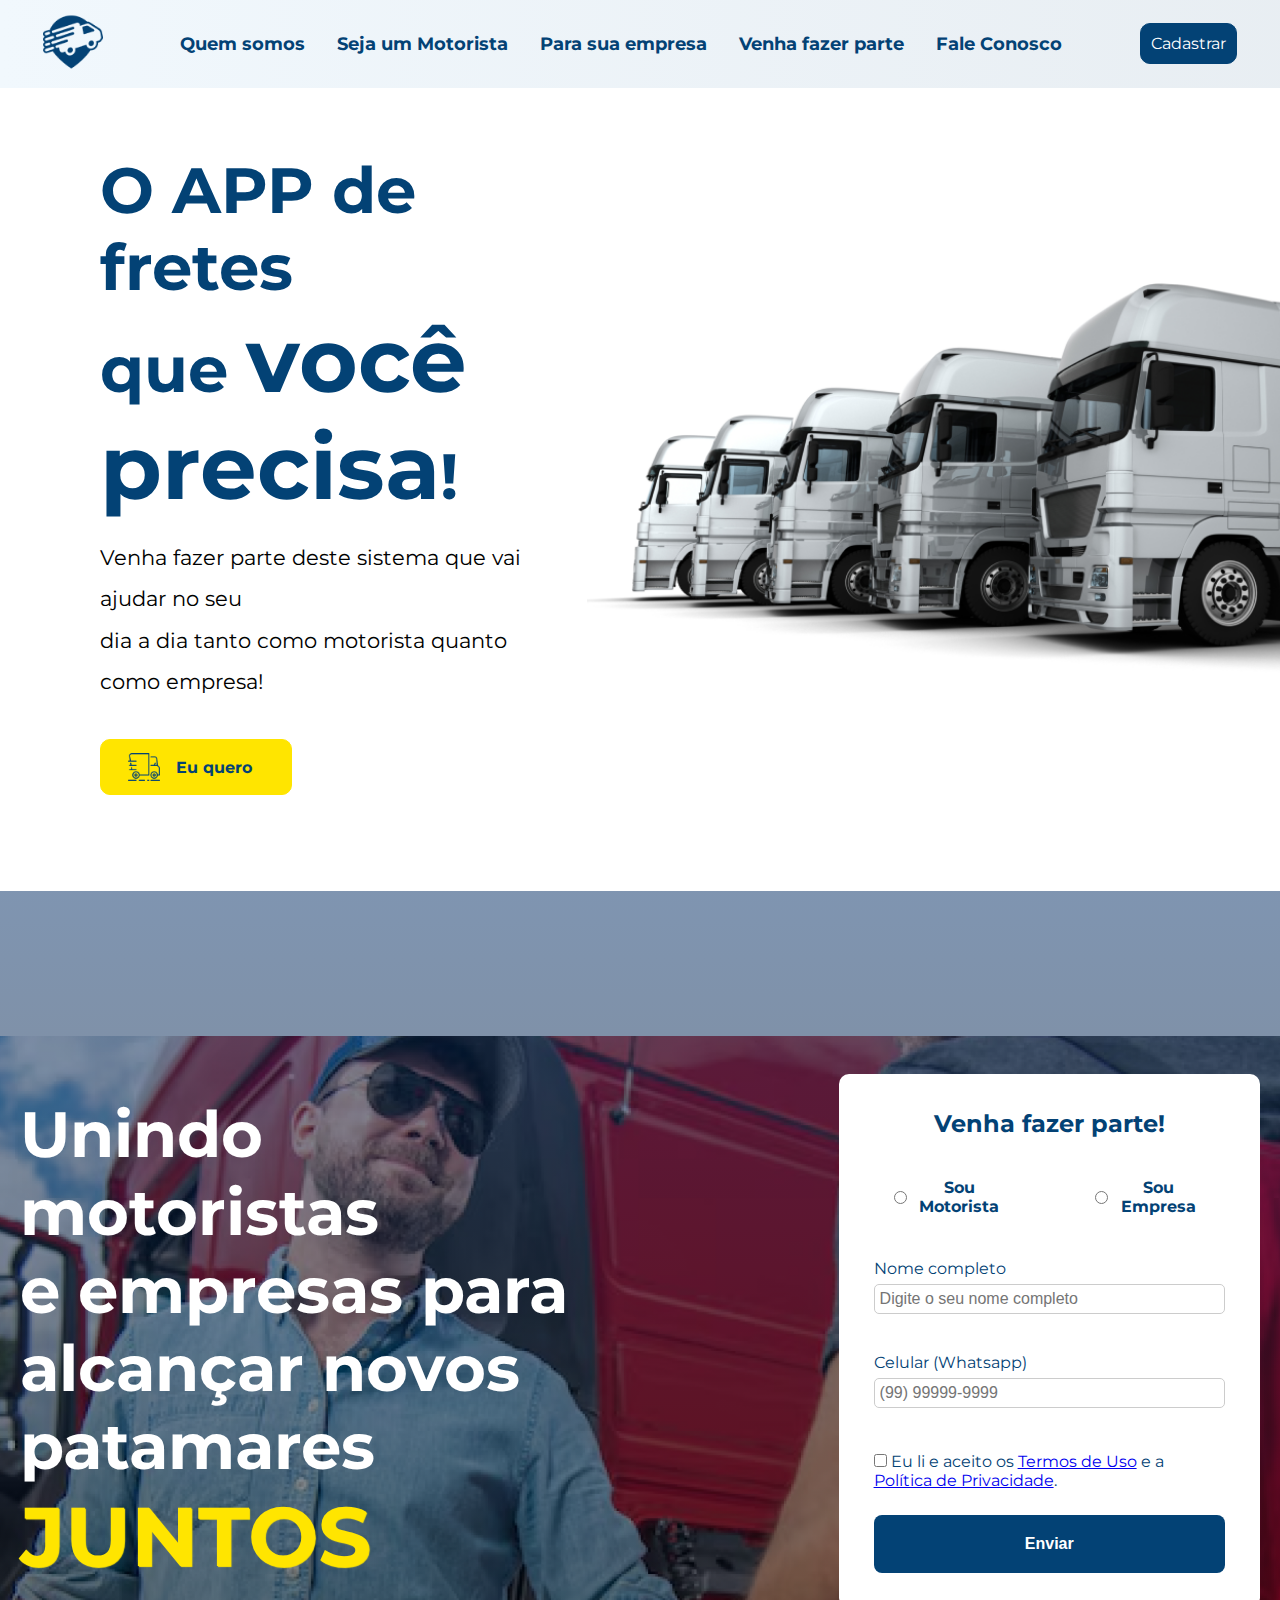
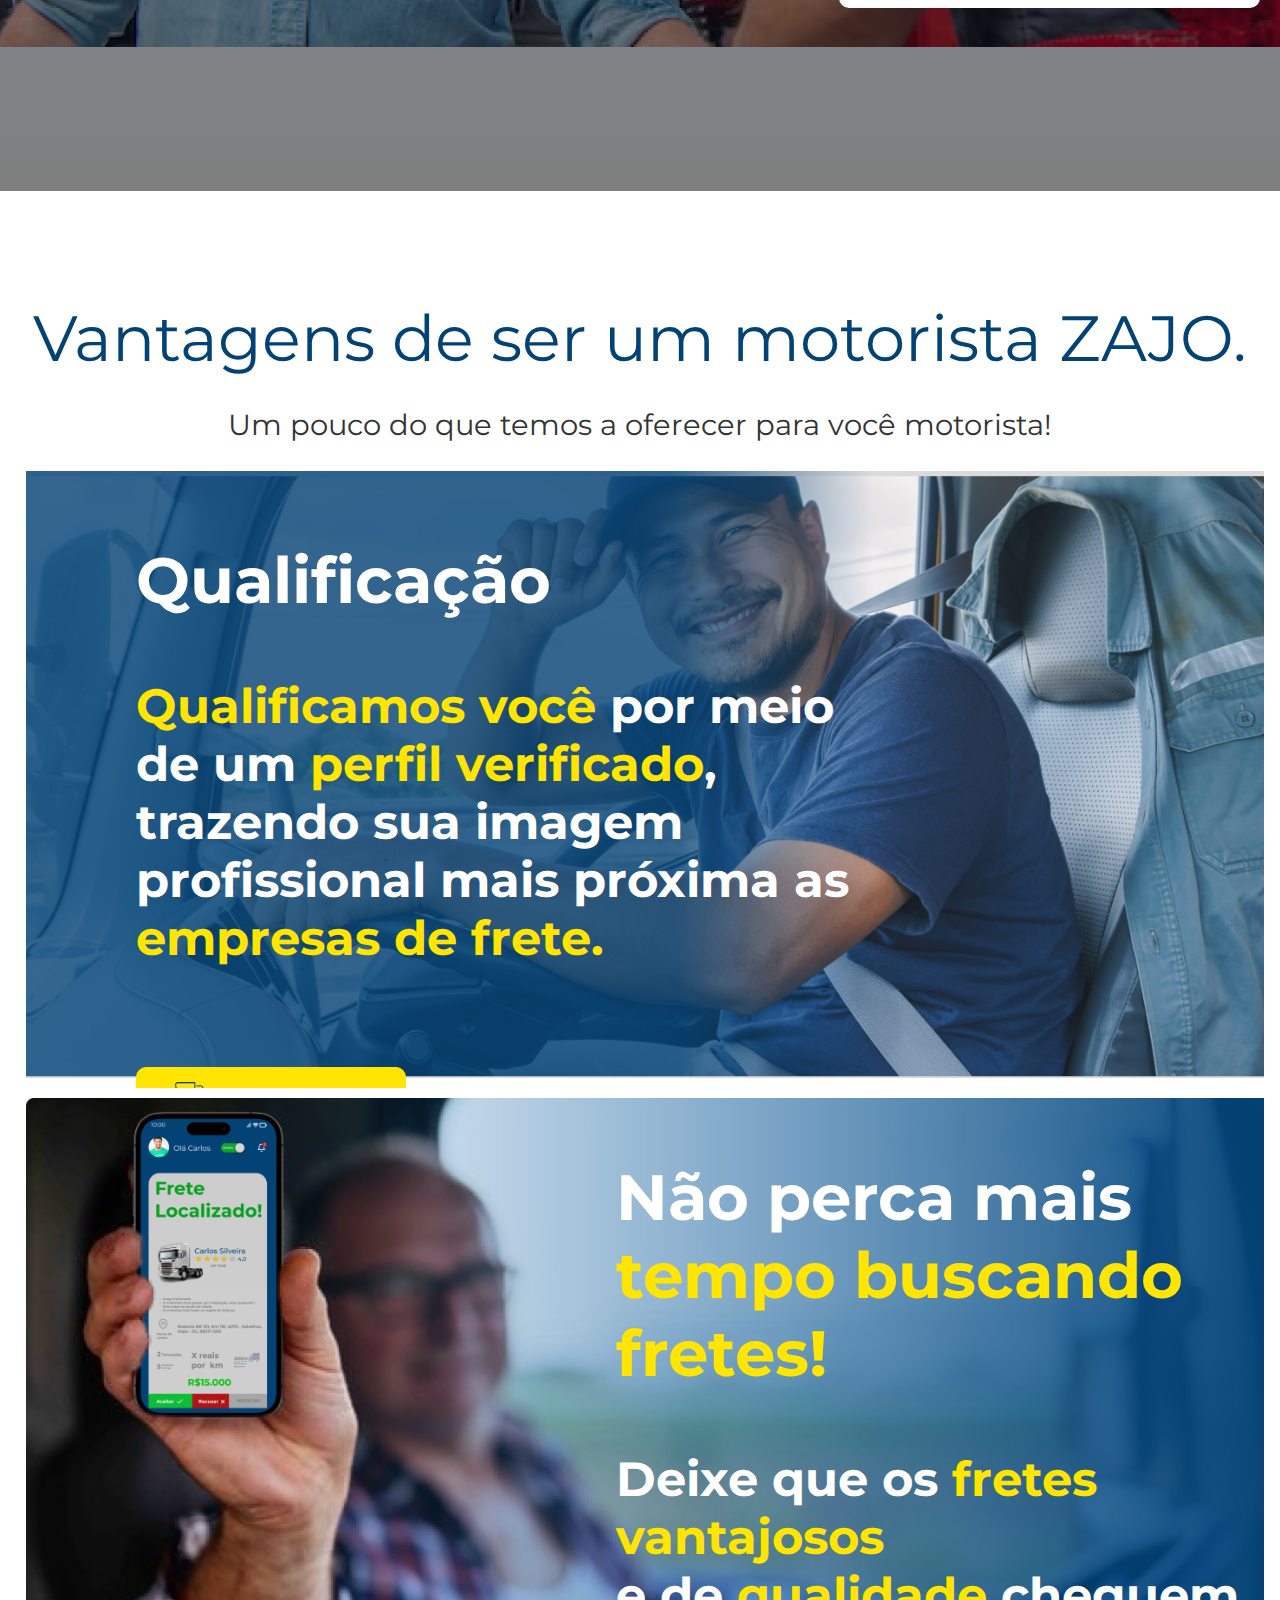
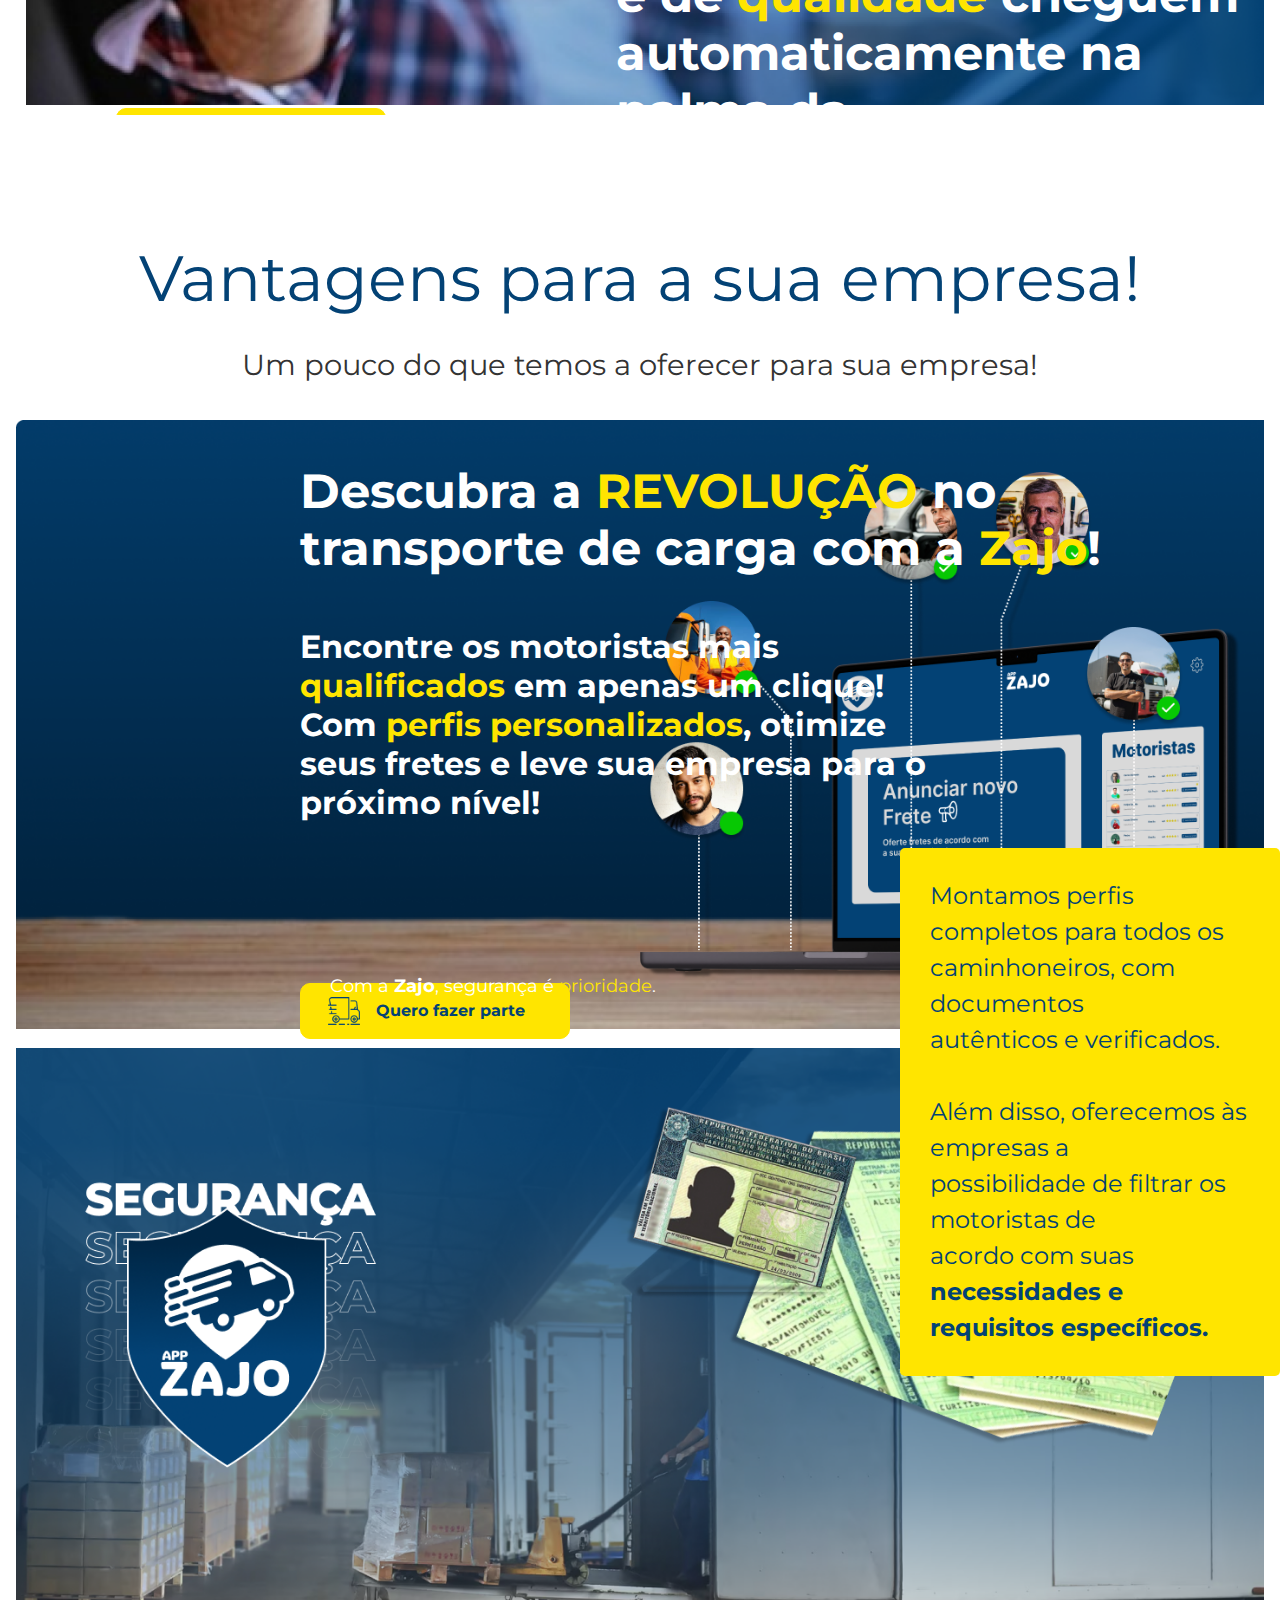
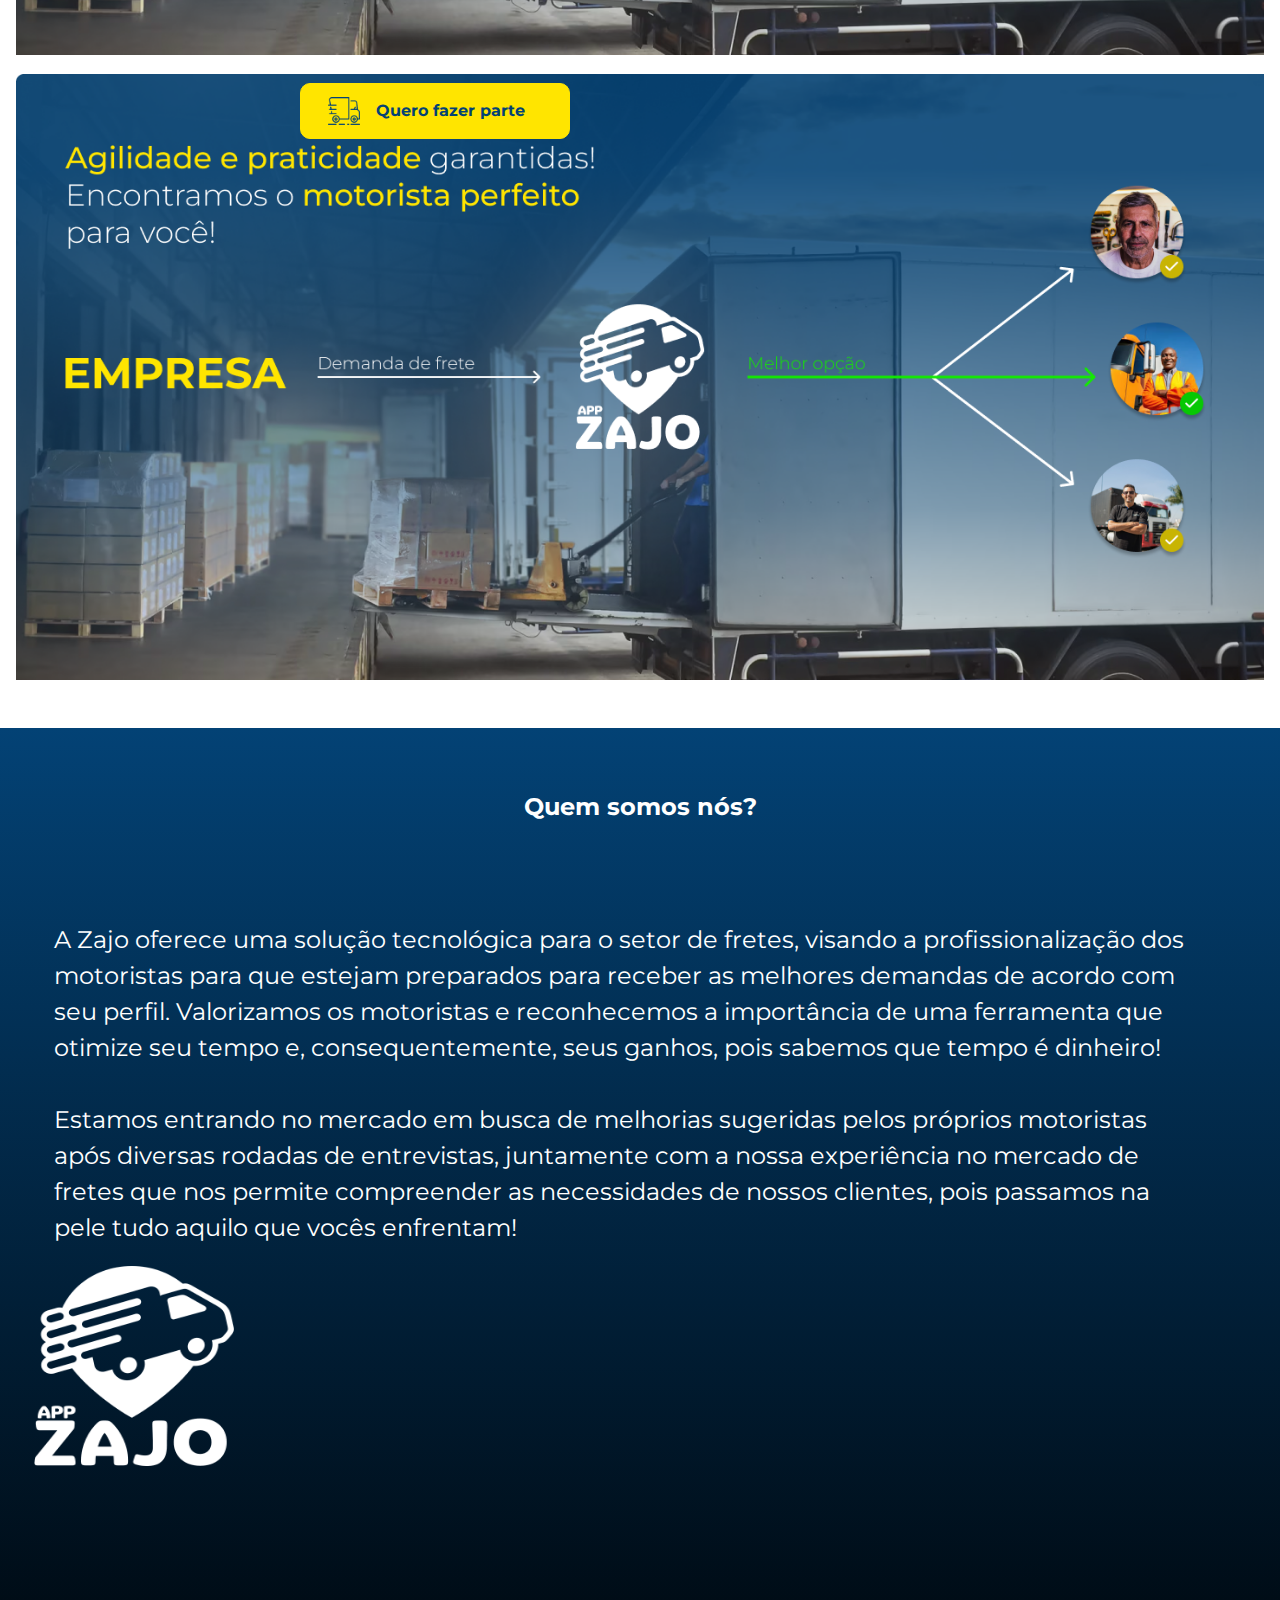
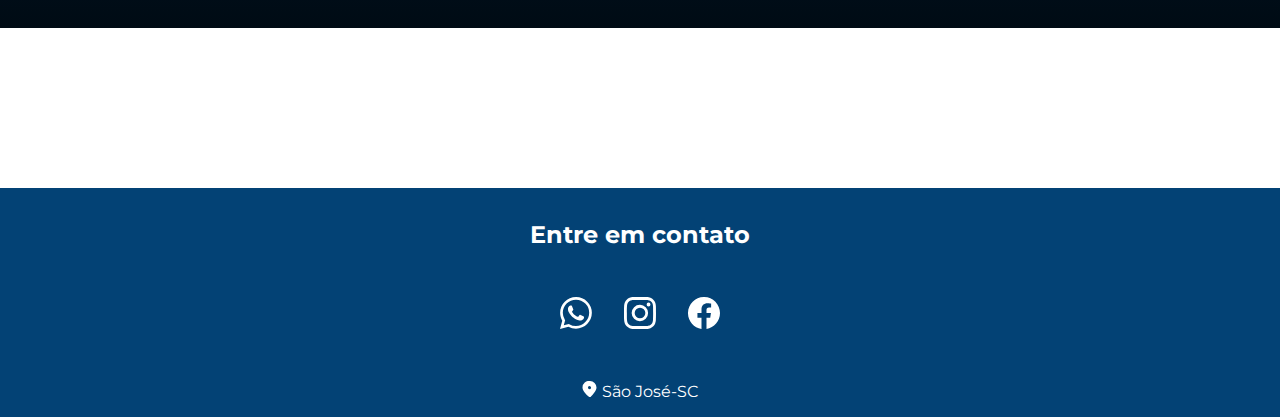
==== commit 3406fe6b: "commit ajustes 10/06/2024" ====
--- a/index.html
+++ b/index.html
@@ -203,12 +203,13 @@
                 <div class="text-overlay">
                     <div id="por-meio-da-tecnologia">
                         <p>
-                            Ei você, motoristas e empresas! Já imaginaram contar com uma ferramenta que trabalha em parceria com você, garantindo o sucesso e a produtividade tanto para empresas que demandam fretes, encontrando o motorista ideal para atender suas necessidades com segurança e excelência, quanto para os motoristas, que recebem as melhores ofertas de fretes adequadas ao seu perfil? <br> <br>
+                            
 
 A Zajo oferece uma solução tecnológica para o setor de fretes, visando a profissionalização dos motoristas para que estejam preparados para receber as melhores demandas de acordo com seu perfil. Valorizamos os motoristas e reconhecemos a importância de uma ferramenta que otimize seu tempo e, consequentemente, seus ganhos, pois sabemos que tempo é dinheiro! <br> <br>
 
 Estamos entrando no mercado em busca de melhorias sugeridas pelos próprios motoristas após diversas rodadas de entrevistas, juntamente com a nossa experiência no mercado de fretes que nos permite compreender as necessidades de nossos clientes, pois passamos na pele tudo aquilo que vocês enfrentam!
                         </p>
+                        <img id="logo-zajo-quem-somos" src="imgs/Zajo Logo invertida.png" alt="">
                     </div>
                 </div>
             </div>
--- a/styles.css
+++ b/styles.css
@@ -625,7 +625,12 @@
 
 #quem-somos{
     text-align: center;
-    height: 800px;   
+    height: 900px;
+}
+
+#logo-zajo-quem-somos{
+    height: 200px;
+    width: 200px;
 }
 
 
@@ -740,6 +745,10 @@
         overflow-x: hidden;
     }
 
+    body{
+        
+    }
+
     header {
         display: flex;
         justify-content: space-around;
@@ -768,10 +777,11 @@
     
     
     nav{
-        display: flex; /*deixar os itens flexiveis um ao lado do outro*/
-        gap: 2rem;
-        justify-content: center;
-        align-items:center;
+        flex-direction: column;
+        /* display: flex; /*deixar os itens flexiveis um ao lado do outro*/
+        gap: 1rem;
+        /*justify-content: center;
+        align-items:center;*/
         flex-wrap: wrap;
     }
     
@@ -779,14 +789,14 @@
         text-decoration: none;
         color: var(--blue);
         font-weight: bold;
-        font-size: 1.1rem;
+        font-size: 1rem;
     }
     
     .nav-links:hover{
         color: var(--blue2);
         transition: .4s;
         text-decoration:underline;
-        text-underline-offset: .5rem;
+        text-underline-offset: .3rem;
         
     }
     
@@ -918,7 +928,7 @@
     
     
     #venha-fazer-parte {
-        background-image: linear-gradient(rgba(0, 43, 99, 0.5), rgba(0, 0, 0, 0.5)), url('imgs/bg-venhaFazerParte.png');
+        background-image: url('imgs/bg-venhaFazerParte.png');
         background-size: contain;
         background-position: center;
         background-repeat: no-repeat;
@@ -1008,7 +1018,8 @@
         height: 500px;
         padding: 25px;
         border-radius: 10px;
-        background-color: rgb(255, 255, 255);
+        background-color: rgb(247, 246, 246);
+        border: 1px solid #034275;
     }
     
     .form-container {
@@ -1360,7 +1371,7 @@
     
     #quem-somos{
         text-align: center;
-        height: 400px;
+        height: 450px;
     }
     
     
@@ -1472,4 +1483,9 @@
         background-color: var(--blue2);
         color: white;
     }
-}
+
+    #logo-zajo-quem-somos{
+        height: 100px;
+        width: 100px;
+    }
+}
